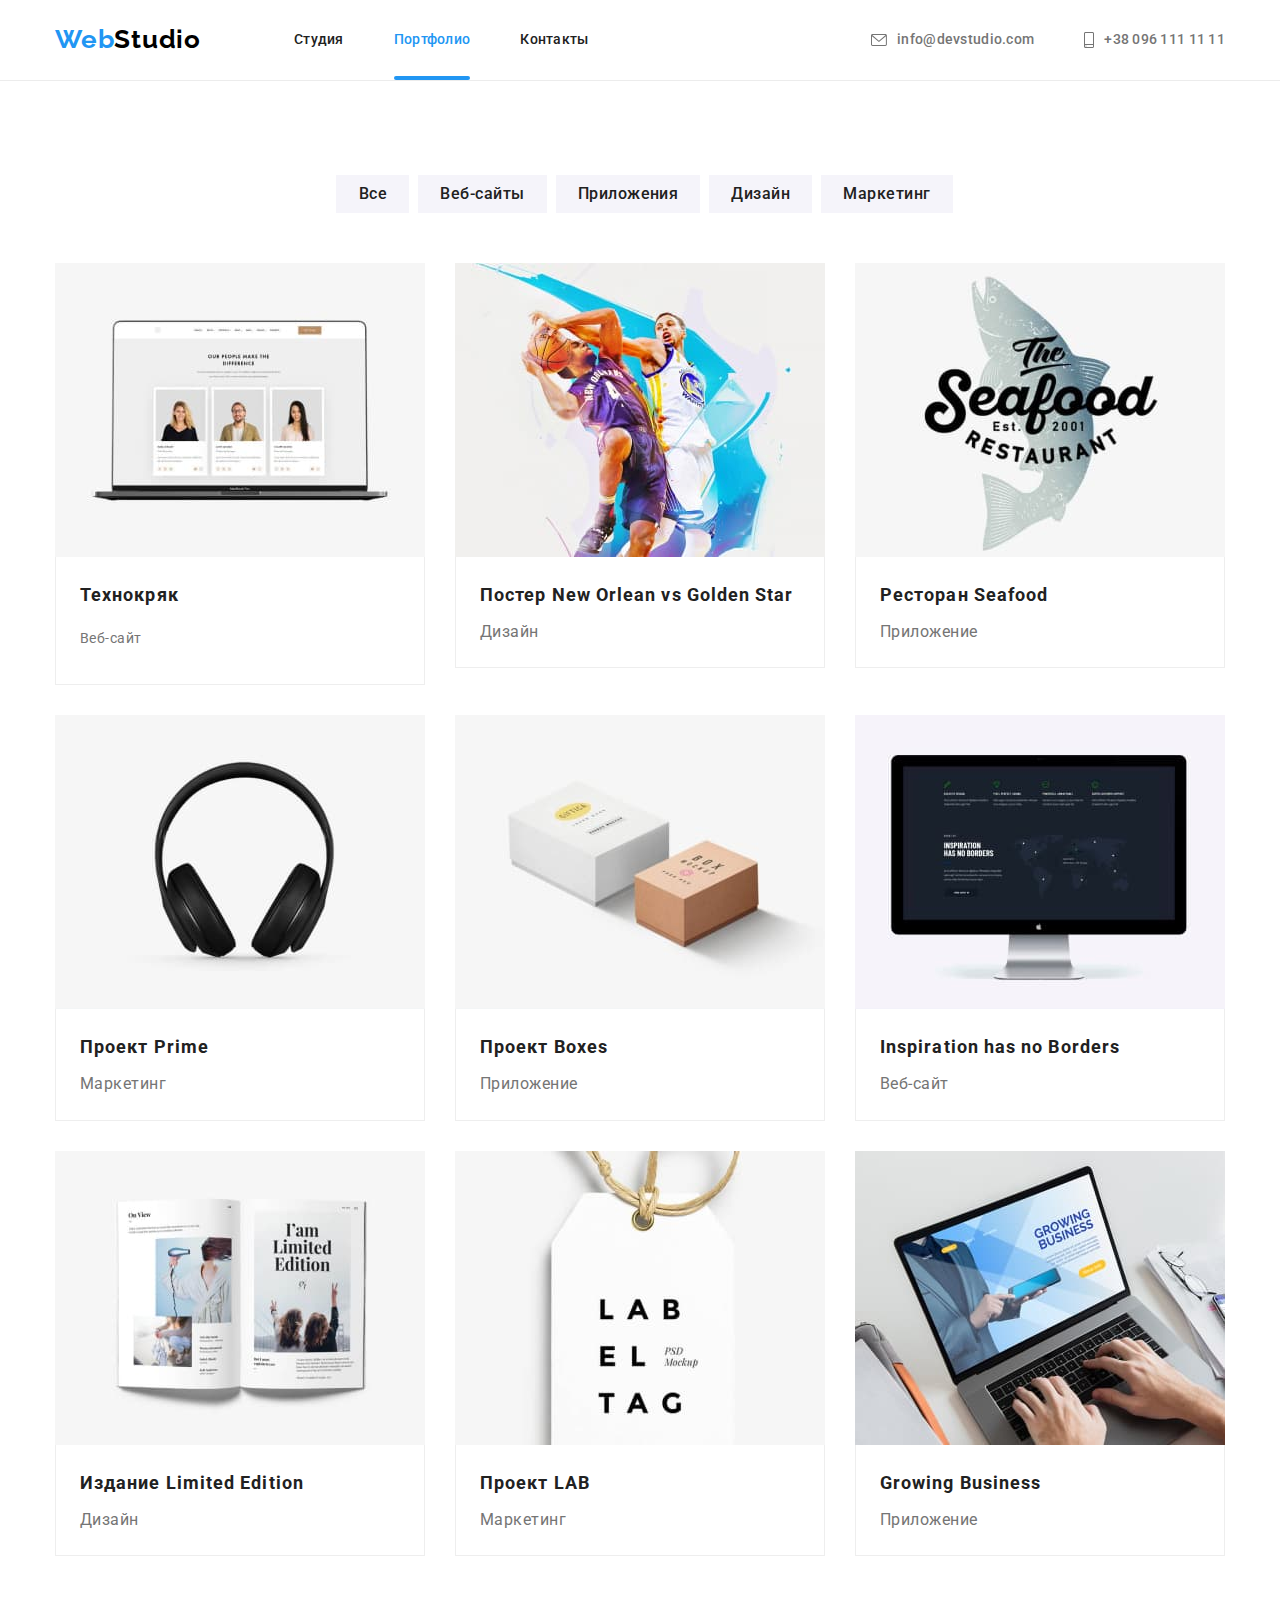
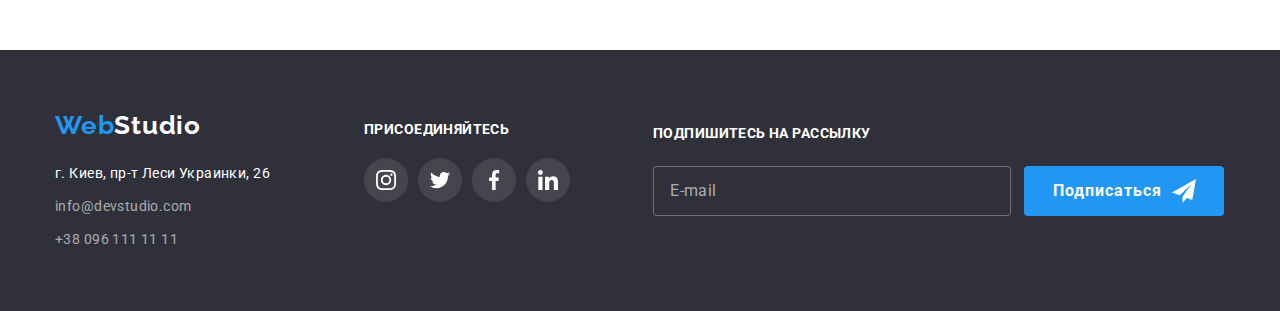
==== portfolio.html @ 08000068 "додає дз№8" ====
<!DOCTYPE html>
<html lang="ru">
  <head>
    <title>Портфолио</title>
      <meta http-equiv="X-UA-Compatible" content="IE=Edge">
      <meta charset="utf-8">
      <link rel="preconnect" href="https://fonts.gstatic.com">
    <link href="https://fonts.googleapis.com/css2?family=Raleway:wght@700&family=Roboto:wght@400;500;700;900&display=swap" rel="stylesheet">
    <link rel="stylesheet" href="https://cdnjs.cloudflare.com/ajax/libs/modern-normalize/1.0.0/modern-normalize.min.css">  
    <link rel= "stylesheet" href="./css/styles.css" />
    <link rel= "stylesheet" href="./css/main.min.css"/>
</head>
  <body>
 <!--Хедер-->  
    <!--<h1>Страница портфолио</h1>-->  
    <header class="header__border--bottom">
        <div class="header-container container"> 
            <nav class="nav">
            <a href="index.html" class=logo>Web<span class="logo__header">Studio</span></a>
                <ul class="nav list">
                    <li class="nav__item"><a href="index.html" class=nav__link>Студия</a></li> 
                    <li class="nav__item nav__item--active"><a href="./portfolio.html" class=nav__link>Портфолио</a></li>
                    <li class="nav__item"><a href="#contacts" class=nav__link>Контакты</a></li> 
                </ul>
            </nav>
            <ul class="auth-nav">
                  <li class="auth-nav__item"><a href="mailto:info@devstudio.com" class=auth-nav__link>
                  <svg class="auth-nav__icon" width="16px" height="12px"> 
                  <use href="./images/sprite.svg#envelope-hover"></use>  
                  </svg> info@devstudio.com</a></li> 

                  <li class="auth-nav__item"><a href="tel:+380961111111" class=auth-nav__link> 
                  <svg class="auth-nav__icon" width="10px" height="16px"> 
                  <use href="./images/sprite.svg#smartphone"></use>  
                  </svg>+38 096 111 11 11</a></li>
              </ul> 
            </div> 
        </header>
        <main>
 <!--Портфолио-->  
        <section class="section">
        <div class="portfolio-container container">
            <!--<h2>Портфолио</h2>--> 
            <ul class="portfolio-button">
                <li class="portfolio-button__item"><button type=button class="button">Все</button></li>
                <li class="portfolio-button__item"><button type=button class="button">Веб-сайты</button></li>
                <li class="portfolio-button__item"><button type=button class="button">Приложения</button></li>
                <li class="portfolio-button__item"><button type=button class="button">Дизайн</button></li>
                <li class="portfolio-button__item"><button type=button class="button">Маркетинг</button></li>
            </ul>
            <ul class="portfolio-list">
                <li class="portfolio-list__item">
                    <div class="portfolio-list__thumb"><img src="./images/img4.jpg" alt="технокряк" width="370"/>
                    <div class="portfolio-list__description">
                        <p class="portfolio-list__description--text">Технокряк это современная площадка распространения коронавируса. 
                           Компании используют эту платформу для цифрового шпионажа и атак 
                           на защищённые сервера конкурентов.</p>
                    </div></div>
                <div class="portfolio-card">
                    <h3 class="portfolio-card__title">Технокряк</h3>
                    <p class="portfolio-list__description-text">Веб-сайт</p>
                </div>
                </li>
                <li class="portfolio-list__item">
                    <div class="portfolio-list__thumb"><img src="./images/img5.jpg" alt="Постер New Orlean vs Golden Star" width="370"/>
                        <div class="portfolio-list__description">
                            <p class="portfolio-list__description--text">Технокряк это современная площадка распространения коронавируса. 
                               Компании используют эту платформу для цифрового шпионажа и атак 
                               на защищённые сервера конкурентов.</p>
                        </div></div>
                <div class="portfolio-card">    
                    <h3 class="portfolio-card__title">Постер New Orlean vs Golden Star</h3>
                    <p class="portfolio-card__text">Дизайн</p> 
                </div> 
                </li>
                <li class="portfolio-list__item">
                    <div class="portfolio-list__thumb"><img src="./images/img6.jpg" alt="Ресторан Seafood" width="370"/>
                        <div class="portfolio-list__description">
                            <p class="portfolio-list__description--text">Технокряк это современная площадка распространения коронавируса. 
                               Компании используют эту платформу для цифрового шпионажа и атак 
                               на защищённые сервера конкурентов.</p>
                        </div></div>
                <div class="portfolio-card"> 
                    <h3 class="portfolio-card__title">Ресторан Seafood</h3>
                    <p class="portfolio-card__text">Приложение</p> 
                </div>  
                </li> 
                <li class="portfolio-list__item">
                    <div class="portfolio-list__thumb"><img src="./images/img7.jpg" alt="Проект Prime" width="370"/>
                        <div class="portfolio-list__description">
                            <p class="portfolio-list__description--text">Технокряк это современная площадка распространения коронавируса. 
                               Компании используют эту платформу для цифрового шпионажа и атак 
                               на защищённые сервера конкурентов.</p>
                        </div></div>
                <div class="portfolio-card"> 
                    <h3 class="portfolio-card__title">Проект Prime</h3>
                    <p class="portfolio-card__text">Маркетинг</p>
                </div> 
                </li>
                <li class="portfolio-list__item">
                    <div class="portfolio-list__thumb"><img src="./images/img8.jpg" alt="Проект Boxes" width="370"/>
                        <div class="portfolio-list__description">
                            <p class="portfolio-list__description--text">Технокряк это современная площадка распространения коронавируса. 
                               Компании используют эту платформу для цифрового шпионажа и атак 
                               на защищённые сервера конкурентов.</p>
                        </div></div>
                <div class="portfolio-card"> 
                    <h3 class="portfolio-card__title">Проект Boxes</h3>
                    <p class="portfolio-card__text">Приложение</p>
                </div>    
                </li>
                <li class="portfolio-list__item">
                    <div class="portfolio-list__thumb"><img src="./images/img9.jpg" alt="Inspiration has no Borders" width="370"/>
                        <div class="portfolio-list__description">
                            <p class="portfolio-list__description--text">Технокряк это современная площадка распространения коронавируса. 
                               Компании используют эту платформу для цифрового шпионажа и атак 
                               на защищённые сервера конкурентов.</p>
                        </div></div>
                <div class="portfolio-card">
                    <h3 class="portfolio-card__title">Inspiration has no Borders</h3>
                    <p class="portfolio-card__text">Веб-сайт</p> 
                </div> 
                </li>
                <li class="portfolio-list__item">
                    <div class="portfolio-list__thumb"><img src="./images/img10.jpg" alt="Издание Limited Edition" width="370"/>
                        <div class="portfolio-list__description">
                            <p class="portfolio-list__description--text">Технокряк это современная площадка распространения коронавируса. 
                               Компании используют эту платформу для цифрового шпионажа и атак 
                               на защищённые сервера конкурентов.</p>
                        </div></div>
                <div class="portfolio-card">
                    <h3 class="portfolio-card__title">Издание Limited Edition</h3>
                    <p class="portfolio-card__text">Дизайн</p>
                </div>  
                </li> 
                <li class="portfolio-list__item">
                    <div class="portfolio-list__thumb"><img src="./images/img11.jpg" alt="Проект LAB" width="370"/>
                        <div class="portfolio-list__description">
                            <p class="portfolio-list__description--text">Технокряк это современная площадка распространения коронавируса. 
                               Компании используют эту платформу для цифрового шпионажа и атак 
                               на защищённые сервера конкурентов.</p>
                        </div></div>
                <div class="portfolio-card">
                    <h3 class="portfolio-card__title">Проект LAB</h3>
                    <p class="portfolio-card__text">Маркетинг</p>
                </div>  
                </li> 
                <li class="portfolio-list__item">
                    <div class="portfolio-list__thumb"><img src="./images/img12.jpg" alt="Growing Business" width="370"/>
                        <div class="portfolio-list__description">
                            <p class="portfolio-list__description--text">Технокряк это современная площадка распространения коронавируса. 
                               Компании используют эту платформу для цифрового шпионажа и атак 
                               на защищённые сервера конкурентов.</p>
                        </div></div>
                <div class="portfolio-card">
                    <h3 class="portfolio-card__title">Growing Business</h3>
                    <p class="portfolio-card__text">Приложение</p>  
                </div> 
                </li>    
            </ul> 
        </div>
        </section>
    </main>
 <!--Футер-->   
<footer class="footer-section">
<div class="footer container"> 
        <div class="footer-address-card" id="contacts">
        <a href="index.html" class=logo>Web<span class="logo-footer__span-white">Studio</span></a>
        <address>
            <ul class="address">
                <li><a href="" class=address-list__map>г. Киев, пр-т Леси Украинки, 26</a></li>  
                <li class="address-list"><a href="mailto:info@devstudio.com" class=address-list__link>info@devstudio.com</a></li>   
                <li class="address-list"><a href="tel:+380961111111" class=address-list__link>+38 096 111 11 11</a></li>        
            </ul>
        </address>
    </div>
    <div class="footer-social">
        <h3 class="footer__title">ПРИСОЕДИНЯЙТЕСЬ</h3>
        <ul class="footer-social__card">
                <li class="footer-social__card-icon"><a href="" class="footer-social__card-link"><svg width="20px" height="20px"> 
                <use href="./images/sprite.svg#instagram2"></use></svg></a></li>
                    
                <li class="footer-social__card-icon"><a href="" class="footer-social__card-link"><svg width="20px" height="20px"> 
                <use href="./images/sprite.svg#twitter1"></use></svg></a></li>
                   
                <li class="footer-social__card-icon"><a href="" class="footer-social__card-link"><svg width="20px" height="20px"> 
                <use href="./images/sprite.svg#facebook1"></use></svg></a></li>
               
                <li class="footer-social__card-icon"><a href="" class="footer-social__card-link"><svg width="20px" height="20px"> 
                <use href="./images/sprite.svg#linkedin1"></use></svg></a></li>  
        </ul>
    </div>
    <!--Подписка на рассылку-->
    <div class="footer-subscribe">
        <form>
        <label class="footer__title" for="subscribe">ПОДПИШИТЕСЬ НА РАССЫЛКУ
        <input class="footer-subscribe__input" type="subscribe" name="subscribe" id="subscribe" placeholder="E-mail"></label> 
               
        <button class="footer-subscribe__button" type="submit">Подписаться
            <svg class="footer-subscribe__icon--send" width="24px" height="24px">
            <use href="./images/sprite1.svg#icon-icon-send"></use></svg>
        </button>  
    </form>
    </div>
</div>
</footer> 
</body>
</html>
---- css/main.min.css ----
:root{--primery-text-color: #757575;--title-text-color: #212121;--hero-title-text-color: #FFFFFF;--accent-color: #2196F3;--primery-background-color: #FFFFFF;--secondary-background-color: #2F303A;--icon-color: #AFB1B8}.portfolio-list__description{position:absolute;top:0;width:100%;height:100%;background-color:rgba(33,150,243,0.9);transform:translateY(100%);transition:transform 250ms cubic-bezier(0.4, 0, 0.2, 1)}.portfolio-list__description--text{color:var(--primery-background-color);font-weight:400;font-size:18px;line-height:28px;letter-spacing:0.03em;padding:63px 24px;margin:0}.modal__button-form,.form-card__policy,.form-card__icon--check,.footer-social__card-link,.auth-nav__link,.feature-card__icon,.team-card__social,.team-card__social-link,.client-card__link,.portfolio-button{display:flex;justify-content:center;align-items:center}.container{margin-left:auto;margin-right:auto;width:1200px;padding-left:15px;padding-right:15px}@media screen and (max-width: 480px){.container{width:480px}}a{text-decoration:none}ul{list-style:none;margin:0;padding:0}img{display:block;max-width:100%}body{background-color:var(--primery-background-color);color:var(--primery-text-color);font-family:'Roboto', sans-serif;font-weight:400;font-size:14px;line-height:1.7;letter-spacing:0.03em;font-display:swap}.section{padding-top:94px;padding-bottom:94px}.modal-button{font-size:16px;font-weight:700;line-height:1.9;letter-spacing:.06em;font-family:'Roboto', sans-serif;color:#FFFFFF;background-color:var(--accent-color);cursor:pointer;border-radius:4px;padding:10px 32px;min-width:200px;margin-top:30px;border-color:var(--accent-color)}.backdrop{position:fixed;z-index:2;top:0;left:0;width:100%;height:100%;background-color:rgba(0,0,0,0.2);opacity:1;transition:opacity 250ms cubic-bezier(0.4, 0, 0.2, 1);visibility:visible;overflow-y:scroll}.backdrop.is-hidden{opacity:0;pointer-events:none}.backdrop.is-hidden .modal{transform:translate(-50%, -50%) scale(0.9)}.modal{position:absolute;top:50%;left:50%;transform:translate(-50%, -50%) scale(1);width:528px;height:581px;background-color:var(--primery-background-color)}@media screen and (min-width: 480px){.modal{width:450px}}@media screen and (min-width: 1200px){.modal{width:528px}}.modal__button-form{position:fixed;width:30px;height:30px;border-radius:50%;border:1px solid rgba(0,0,0,0.1);top:8px;right:8px;background-color:var(--primery-background-color);cursor:pointer;transition:fill 250ms cubic-bezier(0.4, 0, 0.2, 1)}.modal__button-form--close:hover{fill:var(--accent-color)}.form-card{width:100%;padding:40px;margin-left:auto;margin-right:auto}.form-card__title{font-size:20px;font-weight:700;line-height:1.15;letter-spacing:.03em;color:var(--title-text-color);margin-bottom:12px;margin-top:0}.form-card__label{position:relative;display:flex;flex-direction:column;text-align:left;margin-bottom:10px;padding:0;color:#757575;font-size:12px;font-weight:400;line-height:1.17;letter-spacing:.01em;margin-bottom:10px;margin-top:0;margin-left:0}.form-card__policy{margin-top:20px;font-size:14px;font-weight:400;line-height:1.7;letter-spacing:.03em;color:var(--primery-text-color);cursor:pointer}.form-card__link{color:var(--accent-color);text-decoration:underline}.form-card__button-submit{width:200px;height:50px;border-radius:4px;border:none;color:var(--primery-background-color);background-color:var(--accent-color);padding-top:10px;padding-bottom:10px;margin-top:30px;cursor:pointer;box-shadow:0px 2px 1px rgba(0,0,0,0.2),0px 1px 1px rgba(0,0,0,0.14),0px 1px 3px rgba(0,0,0,0.12)}.form-card .form-card__input{width:100%;height:40px;border-radius:4px;padding-left:42px;padding-top:0;padding-bottom:0;margin-top:4px;border:1px solid rgba(33,33,33,0.2);transition:border 250ms cubic-bezier(0.4, 0, 0.2, 1);outline:none;cursor:pointer}.form-card .form-card__input:hover,.form-card .form-card__input:focus{border-color:var(--accent-color)}.form-card .form-card__input:hover+.form-card__icon,.form-card .form-card__input:focus+.form-card__icon{fill:var(--accent-color)}.form-card__icon{position:absolute;top:28px;left:0;padding-left:12px;transition:fill 250ms cubic-bezier(0.4, 0, 0.2, 1)}.form-card__icon:hover,.form-card__icon:focus{fill:var(--accent-color)}textarea{resize:none;width:100%;height:120px;border-radius:4px;padding-bottom:12px;padding-top:12px;padding-right:16px;padding-left:16px;margin-top:4px;border:1px solid rgba(33,33,33,0.2);transition:border 250ms cubic-bezier(0.4, 0, 0.2, 1);outline:none}textarea:hover,textarea:focus{border-color:var(--accent-color)}textarea::placeholder{color:rgba(117,117,117,0.5);font-size:14px;font-weight:400;line-height:1.17;letter-spacing:.03em}.form-card__icon--check{width:16px;height:15px;border-radius:4px;border:2px solid #212121;margin-right:7px;transition:background-color 250ms cubic-bezier(0.4, 0, 0.2, 1)}.form-card__checkbox{appearance:none;position:absolute}.form-card__checkbox:checked+.form-card__icon--check{background-color:var(--accent-color);background-origin:border-box;border-color:var(--accent-color);background-image:url("../images/check.svg")}.header__border--bottom{border-bottom:1px solid #ececec}.logo{font-size:26px;font-weight:700;line-height:1.19;letter-spacing:.03em;font-family:'Raleway', sans-serif;color:var(--accent-color);font-style:normal;margin-top:24px;margin-bottom:24px;margin-right:93px}.logo__header{color:#000000}.logo-footer__span-white{color:#FFFFFF}h2{font-size:36px;font-weight:700;line-height:1.17;letter-spacing:.03em;color:var(--title-text-color);margin-top:0;margin-bottom:0}.footer-subscribe{display:flex;margin-left:93px;padding-top:12px}.footer-subscribe__button{display:inline-flex;justify-content:center;align-items:center;width:200px;height:50px;border-radius:4px;font-size:16px;font-weight:700;line-height:1.87;letter-spacing:.06em;color:var(--primery-background-color);padding:0;border:none;background-color:var(--accent-color);cursor:pointer}.footer-subscribe__icon--send{fill:var(--primery-background-color);margin-left:10px}.footer-subscribe__input{border:1px solid rgba(255,255,255,0.3);background-color:var(--secondary-background-color);width:358px;height:50px;border-radius:4px;padding-left:16px;margin-top:20px;margin-right:10px}.footer-subscribe__input::placeholder{font-size:16px;font-weight:400;line-height:1.25;letter-spacing:.03em;color:rgba(255,255,255,0.6)}.footer-social{padding-top:12px;margin-left:70px}.footer-social__card{display:flex;margin-right:-10px;padding:0}.footer-social__card-icon{width:44px;height:44px}.footer-social__card-icon:not(:last-child){margin-right:10px}.footer-social__card-link{width:100%;height:100%;fill:var(--primery-background-color);background-color:rgba(255,255,255,0.1);border:none;border-radius:50%;transition:background-color 250ms cubic-bezier(0.4, 0, 0.2, 1)}.footer-social__card-link:hover,.footer-social__card-link:focus{background-color:var(--accent-color)}.nav{display:flex}.nav__item:not(:last-child){margin-right:50px}.nav__link{font-size:14px;font-weight:500;line-height:1.14;letter-spacing:.02em;color:var(--title-text-color);display:block;padding-top:32px;padding-bottom:32px;padding-left:0;transition:color 250ms cubic-bezier(0.4, 0, 0.2, 1)}.nav__link:hover,.nav__link:focus{color:var(--accent-color)}.nav__item{position:relative}.nav__item--active::after{position:absolute;content:"";display:block;height:4px;width:100%;border-radius:2px;background-color:var(--accent-color);bottom:0}.nav__item--active .nav__link{color:var(--accent-color)}.auth-nav{display:flex;margin-left:auto}.auth-nav__item+.auth-nav__item{margin-left:50px}.auth-nav__link{font-size:14px;font-weight:500;line-height:1.14;letter-spacing:.02em;color:var(--primery-text-color);padding-top:32px;padding-bottom:32px;fill:var(--primery-text-color);transition:color 250ms cubic-bezier(0.4, 0, 0.2, 1)}.auth-nav__link:hover,.auth-nav__link:focus{fill:var(--accent-color);color:var(--accent-color)}.auth-nav__icon{margin-right:10px}.header-container{display:flex;align-items:center;margin-top:0;margin-bottom:0;border:none}.hero-section{background-image:linear-gradient(rgba(47,48,58,0.4), rgba(47,48,58,0.4)),url("../images/img.bg.jpg");background-color:var(--secondary-background-color);background-repeat:no-repeat;background-position:center;padding-top:200px;padding-bottom:200px;max-width:1600px;margin-right:auto;margin-left:auto}.hero-container{text-align:center;margin-top:0;margin-bottom:0}.hero-container__title{font-size:44px;font-weight:900;line-height:1.36;letter-spacing:.06em;color:var(--hero-title-text-color);margin-top:0;margin-bottom:0;padding-bottom:0;padding-left:237px;padding-right:237px}@media screen and (max-width: 480px){.hero-container{text-align:center;margin-top:0;margin-bottom:0}.hero-container__title{font-size:26px;font-weight:900;line-height:1.61;letter-spacing:.06em;padding-left:60px;padding-right:60px}}.feature-list{display:flex;flex-wrap:wrap;flex-basis:calc(100% / 4 - 30px)}.feature-card{width:270px}.feature-card:not(:last-child){margin-right:30px}.feature-card__icon{height:120px;margin-bottom:30px;background-color:#F5F4FA}.feature-card__title{font-size:14px;font-weight:700;line-height:1.14;letter-spacing:.03em;color:var(--title-text-color);margin-top:0;margin-bottom:0}.feature-card__text{margin-top:10px;margin-bottom:0}.work-section{padding-top:0}.work-container{text-align:center;padding-top:0}.work-list{display:flex;flex-wrap:wrap;margin-right:-30px;margin-top:50px;padding:0}.work-card{flex-basis:calc(100% / 3 - 30px);margin-right:30px}.work-card__thumb{position:relative}.work-card__description{position:absolute;height:70px;width:100%;background-color:rgba(47,48,58,0.8);bottom:0;padding-top:27px;padding-bottom:27px}.work-card__description-title{font-size:14px;font-weight:700;line-height:1.17;letter-spacing:.03em;color:var(--primery-background-color);margin:0;padding:0}.team-section{background-color:#F5F4FA}.team-container{text-align:center}.team-list{display:flex;flex-wrap:wrap;margin-top:50px;margin-right:-30px}.team-thumb{flex-basis:calc(100% / 4 - 30px);margin-right:30px;border-radius:0px 0px 4px 4px;box-shadow:0px 1px 3px rgba(0,0,0,0.12);box-shadow:0px 1px 1px rgba(0,0,0,0.14);box-shadow:0px 2px 1px rgba(0,0,0,0.2);background-color:var(--primery-background-color)}.team-card{padding-top:30px;padding-bottom:30px}.team-card__title{font-size:16px;font-weight:500;line-height:1.19;letter-spacing:.03em;color:var(--title-text-color);margin-top:0;margin-bottom:10px}.team-card__text{font-size:16px;line-height:1.19;letter-spacing:0.03em;margin:0}.team-card__social{margin-top:16px}.team-card__social-icon{width:44px;height:44px}.team-card__social-icon:not(:last-child){margin-right:10px}.team-card__social-link{width:100%;height:100%;border-radius:50%;fill:var(--icon-color);transition:background-color 250ms cubic-bezier(0.4, 0, 0.2, 1),fill 250ms cubic-bezier(0.4, 0, 0.2, 1)}.team-card__social-link:hover,.team-card__social-link:focus{fill:var(--primery-background-color);background-color:var(--accent-color)}.client{text-align:center}.client-list{display:flex;margin-top:50px}.client-card{width:170px;height:92px}.client-card:not(:last-child){margin-right:30px}.client-card__link{width:100%;height:100%;border-radius:4px;fill:var(--icon-color);border:1px solid #afb1b8;transition:border 250ms cubic-bezier(0.4, 0, 0.2, 1),fill 250ms cubic-bezier(0.4, 0, 0.2, 1)}.client-card__link:hover,.client-card__link:focus{fill:var(--accent-color);border:1px solid var(--accent-color)}.portfolio-card{padding-left:24px;padding-top:20px;padding-bottom:20px;border:1px solid #EEEEEE;border-top:none}.portfolio-card__title{font-size:18px;font-weight:700;line-height:2;letter-spacing:.06em;color:var(--title-text-color);margin-top:0;margin-bottom:4px}.portfolio-card__text{font-size:16px;line-height:1.9;letter-spacing:0.03em;margin:0}.portfolio-button{margin-right:-9px;margin-bottom:50px}.portfolio-button__item{border-radius:4px}.portfolio-button__item:not(:last-child){margin-right:9px}.portfolio-button__item:hover,.portfolio-button__item:focus{box-shadow:0px 1px 1px rgba(0,0,0,0.12),0px 4px 4px rgba(0,0,0,0.06),1px 4px 6px rgba(0,0,0,0.16);cursor:pointer}.button{font-size:16px;font-weight:500;line-height:1.6;letter-spacing:.03em;color:var(--title-text-color);cursor:pointer;font-family:'Roboto', sans-serif;background-color:#f5f4fa;border-style:none;padding:6px 22px;min-width:73px;transition:background-color 250ms cubic-bezier(0.4, 0, 0.2, 1),color 250ms cubic-bezier(0.4, 0, 0.2, 1),box-shadow 250ms cubic-bezier(0.4, 0, 0.2, 1)}.button:hover,.button:focus{color:var(--primery-background-color);background-color:var(--accent-color);box-shadow:0px 3px 1px rgba(0,0,0,0.1),0px 1px 2px rgba(0,0,0,0.08),0px 2px 2px rgba(0,0,0,0.12)}.portfolio-list{display:flex;flex-wrap:wrap;margin-right:-30px;margin-bottom:-30px}.portfolio-list__item{flex-basis:calc(100% / 3 - 30px);margin-right:30px;margin-bottom:30px;transition:transform 250ms cubic-bezier(0.4, 0, 0.2, 1),box-shadow 250ms cubic-bezier(0.4, 0, 0.2, 1)}.portfolio-list__item:hover,.portfolio-list__item:focus{box-shadow:0px 1px 1px rgba(0,0,0,0.12),0px 4px 4px rgba(0,0,0,0.06),1px 4px 6px rgba(0,0,0,0.16);cursor:pointer}.portfolio-list__item:hover .portfolio-list__description{transform:translateY(0)}.portfolio-list__thumb{position:relative;overflow:hidden}.footer-section{padding-top:60px;padding-bottom:60px;background-color:var(--secondary-background-color)}.footer{display:flex}address{font-style:normal;margin-top:20px}.address-list{margin-top:9px}.address-list__map{font-size:14px;font-weight:400;line-height:1.7;letter-spacing:.03em;color:#FFFFFF;font-family:'Roboto', sans-serif}.address-list__link{color:rgba(255,255,255,0.6)}.footer__title{font-size:14px;font-weight:700;line-height:1.14;letter-spacing:.03em;color:var(--primery-background-color);margin-bottom:20px;padding-left:0;margin-top:0}
/*# sourceMappingURL=main.min.css.map */
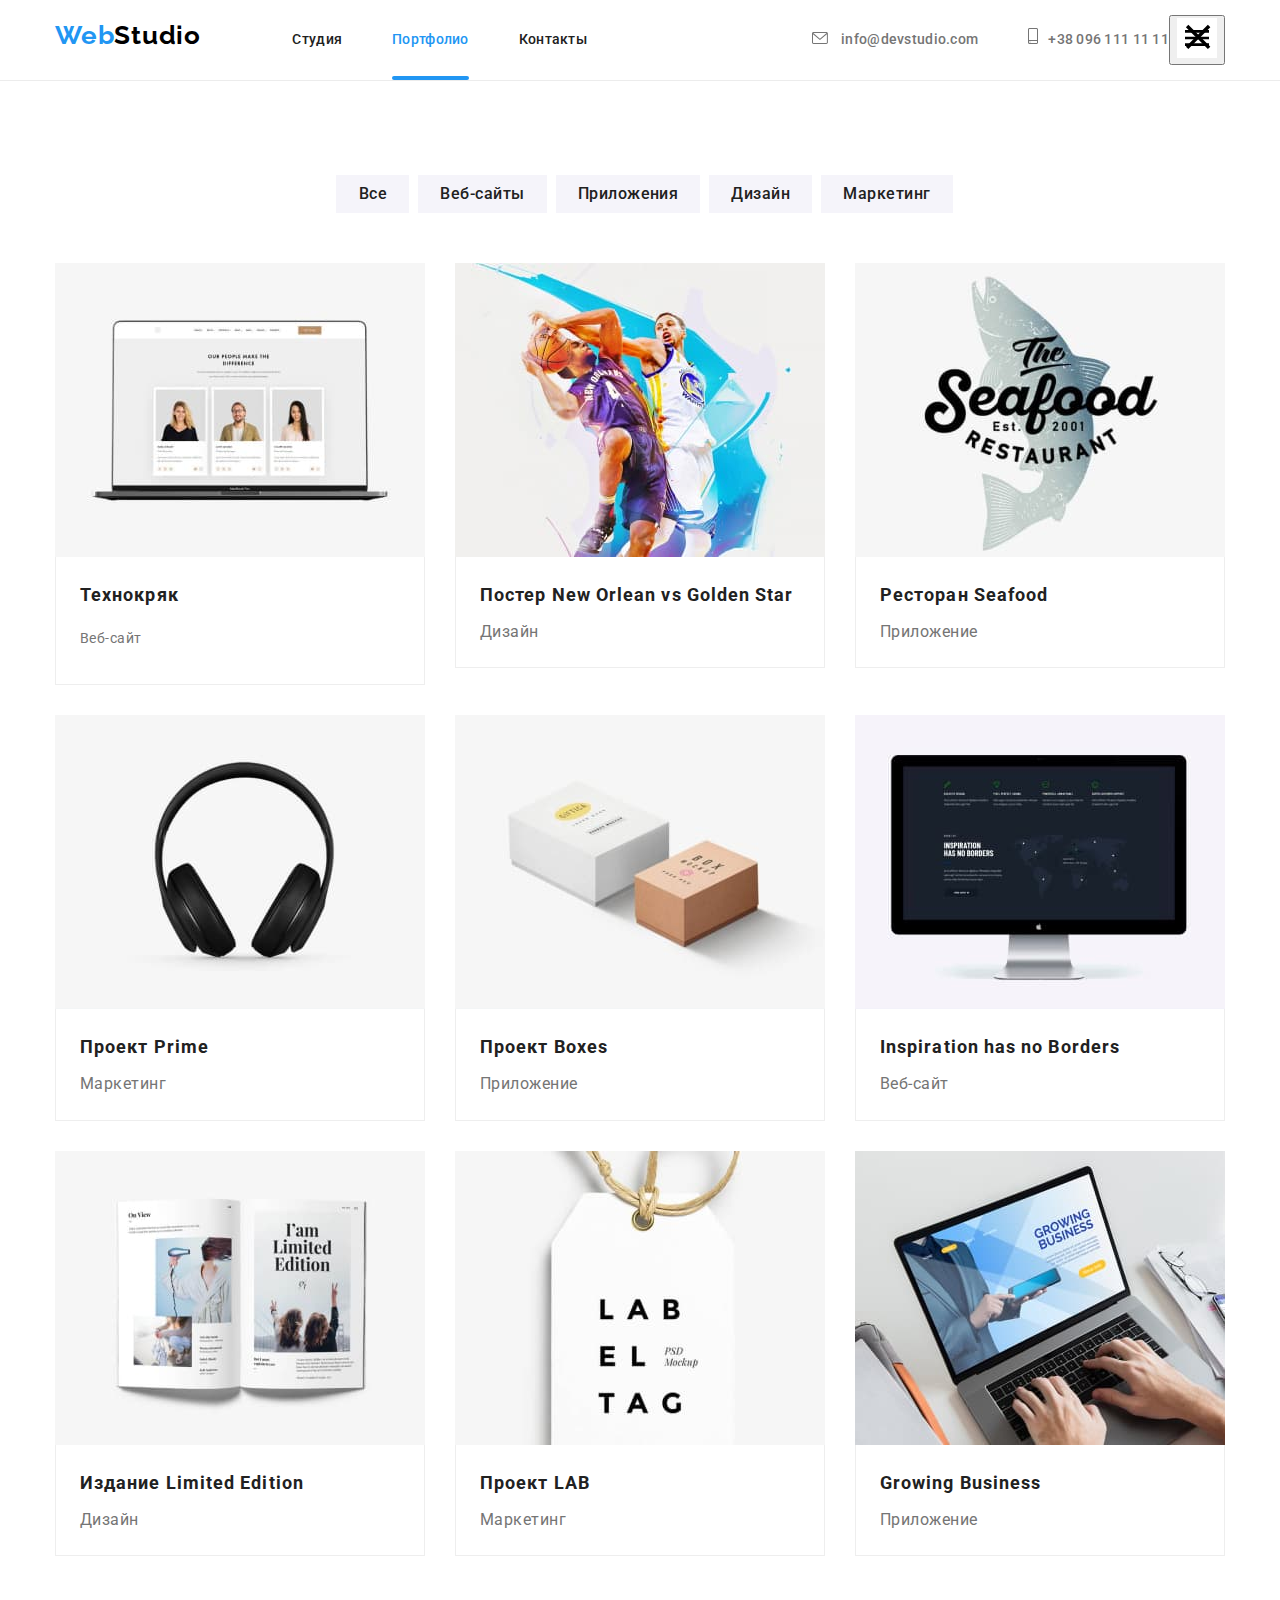
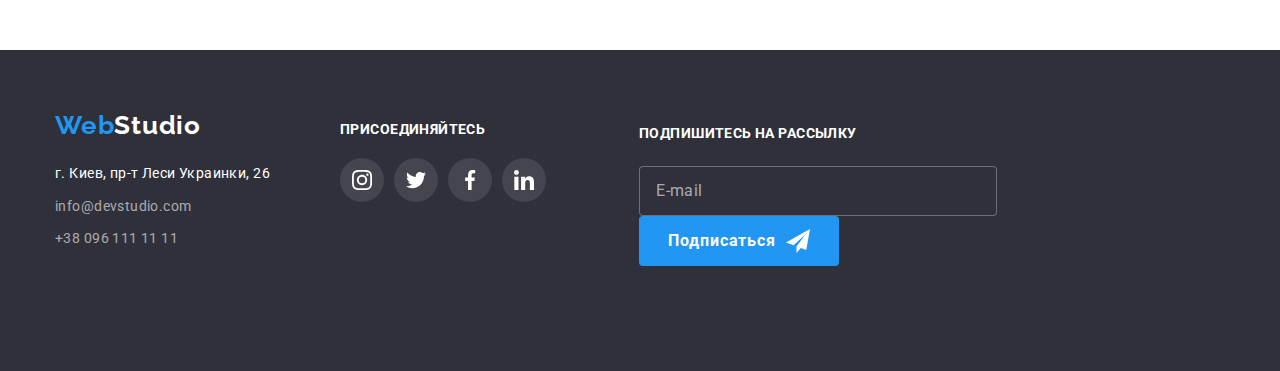
==== commit cc97822a: "додає ДЗ№8" ====
--- a/portfolio.html
+++ b/portfolio.html
@@ -1,12 +1,13 @@
 <!DOCTYPE html>
 <html lang="ru">
   <head>
-    <title>Портфолио</title>
-      <meta http-equiv="X-UA-Compatible" content="IE=Edge">
-      <meta charset="utf-8">
-      <link rel="preconnect" href="https://fonts.gstatic.com">
+    <meta charset="UTF-8">
+    <meta http-equiv="X-UA-Compatible" content="IE=edge">
+    <meta name="viewport" content="width=device-width, initial-scale=1.0"/>
+    <title>WebStudio</title>
+    <link rel="preconnect" href="https://fonts.gstatic.com">
     <link href="https://fonts.googleapis.com/css2?family=Raleway:wght@700&family=Roboto:wght@400;500;700;900&display=swap" rel="stylesheet">
-    <link rel="stylesheet" href="https://cdnjs.cloudflare.com/ajax/libs/modern-normalize/1.0.0/modern-normalize.min.css">  
+    <link rel="stylesheet" href="https://cdnjs.cloudflare.com/ajax/libs/modern-normalize/1.0.0/modern-normalize.min.css">
     <link rel= "stylesheet" href="./css/styles.css" />
     <link rel= "stylesheet" href="./css/main.min.css"/>
 </head>
@@ -34,7 +35,34 @@
                   <use href="./images/sprite.svg#smartphone"></use>  
                   </svg>+38 096 111 11 11</a></li>
               </ul> 
+              <button type=button class="mobile-menu-btn is-open" data-menu-button>
+                <svg class="mobile-menu-btn__icon" width="40px" height="40px"
+                aria-label="Переключатель мобильного меню">
+                    <use class="mobile-menu-btn__icon-burger" href="./images/sprite1.svg#icon-menu_40px"></use> 
+                    <use class="mobile-menu__icon-close" href="./images/sprite1.svg#icon-close-black"></use>   
+                </svg>
             </div> 
+            <!--Мобильное меню--> 
+   <div class="mobile-menu" data-menu>
+    <div class="container mobile-menu__container">
+    <ul class="mobile-menu__nav-list">
+        <li class="mobile-menu__nav-item"><a href="" class=mobile-menu__link>Студия</a></li>
+        <li class="mobile-menu__nav-item"><a href="./portfolio.html" class=mobile-menu__link>Портфолио</a></li>
+        <li class="mobile-menu__nav-item"><a href="#contacts" class=mobile-menu__link>Контакты</a></li>
+    </ul>
+    <ul class="mobile-menu__contact-list">
+        <li class="mobile-menu__contact-item"><a href="tel:+380961111111" class=mobile-menu__link-contact>+38 096 111 11 11</a></li>
+        <li class="mobile-menu__contact-item"><a href="mailto:info@devstudio.com" class=mobile-menu__link-mail>info@devstudio.com</a></li>
+    </ul>
+    <div class="mobile-menu__social">
+        <ul class="mobile-menu__social-list">
+        <li class="mobile-menu__social-item"><a href="" class=mobile-menu__social-link>Instagram</a></li>
+        <li class="mobile-menu__social-item"><a href="" class=mobile-menu__social-link>Twitter</a></li>
+        <li class="mobile-menu__social-item"><a href="" class=mobile-menu__social-link>Facebook</a></li> 
+        <li class="mobile-menu__social-item"><a href="" class=mobile-menu__social-link>LinkedIn</a></li>
+        </ul>
+    </div>
+</div>
         </header>
         <main>
  <!--Портфолио-->  
@@ -50,7 +78,21 @@
             </ul>
             <ul class="portfolio-list">
                 <li class="portfolio-list__item">
-                    <div class="portfolio-list__thumb"><img src="./images/img4.jpg" alt="технокряк" width="370"/>
+                    <div class="portfolio-list__thumb">
+                        <picture> 
+                            <source media="(min-width: 1200px)" 
+                            srcset="./images/portfolio-desktop.jpg 1x, ./images/portfolio-desktop-webp.jpg 1x
+                            ./images/portfolio-desktop@2x.jpg 2x, ./images/portfolio-desktop@2x-webp.jpg 2x">
+        
+                            <source media="(min-width: 768px)"
+                            srcset="./images/portfolio-tablet.jpg 1x, ./images/portfolio-tablet-webp.jpg 1x
+                            ./images/portfolio-tablet@2x.jpg 2x, ./images/portfolio-tablet@2x-webp 1x"> 
+                                   
+                            <source media="(min-width: 480px)"
+                            srcset="./images/portfolio-mobile.jpg 1x, ./images/portfolio-mobile-webp.jpg 1x
+                            ./images/portfolio-mobile@2x.jpg 2x, ./images/portfolio-mobile@2x-webp 1x">
+                            
+                        <img src="./images/img4.jpg" alt="технокряк"/>
                     <div class="portfolio-list__description">
                         <p class="portfolio-list__description--text">Технокряк это современная площадка распространения коронавируса. 
                            Компании используют эту платформу для цифрового шпионажа и атак 
@@ -62,7 +104,21 @@
                 </div>
                 </li>
                 <li class="portfolio-list__item">
-                    <div class="portfolio-list__thumb"><img src="./images/img5.jpg" alt="Постер New Orlean vs Golden Star" width="370"/>
+                    <div class="portfolio-list__thumb">
+                        <picture> 
+                            <source media="(min-width: 1200px)" 
+                            srcset="./images/portfolio-desktop-1.jpg 1x, ./images/portfolio-deskto-1-webp.jpg 1x
+                            ./images/portfolio-desktop-1@2x.jpg 2x, ./images/portfolio-desktop-1@2x-webp.jpg 2x">
+        
+                            <source media="(min-width: 768px)"
+                            srcset="./images/portfolio-tablet-1.jpg 1x, ./images/portfolio-tablet-1-webp.jpg 1x
+                            ./images/portfolio-tablet-1@2x.jpg 2x, ./images/portfolio-tablet-1@2x-webp 1x"> 
+                                   
+                            <source media="(min-width: 480px)"
+                            srcset="./images/portfolio-mobile-1.jpg 1x, ./images/portfolio-mobile-1-webp.jpg 1x
+                            ./images/portfolio-mobile-1@2x.jpg 2x, ./images/portfolio-mobile-1@2x-webp 1x">
+
+                        <img src="./images/img5.jpg" alt="Постер New Orlean vs Golden Star"/>
                         <div class="portfolio-list__description">
                             <p class="portfolio-list__description--text">Технокряк это современная площадка распространения коронавируса. 
                                Компании используют эту платформу для цифрового шпионажа и атак 
@@ -74,7 +130,21 @@
                 </div> 
                 </li>
                 <li class="portfolio-list__item">
-                    <div class="portfolio-list__thumb"><img src="./images/img6.jpg" alt="Ресторан Seafood" width="370"/>
+                    <div class="portfolio-list__thumb">
+                        <picture> 
+                            <source media="(min-width: 1200px)" 
+                            srcset="./images/portfolio-desktop-2.jpg 1x, ./images/portfolio-desktop-2-webp.jpg 1x
+                            ./images/portfolio-desktop-2@2x.jpg 2x, ./images/portfolio-desktop-2@2x-webp.jpg 2x">
+        
+                            <source media="(min-width: 768px)"
+                            srcset="./images/portfolio-tablet-2.jpg 1x, ./images/portfolio-tablet-2-webp.jpg 1x
+                            ./images/portfolio-tablet-2@2x.jpg 2x, ./images/portfolio-tablet-2@2x-webp 1x"> 
+                                   
+                            <source media="(min-width: 480px)"
+                            srcset="./images/portfolio-mobile-2.jpg 1x, ./images/portfolio-mobile-2-webp.jpg 1x
+                            ./images/portfolio-mobile-2@2x.jpg 2x, ./images/portfolio-mobile-2@2x-webp 1x">
+                        <img src="./images/img6.jpg" alt="Ресторан Seafood"/>
+
                         <div class="portfolio-list__description">
                             <p class="portfolio-list__description--text">Технокряк это современная площадка распространения коронавируса. 
                                Компании используют эту платформу для цифрового шпионажа и атак 
@@ -86,7 +156,21 @@
                 </div>  
                 </li> 
                 <li class="portfolio-list__item">
-                    <div class="portfolio-list__thumb"><img src="./images/img7.jpg" alt="Проект Prime" width="370"/>
+                    <div class="portfolio-list__thumb">
+                        <picture> 
+                            <source media="(min-width: 1200px)" 
+                            srcset="./images/portfolio-desktop-3.jpg 1x, ./images/portfolio-desktop-3-webp.jpg 1x
+                            ./images/portfolio-desktop-3@2x.jpg 2x, ./images/portfolio-desktop-3@2x-webp.jpg 2x">
+        
+                            <source media="(min-width: 768px)"
+                            srcset="./images/portfolio-tablet-3.jpg 1x, ./images/portfolio-tablet-3-webp.jpg 1x
+                            ./images/portfolio-tablet-3@2x.jpg 2x, ./images/portfolio-tablet-3@2x-webp 1x"> 
+                                   
+                            <source media="(min-width: 480px)"
+                            srcset="./images/portfolio-mobile-3.jpg 1x, ./images/portfolio-mobile-3-webp.jpg 1x
+                            ./images/portfolio-mobile-3@2x.jpg 2x, ./images/portfolio-mobile-3@2x-webp 1x">
+                        <img src="./images/img7.jpg" alt="Проект Prime"/>
+
                         <div class="portfolio-list__description">
                             <p class="portfolio-list__description--text">Технокряк это современная площадка распространения коронавируса. 
                                Компании используют эту платформу для цифрового шпионажа и атак 
@@ -98,7 +182,21 @@
                 </div> 
                 </li>
                 <li class="portfolio-list__item">
-                    <div class="portfolio-list__thumb"><img src="./images/img8.jpg" alt="Проект Boxes" width="370"/>
+                    <div class="portfolio-list__thumb">
+                        <picture> 
+                            <source media="(min-width: 1200px)" 
+                            srcset="./images/portfolio-desktop-4.jpg 1x, ./images/portfolio-desktop-4-webp.jpg 1x
+                            ./images/portfolio-desktop-4@2x.jpg 2x, ./images/portfolio-desktop-4@2x-webp.jpg 2x">
+        
+                            <source media="(min-width: 768px)"
+                            srcset="./images/portfolio-tablet-4.jpg 1x, ./images/portfolio-tablet-4-webp.jpg 1x
+                            ./images/portfolio-tablet-4@2x.jpg 2x, ./images/portfolio-tablet-4@2x-webp 1x"> 
+                                   
+                            <source media="(min-width: 480px)"
+                            srcset="./images/portfolio-mobile-4.jpg 1x, ./images/portfolio-mobile-4-webp.jpg 1x
+                            ./images/portfolio-mobile-4@2x.jpg 2x, ./images/portfolio-mobile-4@2x-webp 1x">
+                        <img src="./images/img8.jpg" alt="Проект Boxes"/>
+
                         <div class="portfolio-list__description">
                             <p class="portfolio-list__description--text">Технокряк это современная площадка распространения коронавируса. 
                                Компании используют эту платформу для цифрового шпионажа и атак 
@@ -110,7 +208,21 @@
                 </div>    
                 </li>
                 <li class="portfolio-list__item">
-                    <div class="portfolio-list__thumb"><img src="./images/img9.jpg" alt="Inspiration has no Borders" width="370"/>
+                    <div class="portfolio-list__thumb">
+                        <picture> 
+                            <source media="(min-width: 1200px)" 
+                            srcset="./images/portfolio-desktop-5.jpg 1x, ./images/portfolio-desktop-5-webp.jpg 1x
+                            ./images/portfolio-desktop-5@2x.jpg 2x, ./images/portfolio-desktop-5@2x-webp.jpg 2x">
+        
+                            <source media="(min-width: 768px)"
+                            srcset="./images/portfolio-tablet-5.jpg 1x, ./images/portfolio-tablet-5-webp.jpg 1x
+                            ./images/portfolio-tablet-5@2x.jpg 2x, ./images/portfolio-tablet-5@2x-webp 1x"> 
+                                   
+                            <source media="(min-width: 480px)"
+                            srcset="./images/portfolio-mobile-5.jpg 1x, ./images/portfolio-mobile-5-webp.jpg 1x
+                            ./images/portfolio-mobile-5@2x.jpg 2x, ./images/portfolio-mobile-5@2x-webp 1x">
+                        <img src="./images/img9.jpg" alt="Inspiration has no Borders"/>
+
                         <div class="portfolio-list__description">
                             <p class="portfolio-list__description--text">Технокряк это современная площадка распространения коронавируса. 
                                Компании используют эту платформу для цифрового шпионажа и атак 
@@ -122,7 +234,21 @@
                 </div> 
                 </li>
                 <li class="portfolio-list__item">
-                    <div class="portfolio-list__thumb"><img src="./images/img10.jpg" alt="Издание Limited Edition" width="370"/>
+                    <div class="portfolio-list__thumb">
+                        <picture> 
+                            <source media="(min-width: 1200px)" 
+                            srcset="./images/portfolio-desktop-6.jpg 1x, ./images/portfolio-desktop-6-webp.jpg 1x
+                            ./images/portfolio-desktop-6@2x.jpg 2x, ./images/portfolio-desktop-6@2x-webp.jpg 2x">
+        
+                            <source media="(min-width: 768px)"
+                            srcset="./images/portfolio-tablet-6.jpg 1x, ./images/portfolio-tablet-6-webp.jpg 1x
+                            ./images/portfolio-tablet-6@2x.jpg 2x, ./images/portfolio-tablet-6@2x-webp 1x"> 
+                                   
+                            <source media="(min-width: 480px)"
+                            srcset="./images/portfolio-mobile-6.jpg 1x, ./images/portfolio-mobile-6-webp.jpg 1x
+                            ./images/portfolio-mobile-6@2x.jpg 2x, ./images/portfolio-mobile-6@2x-webp 1x">
+                        <img src="./images/img10.jpg" alt="Издание Limited Edition"/>
+
                         <div class="portfolio-list__description">
                             <p class="portfolio-list__description--text">Технокряк это современная площадка распространения коронавируса. 
                                Компании используют эту платформу для цифрового шпионажа и атак 
@@ -134,7 +260,21 @@
                 </div>  
                 </li> 
                 <li class="portfolio-list__item">
-                    <div class="portfolio-list__thumb"><img src="./images/img11.jpg" alt="Проект LAB" width="370"/>
+                    <div class="portfolio-list__thumb">
+                        <picture> 
+                            <source media="(min-width: 1200px)" 
+                            srcset="./images/portfolio-desktop-7.jpg 1x, ./images/portfolio-desktop-7-webp.jpg 1x
+                            ./images/portfolio-desktop-7@2x.jpg 2x, ./images/portfolio-desktop-7@2x-webp.jpg 2x">
+        
+                            <source media="(min-width: 768px)"
+                            srcset="./images/portfolio-tablet-7.jpg 1x, ./images/portfolio-tablet-7-webp.jpg 1x
+                            ./images/portfolio-tablet-7@2x.jpg 2x, ./images/portfolio-tablet-7@2x-webp 1x"> 
+                                   
+                            <source media="(min-width: 480px)"
+                            srcset="./images/portfolio-mobile-7.jpg 1x, ./images/portfolio-mobile-7-webp.jpg 1x
+                            ./images/portfolio-mobile-7@2x.jpg 2x, ./images/portfolio-mobile-7@2x-webp 1x">
+                        <img src="./images/img11.jpg" alt="Проект LAB"/>
+
                         <div class="portfolio-list__description">
                             <p class="portfolio-list__description--text">Технокряк это современная площадка распространения коронавируса. 
                                Компании используют эту платформу для цифрового шпионажа и атак 
@@ -146,7 +286,21 @@
                 </div>  
                 </li> 
                 <li class="portfolio-list__item">
-                    <div class="portfolio-list__thumb"><img src="./images/img12.jpg" alt="Growing Business" width="370"/>
+                    <div class="portfolio-list__thumb">
+                        <picture> 
+                            <source media="(min-width: 1200px)" 
+                            srcset="./images/portfolio-desktop-8.jpg 1x, ./images/portfolio-desktop-8-webp.jpg 1x
+                            ./images/portfolio-desktop-8@2x.jpg 2x, ./images/portfolio-desktop-8@2x-webp.jpg 2x">
+        
+                            <source media="(min-width: 768px)"
+                            srcset="./images/portfolio-tablet-8.jpg 1x, ./images/portfolio-tablet-8-webp.jpg 1x
+                            ./images/portfolio-tablet-8@2x.jpg 2x, ./images/portfolio-tablet-8@2x-webp 1x"> 
+                                   
+                            <source media="(min-width: 480px)"
+                            srcset="./images/portfolio-mobile-8.jpg 1x, ./images/portfolio-mobile-8-webp.jpg 1x
+                            ./images/portfolio-mobile-8@2x.jpg 2x, ./images/portfolio-mobile-8@2x-webp 1x">
+                        <img src="./images/img12.jpg" alt="Growing Business"/>
+                        
                         <div class="portfolio-list__description">
                             <p class="portfolio-list__description--text">Технокряк это современная площадка распространения коронавируса. 
                                Компании используют эту платформу для цифрового шпионажа и атак 
--- a/css/main.min.css
+++ b/css/main.min.css
@@ -1,2 +1,2 @@
-:root{--primery-text-color: #757575;--title-text-color: #212121;--hero-title-text-color: #FFFFFF;--accent-color: #2196F3;--primery-background-color: #FFFFFF;--secondary-background-color: #2F303A;--icon-color: #AFB1B8}.portfolio-list__description{position:absolute;top:0;width:100%;height:100%;background-color:rgba(33,150,243,0.9);transform:translateY(100%);transition:transform 250ms cubic-bezier(0.4, 0, 0.2, 1)}.portfolio-list__description--text{color:var(--primery-background-color);font-weight:400;font-size:18px;line-height:28px;letter-spacing:0.03em;padding:63px 24px;margin:0}.modal__button-form,.form-card__policy,.form-card__icon--check,.footer-social__card-link,.auth-nav__link,.feature-card__icon,.team-card__social,.team-card__social-link,.client-card__link,.portfolio-button{display:flex;justify-content:center;align-items:center}.container{margin-left:auto;margin-right:auto;width:1200px;padding-left:15px;padding-right:15px}@media screen and (max-width: 480px){.container{width:480px}}a{text-decoration:none}ul{list-style:none;margin:0;padding:0}img{display:block;max-width:100%}body{background-color:var(--primery-background-color);color:var(--primery-text-color);font-family:'Roboto', sans-serif;font-weight:400;font-size:14px;line-height:1.7;letter-spacing:0.03em;font-display:swap}.section{padding-top:94px;padding-bottom:94px}.modal-button{font-size:16px;font-weight:700;line-height:1.9;letter-spacing:.06em;font-family:'Roboto', sans-serif;color:#FFFFFF;background-color:var(--accent-color);cursor:pointer;border-radius:4px;padding:10px 32px;min-width:200px;margin-top:30px;border-color:var(--accent-color)}.backdrop{position:fixed;z-index:2;top:0;left:0;width:100%;height:100%;background-color:rgba(0,0,0,0.2);opacity:1;transition:opacity 250ms cubic-bezier(0.4, 0, 0.2, 1);visibility:visible;overflow-y:scroll}.backdrop.is-hidden{opacity:0;pointer-events:none}.backdrop.is-hidden .modal{transform:translate(-50%, -50%) scale(0.9)}.modal{position:absolute;top:50%;left:50%;transform:translate(-50%, -50%) scale(1);width:528px;height:581px;background-color:var(--primery-background-color)}@media screen and (min-width: 480px){.modal{width:450px}}@media screen and (min-width: 1200px){.modal{width:528px}}.modal__button-form{position:fixed;width:30px;height:30px;border-radius:50%;border:1px solid rgba(0,0,0,0.1);top:8px;right:8px;background-color:var(--primery-background-color);cursor:pointer;transition:fill 250ms cubic-bezier(0.4, 0, 0.2, 1)}.modal__button-form--close:hover{fill:var(--accent-color)}.form-card{width:100%;padding:40px;margin-left:auto;margin-right:auto}.form-card__title{font-size:20px;font-weight:700;line-height:1.15;letter-spacing:.03em;color:var(--title-text-color);margin-bottom:12px;margin-top:0}.form-card__label{position:relative;display:flex;flex-direction:column;text-align:left;margin-bottom:10px;padding:0;color:#757575;font-size:12px;font-weight:400;line-height:1.17;letter-spacing:.01em;margin-bottom:10px;margin-top:0;margin-left:0}.form-card__policy{margin-top:20px;font-size:14px;font-weight:400;line-height:1.7;letter-spacing:.03em;color:var(--primery-text-color);cursor:pointer}.form-card__link{color:var(--accent-color);text-decoration:underline}.form-card__button-submit{width:200px;height:50px;border-radius:4px;border:none;color:var(--primery-background-color);background-color:var(--accent-color);padding-top:10px;padding-bottom:10px;margin-top:30px;cursor:pointer;box-shadow:0px 2px 1px rgba(0,0,0,0.2),0px 1px 1px rgba(0,0,0,0.14),0px 1px 3px rgba(0,0,0,0.12)}.form-card .form-card__input{width:100%;height:40px;border-radius:4px;padding-left:42px;padding-top:0;padding-bottom:0;margin-top:4px;border:1px solid rgba(33,33,33,0.2);transition:border 250ms cubic-bezier(0.4, 0, 0.2, 1);outline:none;cursor:pointer}.form-card .form-card__input:hover,.form-card .form-card__input:focus{border-color:var(--accent-color)}.form-card .form-card__input:hover+.form-card__icon,.form-card .form-card__input:focus+.form-card__icon{fill:var(--accent-color)}.form-card__icon{position:absolute;top:28px;left:0;padding-left:12px;transition:fill 250ms cubic-bezier(0.4, 0, 0.2, 1)}.form-card__icon:hover,.form-card__icon:focus{fill:var(--accent-color)}textarea{resize:none;width:100%;height:120px;border-radius:4px;padding-bottom:12px;padding-top:12px;padding-right:16px;padding-left:16px;margin-top:4px;border:1px solid rgba(33,33,33,0.2);transition:border 250ms cubic-bezier(0.4, 0, 0.2, 1);outline:none}textarea:hover,textarea:focus{border-color:var(--accent-color)}textarea::placeholder{color:rgba(117,117,117,0.5);font-size:14px;font-weight:400;line-height:1.17;letter-spacing:.03em}.form-card__icon--check{width:16px;height:15px;border-radius:4px;border:2px solid #212121;margin-right:7px;transition:background-color 250ms cubic-bezier(0.4, 0, 0.2, 1)}.form-card__checkbox{appearance:none;position:absolute}.form-card__checkbox:checked+.form-card__icon--check{background-color:var(--accent-color);background-origin:border-box;border-color:var(--accent-color);background-image:url("../images/check.svg")}.header__border--bottom{border-bottom:1px solid #ececec}.logo{font-size:26px;font-weight:700;line-height:1.19;letter-spacing:.03em;font-family:'Raleway', sans-serif;color:var(--accent-color);font-style:normal;margin-top:24px;margin-bottom:24px;margin-right:93px}.logo__header{color:#000000}.logo-footer__span-white{color:#FFFFFF}h2{font-size:36px;font-weight:700;line-height:1.17;letter-spacing:.03em;color:var(--title-text-color);margin-top:0;margin-bottom:0}.footer-subscribe{display:flex;margin-left:93px;padding-top:12px}.footer-subscribe__button{display:inline-flex;justify-content:center;align-items:center;width:200px;height:50px;border-radius:4px;font-size:16px;font-weight:700;line-height:1.87;letter-spacing:.06em;color:var(--primery-background-color);padding:0;border:none;background-color:var(--accent-color);cursor:pointer}.footer-subscribe__icon--send{fill:var(--primery-background-color);margin-left:10px}.footer-subscribe__input{border:1px solid rgba(255,255,255,0.3);background-color:var(--secondary-background-color);width:358px;height:50px;border-radius:4px;padding-left:16px;margin-top:20px;margin-right:10px}.footer-subscribe__input::placeholder{font-size:16px;font-weight:400;line-height:1.25;letter-spacing:.03em;color:rgba(255,255,255,0.6)}.footer-social{padding-top:12px;margin-left:70px}.footer-social__card{display:flex;margin-right:-10px;padding:0}.footer-social__card-icon{width:44px;height:44px}.footer-social__card-icon:not(:last-child){margin-right:10px}.footer-social__card-link{width:100%;height:100%;fill:var(--primery-background-color);background-color:rgba(255,255,255,0.1);border:none;border-radius:50%;transition:background-color 250ms cubic-bezier(0.4, 0, 0.2, 1)}.footer-social__card-link:hover,.footer-social__card-link:focus{background-color:var(--accent-color)}.nav{display:flex}.nav__item:not(:last-child){margin-right:50px}.nav__link{font-size:14px;font-weight:500;line-height:1.14;letter-spacing:.02em;color:var(--title-text-color);display:block;padding-top:32px;padding-bottom:32px;padding-left:0;transition:color 250ms cubic-bezier(0.4, 0, 0.2, 1)}.nav__link:hover,.nav__link:focus{color:var(--accent-color)}.nav__item{position:relative}.nav__item--active::after{position:absolute;content:"";display:block;height:4px;width:100%;border-radius:2px;background-color:var(--accent-color);bottom:0}.nav__item--active .nav__link{color:var(--accent-color)}.auth-nav{display:flex;margin-left:auto}.auth-nav__item+.auth-nav__item{margin-left:50px}.auth-nav__link{font-size:14px;font-weight:500;line-height:1.14;letter-spacing:.02em;color:var(--primery-text-color);padding-top:32px;padding-bottom:32px;fill:var(--primery-text-color);transition:color 250ms cubic-bezier(0.4, 0, 0.2, 1)}.auth-nav__link:hover,.auth-nav__link:focus{fill:var(--accent-color);color:var(--accent-color)}.auth-nav__icon{margin-right:10px}.header-container{display:flex;align-items:center;margin-top:0;margin-bottom:0;border:none}.hero-section{background-image:linear-gradient(rgba(47,48,58,0.4), rgba(47,48,58,0.4)),url("../images/img.bg.jpg");background-color:var(--secondary-background-color);background-repeat:no-repeat;background-position:center;padding-top:200px;padding-bottom:200px;max-width:1600px;margin-right:auto;margin-left:auto}.hero-container{text-align:center;margin-top:0;margin-bottom:0}.hero-container__title{font-size:44px;font-weight:900;line-height:1.36;letter-spacing:.06em;color:var(--hero-title-text-color);margin-top:0;margin-bottom:0;padding-bottom:0;padding-left:237px;padding-right:237px}@media screen and (max-width: 480px){.hero-container{text-align:center;margin-top:0;margin-bottom:0}.hero-container__title{font-size:26px;font-weight:900;line-height:1.61;letter-spacing:.06em;padding-left:60px;padding-right:60px}}.feature-list{display:flex;flex-wrap:wrap;flex-basis:calc(100% / 4 - 30px)}.feature-card{width:270px}.feature-card:not(:last-child){margin-right:30px}.feature-card__icon{height:120px;margin-bottom:30px;background-color:#F5F4FA}.feature-card__title{font-size:14px;font-weight:700;line-height:1.14;letter-spacing:.03em;color:var(--title-text-color);margin-top:0;margin-bottom:0}.feature-card__text{margin-top:10px;margin-bottom:0}.work-section{padding-top:0}.work-container{text-align:center;padding-top:0}.work-list{display:flex;flex-wrap:wrap;margin-right:-30px;margin-top:50px;padding:0}.work-card{flex-basis:calc(100% / 3 - 30px);margin-right:30px}.work-card__thumb{position:relative}.work-card__description{position:absolute;height:70px;width:100%;background-color:rgba(47,48,58,0.8);bottom:0;padding-top:27px;padding-bottom:27px}.work-card__description-title{font-size:14px;font-weight:700;line-height:1.17;letter-spacing:.03em;color:var(--primery-background-color);margin:0;padding:0}.team-section{background-color:#F5F4FA}.team-container{text-align:center}.team-list{display:flex;flex-wrap:wrap;margin-top:50px;margin-right:-30px}.team-thumb{flex-basis:calc(100% / 4 - 30px);margin-right:30px;border-radius:0px 0px 4px 4px;box-shadow:0px 1px 3px rgba(0,0,0,0.12);box-shadow:0px 1px 1px rgba(0,0,0,0.14);box-shadow:0px 2px 1px rgba(0,0,0,0.2);background-color:var(--primery-background-color)}.team-card{padding-top:30px;padding-bottom:30px}.team-card__title{font-size:16px;font-weight:500;line-height:1.19;letter-spacing:.03em;color:var(--title-text-color);margin-top:0;margin-bottom:10px}.team-card__text{font-size:16px;line-height:1.19;letter-spacing:0.03em;margin:0}.team-card__social{margin-top:16px}.team-card__social-icon{width:44px;height:44px}.team-card__social-icon:not(:last-child){margin-right:10px}.team-card__social-link{width:100%;height:100%;border-radius:50%;fill:var(--icon-color);transition:background-color 250ms cubic-bezier(0.4, 0, 0.2, 1),fill 250ms cubic-bezier(0.4, 0, 0.2, 1)}.team-card__social-link:hover,.team-card__social-link:focus{fill:var(--primery-background-color);background-color:var(--accent-color)}.client{text-align:center}.client-list{display:flex;margin-top:50px}.client-card{width:170px;height:92px}.client-card:not(:last-child){margin-right:30px}.client-card__link{width:100%;height:100%;border-radius:4px;fill:var(--icon-color);border:1px solid #afb1b8;transition:border 250ms cubic-bezier(0.4, 0, 0.2, 1),fill 250ms cubic-bezier(0.4, 0, 0.2, 1)}.client-card__link:hover,.client-card__link:focus{fill:var(--accent-color);border:1px solid var(--accent-color)}.portfolio-card{padding-left:24px;padding-top:20px;padding-bottom:20px;border:1px solid #EEEEEE;border-top:none}.portfolio-card__title{font-size:18px;font-weight:700;line-height:2;letter-spacing:.06em;color:var(--title-text-color);margin-top:0;margin-bottom:4px}.portfolio-card__text{font-size:16px;line-height:1.9;letter-spacing:0.03em;margin:0}.portfolio-button{margin-right:-9px;margin-bottom:50px}.portfolio-button__item{border-radius:4px}.portfolio-button__item:not(:last-child){margin-right:9px}.portfolio-button__item:hover,.portfolio-button__item:focus{box-shadow:0px 1px 1px rgba(0,0,0,0.12),0px 4px 4px rgba(0,0,0,0.06),1px 4px 6px rgba(0,0,0,0.16);cursor:pointer}.button{font-size:16px;font-weight:500;line-height:1.6;letter-spacing:.03em;color:var(--title-text-color);cursor:pointer;font-family:'Roboto', sans-serif;background-color:#f5f4fa;border-style:none;padding:6px 22px;min-width:73px;transition:background-color 250ms cubic-bezier(0.4, 0, 0.2, 1),color 250ms cubic-bezier(0.4, 0, 0.2, 1),box-shadow 250ms cubic-bezier(0.4, 0, 0.2, 1)}.button:hover,.button:focus{color:var(--primery-background-color);background-color:var(--accent-color);box-shadow:0px 3px 1px rgba(0,0,0,0.1),0px 1px 2px rgba(0,0,0,0.08),0px 2px 2px rgba(0,0,0,0.12)}.portfolio-list{display:flex;flex-wrap:wrap;margin-right:-30px;margin-bottom:-30px}.portfolio-list__item{flex-basis:calc(100% / 3 - 30px);margin-right:30px;margin-bottom:30px;transition:transform 250ms cubic-bezier(0.4, 0, 0.2, 1),box-shadow 250ms cubic-bezier(0.4, 0, 0.2, 1)}.portfolio-list__item:hover,.portfolio-list__item:focus{box-shadow:0px 1px 1px rgba(0,0,0,0.12),0px 4px 4px rgba(0,0,0,0.06),1px 4px 6px rgba(0,0,0,0.16);cursor:pointer}.portfolio-list__item:hover .portfolio-list__description{transform:translateY(0)}.portfolio-list__thumb{position:relative;overflow:hidden}.footer-section{padding-top:60px;padding-bottom:60px;background-color:var(--secondary-background-color)}.footer{display:flex}address{font-style:normal;margin-top:20px}.address-list{margin-top:9px}.address-list__map{font-size:14px;font-weight:400;line-height:1.7;letter-spacing:.03em;color:#FFFFFF;font-family:'Roboto', sans-serif}.address-list__link{color:rgba(255,255,255,0.6)}.footer__title{font-size:14px;font-weight:700;line-height:1.14;letter-spacing:.03em;color:var(--primery-background-color);margin-bottom:20px;padding-left:0;margin-top:0}
+:root{--primery-text-color: #757575;--title-text-color: #212121;--hero-title-text-color: #FFFFFF;--accent-color: #2196F3;--primery-background-color: #FFFFFF;--secondary-background-color: #2F303A;--icon-color: #AFB1B8}.portfolio-list__description{position:absolute;top:0;width:100%;height:100%;background-color:rgba(33,150,243,0.9);transform:translateY(100%);transition:transform 250ms cubic-bezier(0.4, 0, 0.2, 1)}.portfolio-list__description--text{color:var(--primery-background-color);font-weight:400;font-size:18px;line-height:28px;letter-spacing:0.03em;padding:63px 24px;margin:0}.modal__button-form,.form-card__policy,.form-card__icon--check,.footer-social__card-link,.feature-card__icon,.team-card__social,.team-card__social-link,.client-card__link,.portfolio-button{display:flex;justify-content:center;align-items:center}.container{padding-left:15px;padding-right:15px;margin-left:auto;margin-right:auto}@media screen and (min-width: 480px){.container{width:480px}}@media screen and (min-width: 768px){.container{width:768px}}@media screen and (min-width: 1200px){.container{width:1200px}}a{text-decoration:none}ul{list-style:none;margin:0;padding:0}img{display:block;max-width:100%}body{background-color:var(--primery-background-color);color:var(--primery-text-color);font-family:'Roboto', sans-serif;font-weight:400;font-size:14px;line-height:1.7;letter-spacing:0.03em;font-display:swap}.section{padding-top:94px;padding-bottom:94px}@media screen and (max-width: 1199px){.section{padding-top:60px;padding-bottom:60px}}.modal-button{font-size:16px;font-weight:700;line-height:1.9;letter-spacing:.06em;font-family:'Roboto', sans-serif;color:#FFFFFF;background-color:var(--accent-color);cursor:pointer;border-radius:4px;padding:10px 32px;min-width:200px;margin-top:30px;border-color:var(--accent-color)}.backdrop{position:fixed;z-index:2;top:0;left:0;width:100%;height:100%;background-color:rgba(0,0,0,0.2);opacity:1;transition:opacity 250ms cubic-bezier(0.4, 0, 0.2, 1);visibility:visible;overflow-y:scroll}.backdrop.is-hidden{opacity:0;pointer-events:none}.backdrop.is-hidden .modal{transform:translate(-50%, -50%) scale(0.9)}.modal{position:absolute;top:50%;left:50%;transform:translate(-50%, -50%) scale(1);width:528px;height:581px;background-color:var(--primery-background-color)}@media screen and (max-width: 1199px){.modal{width:450px;height:609px}}.modal__button-form{position:fixed;width:30px;height:30px;border-radius:50%;border:1px solid rgba(0,0,0,0.1);top:8px;right:8px;background-color:var(--primery-background-color);cursor:pointer;transition:fill 250ms cubic-bezier(0.4, 0, 0.2, 1)}.modal__button-form--close:hover{fill:var(--accent-color)}.form-card{width:100%;padding:40px;margin-left:auto;margin-right:auto}.form-card__title{font-size:20px;font-weight:700;line-height:1.15;letter-spacing:.03em;color:var(--title-text-color);margin-bottom:12px;margin-top:0}.form-card__label{position:relative;display:flex;flex-direction:column;text-align:left;margin-bottom:10px;padding:0;color:#757575;font-size:12px;font-weight:400;line-height:1.17;letter-spacing:.01em;margin-bottom:10px;margin-top:0;margin-left:0}.form-card__policy{margin-top:20px;font-size:14px;font-weight:400;line-height:1.7;letter-spacing:.03em;color:var(--primery-text-color);cursor:pointer}.form-card__link{color:var(--accent-color);text-decoration:underline}.form-card__button-submit{width:200px;height:50px;border-radius:4px;border:none;color:var(--primery-background-color);background-color:var(--accent-color);padding-top:10px;padding-bottom:10px;margin-top:30px;cursor:pointer;box-shadow:0px 2px 1px rgba(0,0,0,0.2),0px 1px 1px rgba(0,0,0,0.14),0px 1px 3px rgba(0,0,0,0.12)}.form-card .form-card__input{width:100%;height:40px;border-radius:4px;padding-left:42px;padding-top:0;padding-bottom:0;margin-top:4px;border:1px solid rgba(33,33,33,0.2);transition:border 250ms cubic-bezier(0.4, 0, 0.2, 1);outline:none;cursor:pointer}.form-card .form-card__input:hover,.form-card .form-card__input:focus{border-color:var(--accent-color)}.form-card .form-card__input:hover+.form-card__icon,.form-card .form-card__input:focus+.form-card__icon{fill:var(--accent-color)}.form-card__icon{position:absolute;top:28px;left:0;padding-left:12px;transition:fill 250ms cubic-bezier(0.4, 0, 0.2, 1)}.form-card__icon:hover,.form-card__icon:focus{fill:var(--accent-color)}textarea{resize:none;width:100%;height:120px;border-radius:4px;padding-bottom:12px;padding-top:12px;padding-right:16px;padding-left:16px;margin-top:4px;border:1px solid rgba(33,33,33,0.2);transition:border 250ms cubic-bezier(0.4, 0, 0.2, 1);outline:none}textarea:hover,textarea:focus{border-color:var(--accent-color)}textarea::placeholder{color:rgba(117,117,117,0.5);font-size:14px;font-weight:400;line-height:1.17;letter-spacing:.03em}.form-card__icon--check{width:16px;height:15px;border-radius:4px;border:2px solid #212121;margin-right:7px;transition:background-color 250ms cubic-bezier(0.4, 0, 0.2, 1)}.form-card__checkbox{appearance:none;position:absolute}.form-card__checkbox:checked+.form-card__icon--check{background-color:var(--accent-color);background-origin:border-box;border-color:var(--accent-color);background-image:url("../images/check.svg")}@media screen and (max-width: 1199px){.form-card__policy{font-size:12px;font-weight:400;line-height:1.16;letter-spacing:.03em}.form-card__link{font-size:12px;font-weight:400;line-height:1.16;letter-spacing:.03em}}.header__border--bottom{border-bottom:1px solid #ececec}.logo{font-size:26px;font-weight:700;line-height:1.19;letter-spacing:.03em;font-family:'Raleway', sans-serif;color:var(--accent-color);font-style:normal;margin-top:24px;margin-bottom:24px;margin-right:93px}.logo__header{color:#000000}.logo-footer__span-white{color:#FFFFFF}@media screen and (min-width: 480px){.logo{margin:0}}h2{font-size:36px;font-weight:700;line-height:1.17;letter-spacing:.03em;color:var(--title-text-color);margin-top:0;margin-bottom:0}@media screen and (min-width: 480px){.footer-subscribe{text-align:center}.footer-subscribe__input{width:450px;height:50px;border-radius:4px;margin-bottom:20px}}@media screen and (min-width: 768px){.footer-subscribe{display:block}.footer-subscribe__input{display:flex}}@media screen and (min-width: 1200px){.footer-subscribe{display:flex;padding-top:12px;text-align:start}.footer-subscribe__input{width:358px;height:50px;border-radius:4px;display:flex;margin-right:10px;margin-bottom:0}}.footer-subscribe__button{display:inline-flex;justify-content:center;align-items:center;width:200px;height:50px;border-radius:4px;font-size:16px;font-weight:700;line-height:1.87;letter-spacing:.06em;color:var(--primery-background-color);padding:0;border:none;background-color:var(--accent-color);cursor:pointer}.footer-subscribe__icon--send{fill:var(--primery-background-color);margin-left:10px}.footer-subscribe__input{border:1px solid rgba(255,255,255,0.3);background-color:var(--secondary-background-color);padding-left:16px;margin-top:20px;margin-right:10px}.footer-subscribe__input::placeholder{font-size:16px;font-weight:400;line-height:1.25;letter-spacing:.03em;color:rgba(255,255,255,0.6)}@media screen and (min-width: 480px){.footer-social{text-align:center;margin-left:0;margin-bottom:60px}.footer-social__card{justify-content:center}}@media screen and (min-width: 1200px){.footer-social{text-align:start;margin-right:93px;padding-top:12px}}.footer-social__card{display:flex;padding:0}.footer-social__card-icon{width:44px;height:44px}.footer-social__card-icon:not(:last-child){margin-right:10px}.footer-social__card-link{width:100%;height:100%;fill:var(--primery-background-color);background-color:rgba(255,255,255,0.1);border:none;border-radius:50%;transition:background-color 250ms cubic-bezier(0.4, 0, 0.2, 1)}.footer-social__card-link:hover,.footer-social__card-link:focus{background-color:var(--accent-color)}.mobile-menu{position:fixed;top:0;left:0;width:100vw;height:100vh;z-index:999;transform:translateX(100%);transition:transform 250ms}.mobile-menu .is-open{transform:translateX(0)}.mobile-toggle{display:none}@media screen and (max-width: 767px){.mobile-toggle{display:inline-flex;background-color:transparent;border:none;margin-right:0;padding:0;line-height:0}}.nav .list{display:none}@media screen and (min-width: 768px){.nav .list{display:inline-flex;margin-left:88px}.nav__item:not(:last-child){margin-right:50px}.nav__link{font-size:14px;font-weight:500;line-height:1.14;letter-spacing:.02em;color:var(--title-text-color);display:block;padding-top:32px;padding-bottom:32px;padding-left:0;transition:color 250ms cubic-bezier(0.4, 0, 0.2, 1)}.nav__link:hover,.nav__link:focus{color:var(--accent-color)}.nav__item{position:relative}.nav__item--active::after{position:absolute;content:"";display:block;height:4px;width:100%;border-radius:2px;background-color:var(--accent-color);bottom:0}.nav__item--active .nav__link{color:var(--accent-color)}}.auth-nav{display:none}@media screen and (min-width: 768px){.auth-nav{display:block}}@media screen and (min-width: 768px){.auth-nav__link{font-size:12px;font-weight:500;line-height:1.16;letter-spacing:.02em}}@media screen and (min-width: 768px){.auth-nav__item:not(:last-child){margin-bottom:10px}}@media screen and (min-width: 1200px){.auth-nav{display:flex;margin-left:auto}.auth-nav__item+.auth-nav__item{margin-left:50px}.auth-nav .auth-nav__link{font-size:14px;font-weight:500;line-height:1.14;letter-spacing:.02em}}@media screen and (min-width: 1200px){.auth-nav__item:not(:last-child){margin-bottom:0px}}.auth-nav__link{color:var(--primery-text-color);fill:var(--primery-text-color);transition:color 250ms cubic-bezier(0.4, 0, 0.2, 1)}.auth-nav__link:hover,.auth-nav__link:focus{fill:var(--accent-color);color:var(--accent-color)}.auth-nav__icon{margin-right:10px}.header-container{display:flex;justify-content:space-between;align-items:center}@media screen and (min-width: 480px){.header-container{padding-top:16px;padding-bottom:16px}}@media screen and (min-width: 768px){.header-container{padding-top:0;padding-bottom:0}}.hero-section{background-image:linear-gradient(rgba(47,48,58,0.4), rgba(47,48,58,0.4));background-color:var(--secondary-background-color);background-size:cover;background-repeat:no-repeat;background-position:center;margin-right:auto;margin-left:auto;margin:0}@media screen and (min-width: 480px){.hero-section{padding-top:118px;padding-bottom:118px;min-width:480px;background-image:linear-gradient(rgba(47,48,58,0.4), rgba(47,48,58,0.4)),url("../images/header-mob-img.jpg")}}@media screen and (min-device-pixel-ratio: 2) and (min-width: 480px), screen and (min-resolution: 192dpi) and (min-width: 480px), screen and (min-resolution: 2dppx) and (min-width: 480px){.hero-section{background-image:linear-gradient(rgba(47,48,58,0.4), rgba(47,48,58,0.4)),url("../images/header-mob-img@2x.jpg")}}@media screen and (min-width: 480px){.hero-container{width:400px}}@media screen and (min-width: 480px){.hero-container__title{font-size:26px;font-weight:900;line-height:1.61;letter-spacing:.06em;color:var(--hero-title-text-color);margin-right:0}}@media screen and (min-width: 768px){.hero-section{padding-top:117px;padding-bottom:119px;min-width:768px;background-image:linear-gradient(rgba(47,48,58,0.4), rgba(47,48,58,0.4)),url("../images/header-tablet-img.jpg")}}@media screen and (min-device-pixel-ratio: 2) and (min-width: 768px), screen and (min-resolution: 192dpi) and (min-width: 768px), screen and (min-resolution: 2dppx) and (min-width: 768px){.hero-section{background-image:linear-gradient(rgba(47,48,58,0.4), rgba(47,48,58,0.4)),url("../images/header-tablet-img@2x.jpg")}}@media screen and (min-width: 1200px){.hero-section{padding-top:200px;padding-bottom:200px;max-width:1600px;background-image:linear-gradient(rgba(47,48,58,0.4), rgba(47,48,58,0.4)),url("../images/header-desktop-img.jpg")}.hero-container{margin-top:0;margin-bottom:0;width:1200px}.hero-container__title{font-size:44px;font-weight:900;line-height:1.36;letter-spacing:.06em;color:var(--hero-title-text-color);text-align:center;margin-top:0;margin-bottom:0;padding-bottom:0;padding-left:237px;padding-right:237px}}@media screen and (min-device-pixel-ratio: 2) and (min-width: 1200px), screen and (min-resolution: 192dpi) and (min-width: 1200px), screen and (min-resolution: 2dppx) and (min-width: 1200px){.hero-section{background-image:linear-gradient(rgba(47,48,58,0.4), rgba(47,48,58,0.4)),url("../images/header-desktop-img@2x.jpg")}}.hero-container{text-align:center;margin-top:0;margin-bottom:0}.hero-container__title{color:var(--hero-title-text-color);margin-top:0;margin-bottom:0;padding-bottom:0}@media screen and (min-width: 480px){.feature-list{display:block;width:450px;padding-left:0;padding-right:0}}@media screen and (min-width: 480px){.feature-card:not(:last-child){margin-bottom:30px}}@media screen and (min-width: 768px){.feature-list{display:flex;flex-wrap:wrap;width:768px}.feature-card{flex-basis:calc(100% / 2 - 30px)}.feature-card{margin-bottom:30px}}@media screen and (min-width: 768px){.feature-card{margin-bottom:30px}.feature-card:not(:nth-child(2n)){margin-right:30px}}@media screen and (min-width: 1200px){.feature-list{display:flex;flex-wrap:wrap;width:1200px}.feature-card{flex-basis:calc(100% / 4 - 30px);width:270px}.feature-card:not(:last-child){margin-right:30px}}.feature-card__icon{height:120px;margin-bottom:30px;background-color:#F5F4FA}.feature-card__title{font-size:14px;font-weight:700;line-height:1.14;letter-spacing:.03em;color:var(--title-text-color);margin-top:0;margin-bottom:0}.feature-card__text{margin-top:10px;margin-bottom:0}@media screen and (max-width: 1199px){.work-section{display:none}}.work-section{padding-top:0}.work-container{text-align:center;padding-top:0}.work-list{display:flex;flex-wrap:wrap;margin-right:-30px;margin-top:50px;padding:0}.work-card{flex-basis:calc(100% / 3 - 30px);margin-right:30px}.work-card__thumb{position:relative}.work-card__description{position:absolute;height:70px;width:100%;background-color:rgba(47,48,58,0.8);bottom:0;padding-top:27px;padding-bottom:27px}.work-card__description-title{font-size:14px;font-weight:700;line-height:1.17;letter-spacing:.03em;color:var(--primery-background-color);margin:0;padding:0}@media screen and (min-width: 480px){.team-list{display:block;margin-top:30px}.team-thumb{margin-right:0;margin-bottom:30px}}@media screen and (min-width: 768px){.team-list{display:flex;width:768px}.team-thumb{flex-basis:calc(100% / 2 - 30px)}.team-thumb:not(:nth-child(2n)){margin-right:30px}.team-thumb:not(:nth-child(-n+2)){margin-bottom:0}}@media screen and (min-width: 1200px){.team-thumb{flex-basis:calc(100% / 4 - 30px);margin-right:30px;margin-bottom:0}.team-list{margin-top:50px;margin-right:-30px;width:1200px}}.team-section{background-color:#F5F4FA}.team-container{text-align:center}.team-list{flex-wrap:wrap}.team-thumb{border-radius:0px 0px 4px 4px;box-shadow:0px 1px 3px rgba(0,0,0,0.12);box-shadow:0px 1px 1px rgba(0,0,0,0.14);box-shadow:0px 2px 1px rgba(0,0,0,0.2);background-color:var(--primery-background-color)}.team-card{padding-top:30px;padding-bottom:30px}.team-card__title{font-size:16px;font-weight:500;line-height:1.19;letter-spacing:.03em;color:var(--title-text-color);margin-top:0;margin-bottom:10px}.team-card__text{font-size:16px;line-height:1.19;letter-spacing:0.03em;margin:0}.team-card__social{margin-top:16px}.team-card__social-icon{width:44px;height:44px}.team-card__social-icon:not(:last-child){margin-right:10px}.team-card__social-link{width:100%;height:100%;border-radius:50%;fill:var(--icon-color);transition:background-color 250ms cubic-bezier(0.4, 0, 0.2, 1),fill 250ms cubic-bezier(0.4, 0, 0.2, 1)}.team-card__social-link:hover,.team-card__social-link:focus{fill:var(--primery-background-color);background-color:var(--accent-color)}@media screen and (min-width: 480px){.client-list{flex-wrap:wrap;width:480px}.client-list{flex-basis:calc(100% / 2 - 30px)}.client-card{width:210px;height:92px;margin-bottom:30px}.client-card:not(:nth-child(2n)){margin-right:30px}.client-card:nth-last-child(-n+2){margin-bottom:0}}@media screen and (min-width: 768px){.client-list{display:flex;flex-wrap:wrap;width:768px}.client-list{flex-basis:calc(100% / 3 - 30px)}.client-card{width:226px;height:92px}.client-card:not(:nth-child(3n)){margin-right:30px}.client-card:nth-last-child(-n+3){margin-bottom:0}}@media screen and (min-width: 1200px){.client-list{display:flex;width:1200px}.client-card{width:170px;height:92px}.client-card:not(:last-child){margin-right:30px}}.client{text-align:center}.client-list{display:flex;margin-top:50px}.client-card__link{width:100%;height:100%;border-radius:4px;fill:var(--icon-color);border:1px solid #afb1b8;transition:border 250ms cubic-bezier(0.4, 0, 0.2, 1),fill 250ms cubic-bezier(0.4, 0, 0.2, 1)}.client-card__link:hover,.client-card__link:focus{fill:var(--accent-color);border:1px solid var(--accent-color)}@media screen and (min-width: 480px){.portfolio-button{flex-wrap:wrap;justify-content:start;margin-bottom:40px}.portfolio-button__item{margin-bottom:15px}.portfolio-button__item:nth-last-child(-n+2){margin-bottom:0}}@media screen and (min-width: 768px){.portfolio-list{display:flex;flex-wrap:wrap;width:768px;flex-basis:calc(100% / 2 - 30px)}.portfolio-button{justify-content:center}.portfolio-button__item{margin-bottom:0}}@media screen and (min-width: 1200px){.portfolio-list{width:1200px}.portfolio-list__item{flex-basis:calc(100% / 3 - 30px)}}.portfolio-card{padding-left:24px;padding-top:20px;padding-bottom:20px;border:1px solid #EEEEEE;border-top:none}.portfolio-card__title{font-size:18px;font-weight:700;line-height:2;letter-spacing:.06em;color:var(--title-text-color);margin-top:0;margin-bottom:4px}.portfolio-card__text{font-size:16px;line-height:1.9;letter-spacing:0.03em;margin:0}.portfolio-button{margin-right:-9px;margin-bottom:50px}.portfolio-button__item{border-radius:4px}.portfolio-button__item:not(:last-child){margin-right:9px}.portfolio-button__item:hover,.portfolio-button__item:focus{box-shadow:0px 1px 1px rgba(0,0,0,0.12),0px 4px 4px rgba(0,0,0,0.06),1px 4px 6px rgba(0,0,0,0.16);cursor:pointer}.button{font-size:16px;font-weight:500;line-height:1.6;letter-spacing:.03em;color:var(--title-text-color);cursor:pointer;font-family:'Roboto', sans-serif;background-color:#f5f4fa;border-style:none;padding:6px 22px;min-width:73px;transition:background-color 250ms cubic-bezier(0.4, 0, 0.2, 1),color 250ms cubic-bezier(0.4, 0, 0.2, 1),box-shadow 250ms cubic-bezier(0.4, 0, 0.2, 1)}.button:hover,.button:focus{color:var(--primery-background-color);background-color:var(--accent-color);box-shadow:0px 3px 1px rgba(0,0,0,0.1),0px 1px 2px rgba(0,0,0,0.08),0px 2px 2px rgba(0,0,0,0.12)}.portfolio-list{flex-wrap:wrap;margin-right:-30px;margin-bottom:-30px}.portfolio-list__item{margin-right:30px;margin-bottom:30px;transition:transform 250ms cubic-bezier(0.4, 0, 0.2, 1),box-shadow 250ms cubic-bezier(0.4, 0, 0.2, 1)}.portfolio-list__item:hover,.portfolio-list__item:focus{box-shadow:0px 1px 1px rgba(0,0,0,0.12),0px 4px 4px rgba(0,0,0,0.06),1px 4px 6px rgba(0,0,0,0.16);cursor:pointer}.portfolio-list__item:hover .portfolio-list__description{transform:translateY(0)}.portfolio-list__thumb{position:relative;overflow:hidden}@media screen and (min-width: 480px){.footer{display:block}}@media screen and (min-width: 768px){.footer{display:flex;flex-wrap:wrap;justify-content:center;width:768px}}@media screen and (min-width: 1200px){.footer{display:flex;justify-content:normal;width:1200px}}.footer-section{padding-top:60px;padding-bottom:60px;background-color:var(--secondary-background-color)}@media screen and (min-width: 480px){.footer-address-card{text-align:center;margin-bottom:60px}}@media screen and (min-width: 768px){.footer-address-card{margin-right:204px}}@media screen and (min-width: 1200px){.footer-address-card{text-align:start}}@media screen and (min-width: 1200px){.footer-address-card{margin-right:70px}}address{font-style:normal;margin-top:20px}.address-list{margin-top:9px}.address-list__map{font-size:14px;font-weight:400;line-height:1.7;letter-spacing:.03em;color:#FFFFFF;font-family:'Roboto', sans-serif}.address-list__link{color:rgba(255,255,255,0.6)}.footer__title{font-size:14px;font-weight:700;line-height:1.14;letter-spacing:.03em;color:var(--primery-background-color);margin-bottom:20px;padding-left:0;margin-top:0}
 /*# sourceMappingURL=main.min.css.map */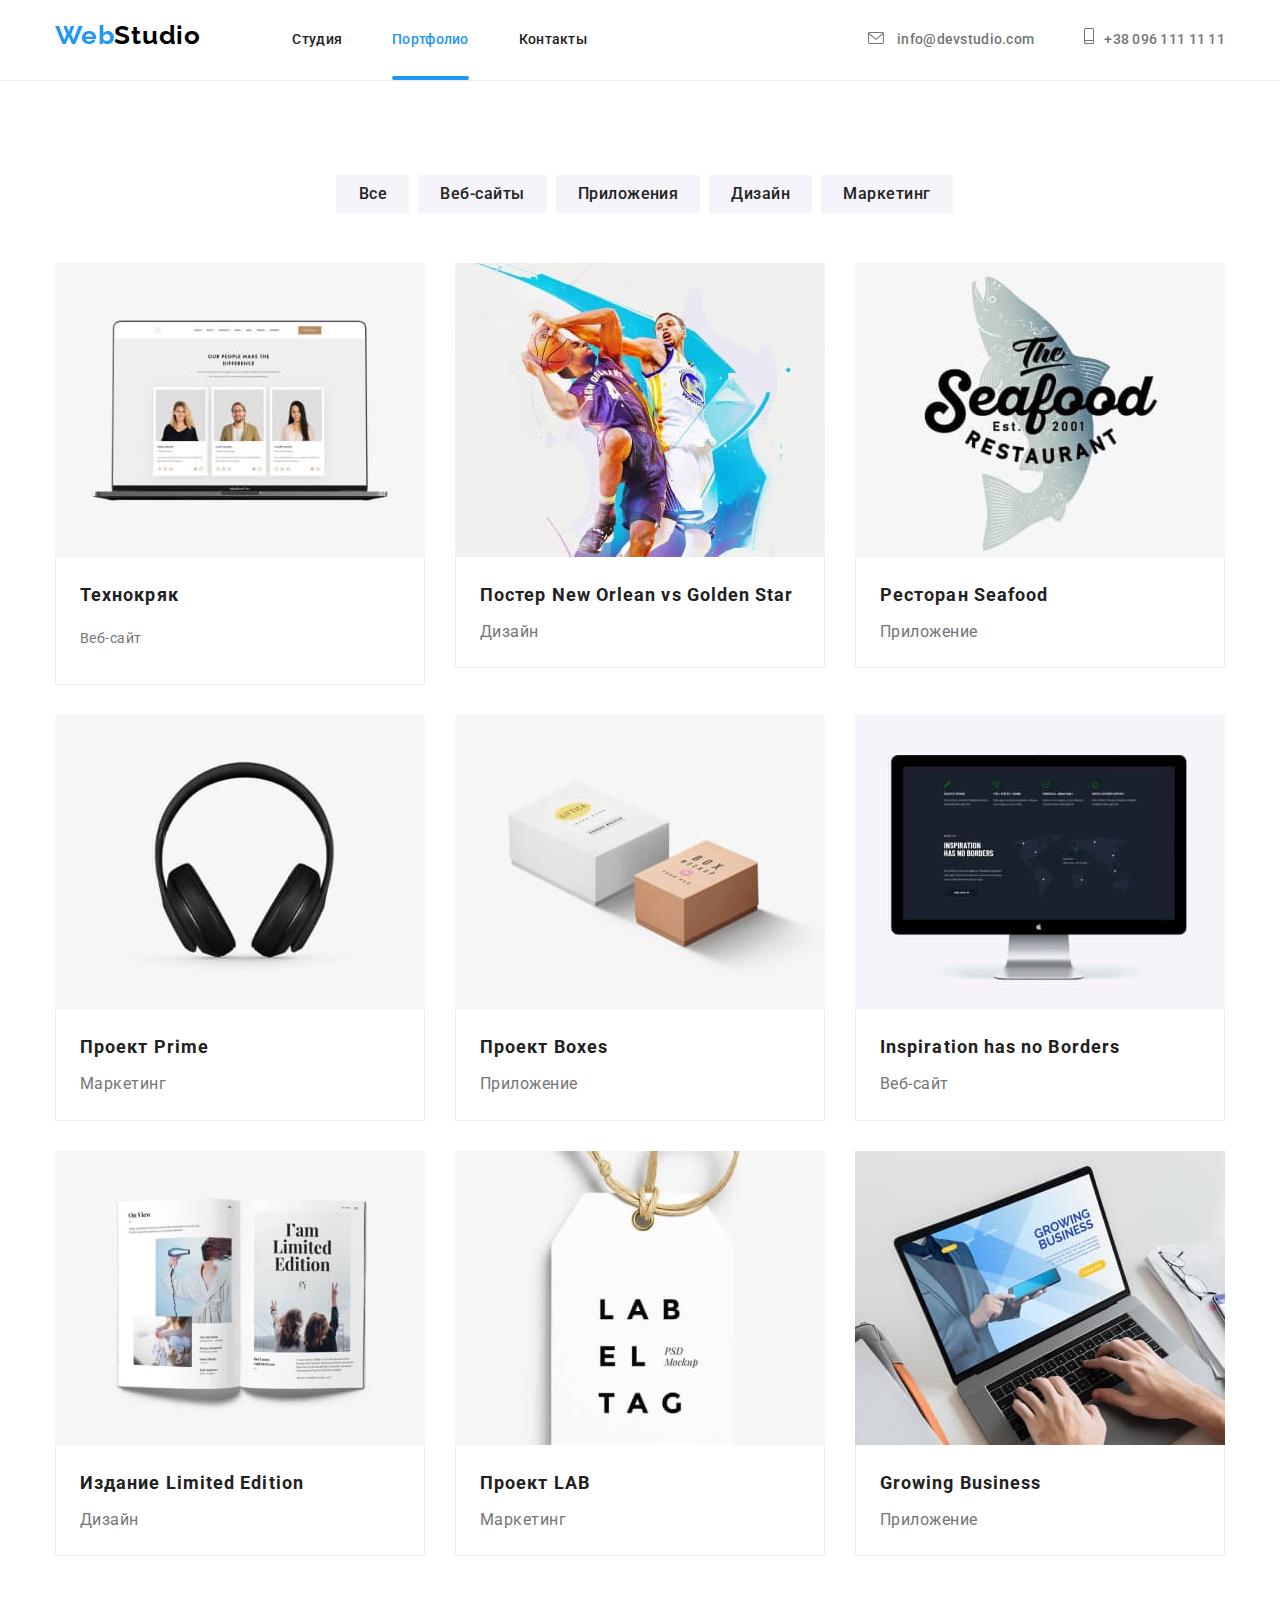
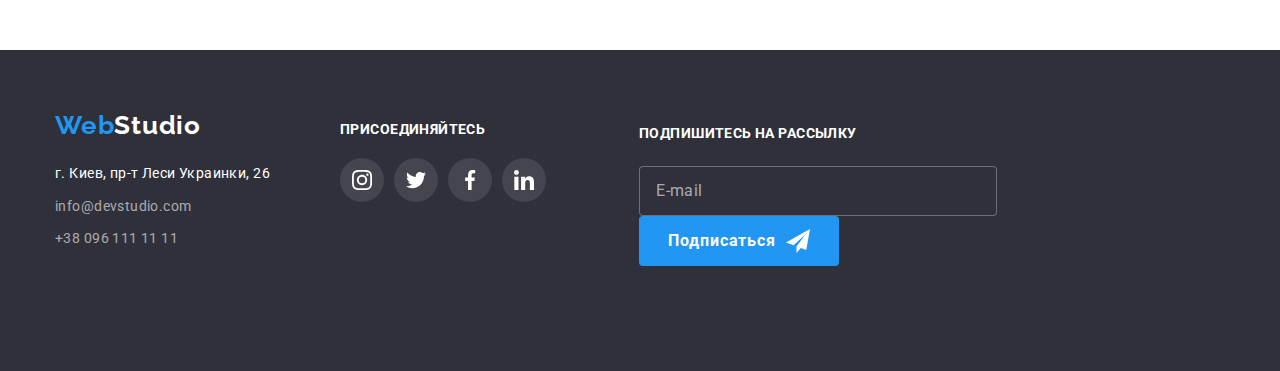
==== commit 5f381e4d: "вносить правки" ====
--- a/portfolio.html
+++ b/portfolio.html
@@ -35,34 +35,35 @@
                   <use href="./images/sprite.svg#smartphone"></use>  
                   </svg>+38 096 111 11 11</a></li>
               </ul> 
-              <button type=button class="mobile-menu-btn is-open" data-menu-button>
+              <button type=button class="mobile-menu-btn js-open-menu" aria-expanded="false" aria-controls="mobile-menu">
                 <svg class="mobile-menu-btn__icon" width="40px" height="40px"
                 aria-label="Переключатель мобильного меню">
                     <use class="mobile-menu-btn__icon-burger" href="./images/sprite1.svg#icon-menu_40px"></use> 
                     <use class="mobile-menu__icon-close" href="./images/sprite1.svg#icon-close-black"></use>   
                 </svg>
-            </div> 
-            <!--Мобильное меню--> 
-   <div class="mobile-menu" data-menu>
-    <div class="container mobile-menu__container">
-    <ul class="mobile-menu__nav-list">
-        <li class="mobile-menu__nav-item"><a href="" class=mobile-menu__link>Студия</a></li>
-        <li class="mobile-menu__nav-item"><a href="./portfolio.html" class=mobile-menu__link>Портфолио</a></li>
-        <li class="mobile-menu__nav-item"><a href="#contacts" class=mobile-menu__link>Контакты</a></li>
-    </ul>
-    <ul class="mobile-menu__contact-list">
-        <li class="mobile-menu__contact-item"><a href="tel:+380961111111" class=mobile-menu__link-contact>+38 096 111 11 11</a></li>
-        <li class="mobile-menu__contact-item"><a href="mailto:info@devstudio.com" class=mobile-menu__link-mail>info@devstudio.com</a></li>
-    </ul>
-    <div class="mobile-menu__social">
-        <ul class="mobile-menu__social-list">
-        <li class="mobile-menu__social-item"><a href="" class=mobile-menu__social-link>Instagram</a></li>
-        <li class="mobile-menu__social-item"><a href="" class=mobile-menu__social-link>Twitter</a></li>
-        <li class="mobile-menu__social-item"><a href="" class=mobile-menu__social-link>Facebook</a></li> 
-        <li class="mobile-menu__social-item"><a href="" class=mobile-menu__social-link>LinkedIn</a></li>
-        </ul>
     </div>
-</div>
+        </div> 
+    <!--Мобильное меню--> 
+       <div class="mobile-menu" data-menu>
+            <div class="container mobile-menu__container">
+            <ul class="mobile-menu__nav-list">
+                <li class="mobile-menu__nav-item"><a href="" class=mobile-menu__link>Студия</a></li>
+                <li class="mobile-menu__nav-item"><a href="./portfolio.html" class=mobile-menu__link>Портфолио</a></li>
+                <li class="mobile-menu__nav-item"><a href="#contacts" class=mobile-menu__link>Контакты</a></li>
+            </ul>
+            <ul class="mobile-menu__contact-list">
+                <li class="mobile-menu__contact-item"><a href="tel:+380961111111" class=mobile-menu__link-contact>+38 096 111 11 11</a></li>
+                <li class="mobile-menu__contact-item"><a href="mailto:info@devstudio.com" class=mobile-menu__link-mail>info@devstudio.com</a></li>
+            </ul>
+            <div class="mobile-menu__social">
+                <ul class="mobile-menu__social-list">
+                <li class="mobile-menu__social-item"><a href="" class=mobile-menu__social-link>Instagram</a></li>
+                <li class="mobile-menu__social-item"><a href="" class=mobile-menu__social-link>Twitter</a></li>
+                <li class="mobile-menu__social-item"><a href="" class=mobile-menu__social-link>Facebook</a></li> 
+                <li class="mobile-menu__social-item"><a href="" class=mobile-menu__social-link>LinkedIn</a></li>
+                </ul>
+            </div>
+        </div>
         </header>
         <main>
  <!--Портфолио-->  
@@ -355,8 +356,9 @@
             <use href="./images/sprite1.svg#icon-icon-send"></use></svg>
         </button>  
     </form>
-    </div>
-</div>
-</footer> 
-</body>
-</html>
+    </div> 
+  </div>
+    </footer> 
+       <script defer src="js/mobile-menu.js"></script>
+    </body>
+   </html>
--- a/css/main.min.css
+++ b/css/main.min.css
@@ -1,2 +1,2 @@
-:root{--primery-text-color: #757575;--title-text-color: #212121;--hero-title-text-color: #FFFFFF;--accent-color: #2196F3;--primery-background-color: #FFFFFF;--secondary-background-color: #2F303A;--icon-color: #AFB1B8}.portfolio-list__description{position:absolute;top:0;width:100%;height:100%;background-color:rgba(33,150,243,0.9);transform:translateY(100%);transition:transform 250ms cubic-bezier(0.4, 0, 0.2, 1)}.portfolio-list__description--text{color:var(--primery-background-color);font-weight:400;font-size:18px;line-height:28px;letter-spacing:0.03em;padding:63px 24px;margin:0}.modal__button-form,.form-card__policy,.form-card__icon--check,.footer-social__card-link,.feature-card__icon,.team-card__social,.team-card__social-link,.client-card__link,.portfolio-button{display:flex;justify-content:center;align-items:center}.container{padding-left:15px;padding-right:15px;margin-left:auto;margin-right:auto}@media screen and (min-width: 480px){.container{width:480px}}@media screen and (min-width: 768px){.container{width:768px}}@media screen and (min-width: 1200px){.container{width:1200px}}a{text-decoration:none}ul{list-style:none;margin:0;padding:0}img{display:block;max-width:100%}body{background-color:var(--primery-background-color);color:var(--primery-text-color);font-family:'Roboto', sans-serif;font-weight:400;font-size:14px;line-height:1.7;letter-spacing:0.03em;font-display:swap}.section{padding-top:94px;padding-bottom:94px}@media screen and (max-width: 1199px){.section{padding-top:60px;padding-bottom:60px}}.modal-button{font-size:16px;font-weight:700;line-height:1.9;letter-spacing:.06em;font-family:'Roboto', sans-serif;color:#FFFFFF;background-color:var(--accent-color);cursor:pointer;border-radius:4px;padding:10px 32px;min-width:200px;margin-top:30px;border-color:var(--accent-color)}.backdrop{position:fixed;z-index:2;top:0;left:0;width:100%;height:100%;background-color:rgba(0,0,0,0.2);opacity:1;transition:opacity 250ms cubic-bezier(0.4, 0, 0.2, 1);visibility:visible;overflow-y:scroll}.backdrop.is-hidden{opacity:0;pointer-events:none}.backdrop.is-hidden .modal{transform:translate(-50%, -50%) scale(0.9)}.modal{position:absolute;top:50%;left:50%;transform:translate(-50%, -50%) scale(1);width:528px;height:581px;background-color:var(--primery-background-color)}@media screen and (max-width: 1199px){.modal{width:450px;height:609px}}.modal__button-form{position:fixed;width:30px;height:30px;border-radius:50%;border:1px solid rgba(0,0,0,0.1);top:8px;right:8px;background-color:var(--primery-background-color);cursor:pointer;transition:fill 250ms cubic-bezier(0.4, 0, 0.2, 1)}.modal__button-form--close:hover{fill:var(--accent-color)}.form-card{width:100%;padding:40px;margin-left:auto;margin-right:auto}.form-card__title{font-size:20px;font-weight:700;line-height:1.15;letter-spacing:.03em;color:var(--title-text-color);margin-bottom:12px;margin-top:0}.form-card__label{position:relative;display:flex;flex-direction:column;text-align:left;margin-bottom:10px;padding:0;color:#757575;font-size:12px;font-weight:400;line-height:1.17;letter-spacing:.01em;margin-bottom:10px;margin-top:0;margin-left:0}.form-card__policy{margin-top:20px;font-size:14px;font-weight:400;line-height:1.7;letter-spacing:.03em;color:var(--primery-text-color);cursor:pointer}.form-card__link{color:var(--accent-color);text-decoration:underline}.form-card__button-submit{width:200px;height:50px;border-radius:4px;border:none;color:var(--primery-background-color);background-color:var(--accent-color);padding-top:10px;padding-bottom:10px;margin-top:30px;cursor:pointer;box-shadow:0px 2px 1px rgba(0,0,0,0.2),0px 1px 1px rgba(0,0,0,0.14),0px 1px 3px rgba(0,0,0,0.12)}.form-card .form-card__input{width:100%;height:40px;border-radius:4px;padding-left:42px;padding-top:0;padding-bottom:0;margin-top:4px;border:1px solid rgba(33,33,33,0.2);transition:border 250ms cubic-bezier(0.4, 0, 0.2, 1);outline:none;cursor:pointer}.form-card .form-card__input:hover,.form-card .form-card__input:focus{border-color:var(--accent-color)}.form-card .form-card__input:hover+.form-card__icon,.form-card .form-card__input:focus+.form-card__icon{fill:var(--accent-color)}.form-card__icon{position:absolute;top:28px;left:0;padding-left:12px;transition:fill 250ms cubic-bezier(0.4, 0, 0.2, 1)}.form-card__icon:hover,.form-card__icon:focus{fill:var(--accent-color)}textarea{resize:none;width:100%;height:120px;border-radius:4px;padding-bottom:12px;padding-top:12px;padding-right:16px;padding-left:16px;margin-top:4px;border:1px solid rgba(33,33,33,0.2);transition:border 250ms cubic-bezier(0.4, 0, 0.2, 1);outline:none}textarea:hover,textarea:focus{border-color:var(--accent-color)}textarea::placeholder{color:rgba(117,117,117,0.5);font-size:14px;font-weight:400;line-height:1.17;letter-spacing:.03em}.form-card__icon--check{width:16px;height:15px;border-radius:4px;border:2px solid #212121;margin-right:7px;transition:background-color 250ms cubic-bezier(0.4, 0, 0.2, 1)}.form-card__checkbox{appearance:none;position:absolute}.form-card__checkbox:checked+.form-card__icon--check{background-color:var(--accent-color);background-origin:border-box;border-color:var(--accent-color);background-image:url("../images/check.svg")}@media screen and (max-width: 1199px){.form-card__policy{font-size:12px;font-weight:400;line-height:1.16;letter-spacing:.03em}.form-card__link{font-size:12px;font-weight:400;line-height:1.16;letter-spacing:.03em}}.header__border--bottom{border-bottom:1px solid #ececec}.logo{font-size:26px;font-weight:700;line-height:1.19;letter-spacing:.03em;font-family:'Raleway', sans-serif;color:var(--accent-color);font-style:normal;margin-top:24px;margin-bottom:24px;margin-right:93px}.logo__header{color:#000000}.logo-footer__span-white{color:#FFFFFF}@media screen and (min-width: 480px){.logo{margin:0}}h2{font-size:36px;font-weight:700;line-height:1.17;letter-spacing:.03em;color:var(--title-text-color);margin-top:0;margin-bottom:0}@media screen and (min-width: 480px){.footer-subscribe{text-align:center}.footer-subscribe__input{width:450px;height:50px;border-radius:4px;margin-bottom:20px}}@media screen and (min-width: 768px){.footer-subscribe{display:block}.footer-subscribe__input{display:flex}}@media screen and (min-width: 1200px){.footer-subscribe{display:flex;padding-top:12px;text-align:start}.footer-subscribe__input{width:358px;height:50px;border-radius:4px;display:flex;margin-right:10px;margin-bottom:0}}.footer-subscribe__button{display:inline-flex;justify-content:center;align-items:center;width:200px;height:50px;border-radius:4px;font-size:16px;font-weight:700;line-height:1.87;letter-spacing:.06em;color:var(--primery-background-color);padding:0;border:none;background-color:var(--accent-color);cursor:pointer}.footer-subscribe__icon--send{fill:var(--primery-background-color);margin-left:10px}.footer-subscribe__input{border:1px solid rgba(255,255,255,0.3);background-color:var(--secondary-background-color);padding-left:16px;margin-top:20px;margin-right:10px}.footer-subscribe__input::placeholder{font-size:16px;font-weight:400;line-height:1.25;letter-spacing:.03em;color:rgba(255,255,255,0.6)}@media screen and (min-width: 480px){.footer-social{text-align:center;margin-left:0;margin-bottom:60px}.footer-social__card{justify-content:center}}@media screen and (min-width: 1200px){.footer-social{text-align:start;margin-right:93px;padding-top:12px}}.footer-social__card{display:flex;padding:0}.footer-social__card-icon{width:44px;height:44px}.footer-social__card-icon:not(:last-child){margin-right:10px}.footer-social__card-link{width:100%;height:100%;fill:var(--primery-background-color);background-color:rgba(255,255,255,0.1);border:none;border-radius:50%;transition:background-color 250ms cubic-bezier(0.4, 0, 0.2, 1)}.footer-social__card-link:hover,.footer-social__card-link:focus{background-color:var(--accent-color)}.mobile-menu{position:fixed;top:0;left:0;width:100vw;height:100vh;z-index:999;transform:translateX(100%);transition:transform 250ms}.mobile-menu .is-open{transform:translateX(0)}.mobile-toggle{display:none}@media screen and (max-width: 767px){.mobile-toggle{display:inline-flex;background-color:transparent;border:none;margin-right:0;padding:0;line-height:0}}.nav .list{display:none}@media screen and (min-width: 768px){.nav .list{display:inline-flex;margin-left:88px}.nav__item:not(:last-child){margin-right:50px}.nav__link{font-size:14px;font-weight:500;line-height:1.14;letter-spacing:.02em;color:var(--title-text-color);display:block;padding-top:32px;padding-bottom:32px;padding-left:0;transition:color 250ms cubic-bezier(0.4, 0, 0.2, 1)}.nav__link:hover,.nav__link:focus{color:var(--accent-color)}.nav__item{position:relative}.nav__item--active::after{position:absolute;content:"";display:block;height:4px;width:100%;border-radius:2px;background-color:var(--accent-color);bottom:0}.nav__item--active .nav__link{color:var(--accent-color)}}.auth-nav{display:none}@media screen and (min-width: 768px){.auth-nav{display:block}}@media screen and (min-width: 768px){.auth-nav__link{font-size:12px;font-weight:500;line-height:1.16;letter-spacing:.02em}}@media screen and (min-width: 768px){.auth-nav__item:not(:last-child){margin-bottom:10px}}@media screen and (min-width: 1200px){.auth-nav{display:flex;margin-left:auto}.auth-nav__item+.auth-nav__item{margin-left:50px}.auth-nav .auth-nav__link{font-size:14px;font-weight:500;line-height:1.14;letter-spacing:.02em}}@media screen and (min-width: 1200px){.auth-nav__item:not(:last-child){margin-bottom:0px}}.auth-nav__link{color:var(--primery-text-color);fill:var(--primery-text-color);transition:color 250ms cubic-bezier(0.4, 0, 0.2, 1)}.auth-nav__link:hover,.auth-nav__link:focus{fill:var(--accent-color);color:var(--accent-color)}.auth-nav__icon{margin-right:10px}.header-container{display:flex;justify-content:space-between;align-items:center}@media screen and (min-width: 480px){.header-container{padding-top:16px;padding-bottom:16px}}@media screen and (min-width: 768px){.header-container{padding-top:0;padding-bottom:0}}.hero-section{background-image:linear-gradient(rgba(47,48,58,0.4), rgba(47,48,58,0.4));background-color:var(--secondary-background-color);background-size:cover;background-repeat:no-repeat;background-position:center;margin-right:auto;margin-left:auto;margin:0}@media screen and (min-width: 480px){.hero-section{padding-top:118px;padding-bottom:118px;min-width:480px;background-image:linear-gradient(rgba(47,48,58,0.4), rgba(47,48,58,0.4)),url("../images/header-mob-img.jpg")}}@media screen and (min-device-pixel-ratio: 2) and (min-width: 480px), screen and (min-resolution: 192dpi) and (min-width: 480px), screen and (min-resolution: 2dppx) and (min-width: 480px){.hero-section{background-image:linear-gradient(rgba(47,48,58,0.4), rgba(47,48,58,0.4)),url("../images/header-mob-img@2x.jpg")}}@media screen and (min-width: 480px){.hero-container{width:400px}}@media screen and (min-width: 480px){.hero-container__title{font-size:26px;font-weight:900;line-height:1.61;letter-spacing:.06em;color:var(--hero-title-text-color);margin-right:0}}@media screen and (min-width: 768px){.hero-section{padding-top:117px;padding-bottom:119px;min-width:768px;background-image:linear-gradient(rgba(47,48,58,0.4), rgba(47,48,58,0.4)),url("../images/header-tablet-img.jpg")}}@media screen and (min-device-pixel-ratio: 2) and (min-width: 768px), screen and (min-resolution: 192dpi) and (min-width: 768px), screen and (min-resolution: 2dppx) and (min-width: 768px){.hero-section{background-image:linear-gradient(rgba(47,48,58,0.4), rgba(47,48,58,0.4)),url("../images/header-tablet-img@2x.jpg")}}@media screen and (min-width: 1200px){.hero-section{padding-top:200px;padding-bottom:200px;max-width:1600px;background-image:linear-gradient(rgba(47,48,58,0.4), rgba(47,48,58,0.4)),url("../images/header-desktop-img.jpg")}.hero-container{margin-top:0;margin-bottom:0;width:1200px}.hero-container__title{font-size:44px;font-weight:900;line-height:1.36;letter-spacing:.06em;color:var(--hero-title-text-color);text-align:center;margin-top:0;margin-bottom:0;padding-bottom:0;padding-left:237px;padding-right:237px}}@media screen and (min-device-pixel-ratio: 2) and (min-width: 1200px), screen and (min-resolution: 192dpi) and (min-width: 1200px), screen and (min-resolution: 2dppx) and (min-width: 1200px){.hero-section{background-image:linear-gradient(rgba(47,48,58,0.4), rgba(47,48,58,0.4)),url("../images/header-desktop-img@2x.jpg")}}.hero-container{text-align:center;margin-top:0;margin-bottom:0}.hero-container__title{color:var(--hero-title-text-color);margin-top:0;margin-bottom:0;padding-bottom:0}@media screen and (min-width: 480px){.feature-list{display:block;width:450px;padding-left:0;padding-right:0}}@media screen and (min-width: 480px){.feature-card:not(:last-child){margin-bottom:30px}}@media screen and (min-width: 768px){.feature-list{display:flex;flex-wrap:wrap;width:768px}.feature-card{flex-basis:calc(100% / 2 - 30px)}.feature-card{margin-bottom:30px}}@media screen and (min-width: 768px){.feature-card{margin-bottom:30px}.feature-card:not(:nth-child(2n)){margin-right:30px}}@media screen and (min-width: 1200px){.feature-list{display:flex;flex-wrap:wrap;width:1200px}.feature-card{flex-basis:calc(100% / 4 - 30px);width:270px}.feature-card:not(:last-child){margin-right:30px}}.feature-card__icon{height:120px;margin-bottom:30px;background-color:#F5F4FA}.feature-card__title{font-size:14px;font-weight:700;line-height:1.14;letter-spacing:.03em;color:var(--title-text-color);margin-top:0;margin-bottom:0}.feature-card__text{margin-top:10px;margin-bottom:0}@media screen and (max-width: 1199px){.work-section{display:none}}.work-section{padding-top:0}.work-container{text-align:center;padding-top:0}.work-list{display:flex;flex-wrap:wrap;margin-right:-30px;margin-top:50px;padding:0}.work-card{flex-basis:calc(100% / 3 - 30px);margin-right:30px}.work-card__thumb{position:relative}.work-card__description{position:absolute;height:70px;width:100%;background-color:rgba(47,48,58,0.8);bottom:0;padding-top:27px;padding-bottom:27px}.work-card__description-title{font-size:14px;font-weight:700;line-height:1.17;letter-spacing:.03em;color:var(--primery-background-color);margin:0;padding:0}@media screen and (min-width: 480px){.team-list{display:block;margin-top:30px}.team-thumb{margin-right:0;margin-bottom:30px}}@media screen and (min-width: 768px){.team-list{display:flex;width:768px}.team-thumb{flex-basis:calc(100% / 2 - 30px)}.team-thumb:not(:nth-child(2n)){margin-right:30px}.team-thumb:not(:nth-child(-n+2)){margin-bottom:0}}@media screen and (min-width: 1200px){.team-thumb{flex-basis:calc(100% / 4 - 30px);margin-right:30px;margin-bottom:0}.team-list{margin-top:50px;margin-right:-30px;width:1200px}}.team-section{background-color:#F5F4FA}.team-container{text-align:center}.team-list{flex-wrap:wrap}.team-thumb{border-radius:0px 0px 4px 4px;box-shadow:0px 1px 3px rgba(0,0,0,0.12);box-shadow:0px 1px 1px rgba(0,0,0,0.14);box-shadow:0px 2px 1px rgba(0,0,0,0.2);background-color:var(--primery-background-color)}.team-card{padding-top:30px;padding-bottom:30px}.team-card__title{font-size:16px;font-weight:500;line-height:1.19;letter-spacing:.03em;color:var(--title-text-color);margin-top:0;margin-bottom:10px}.team-card__text{font-size:16px;line-height:1.19;letter-spacing:0.03em;margin:0}.team-card__social{margin-top:16px}.team-card__social-icon{width:44px;height:44px}.team-card__social-icon:not(:last-child){margin-right:10px}.team-card__social-link{width:100%;height:100%;border-radius:50%;fill:var(--icon-color);transition:background-color 250ms cubic-bezier(0.4, 0, 0.2, 1),fill 250ms cubic-bezier(0.4, 0, 0.2, 1)}.team-card__social-link:hover,.team-card__social-link:focus{fill:var(--primery-background-color);background-color:var(--accent-color)}@media screen and (min-width: 480px){.client-list{flex-wrap:wrap;width:480px}.client-list{flex-basis:calc(100% / 2 - 30px)}.client-card{width:210px;height:92px;margin-bottom:30px}.client-card:not(:nth-child(2n)){margin-right:30px}.client-card:nth-last-child(-n+2){margin-bottom:0}}@media screen and (min-width: 768px){.client-list{display:flex;flex-wrap:wrap;width:768px}.client-list{flex-basis:calc(100% / 3 - 30px)}.client-card{width:226px;height:92px}.client-card:not(:nth-child(3n)){margin-right:30px}.client-card:nth-last-child(-n+3){margin-bottom:0}}@media screen and (min-width: 1200px){.client-list{display:flex;width:1200px}.client-card{width:170px;height:92px}.client-card:not(:last-child){margin-right:30px}}.client{text-align:center}.client-list{display:flex;margin-top:50px}.client-card__link{width:100%;height:100%;border-radius:4px;fill:var(--icon-color);border:1px solid #afb1b8;transition:border 250ms cubic-bezier(0.4, 0, 0.2, 1),fill 250ms cubic-bezier(0.4, 0, 0.2, 1)}.client-card__link:hover,.client-card__link:focus{fill:var(--accent-color);border:1px solid var(--accent-color)}@media screen and (min-width: 480px){.portfolio-button{flex-wrap:wrap;justify-content:start;margin-bottom:40px}.portfolio-button__item{margin-bottom:15px}.portfolio-button__item:nth-last-child(-n+2){margin-bottom:0}}@media screen and (min-width: 768px){.portfolio-list{display:flex;flex-wrap:wrap;width:768px;flex-basis:calc(100% / 2 - 30px)}.portfolio-button{justify-content:center}.portfolio-button__item{margin-bottom:0}}@media screen and (min-width: 1200px){.portfolio-list{width:1200px}.portfolio-list__item{flex-basis:calc(100% / 3 - 30px)}}.portfolio-card{padding-left:24px;padding-top:20px;padding-bottom:20px;border:1px solid #EEEEEE;border-top:none}.portfolio-card__title{font-size:18px;font-weight:700;line-height:2;letter-spacing:.06em;color:var(--title-text-color);margin-top:0;margin-bottom:4px}.portfolio-card__text{font-size:16px;line-height:1.9;letter-spacing:0.03em;margin:0}.portfolio-button{margin-right:-9px;margin-bottom:50px}.portfolio-button__item{border-radius:4px}.portfolio-button__item:not(:last-child){margin-right:9px}.portfolio-button__item:hover,.portfolio-button__item:focus{box-shadow:0px 1px 1px rgba(0,0,0,0.12),0px 4px 4px rgba(0,0,0,0.06),1px 4px 6px rgba(0,0,0,0.16);cursor:pointer}.button{font-size:16px;font-weight:500;line-height:1.6;letter-spacing:.03em;color:var(--title-text-color);cursor:pointer;font-family:'Roboto', sans-serif;background-color:#f5f4fa;border-style:none;padding:6px 22px;min-width:73px;transition:background-color 250ms cubic-bezier(0.4, 0, 0.2, 1),color 250ms cubic-bezier(0.4, 0, 0.2, 1),box-shadow 250ms cubic-bezier(0.4, 0, 0.2, 1)}.button:hover,.button:focus{color:var(--primery-background-color);background-color:var(--accent-color);box-shadow:0px 3px 1px rgba(0,0,0,0.1),0px 1px 2px rgba(0,0,0,0.08),0px 2px 2px rgba(0,0,0,0.12)}.portfolio-list{flex-wrap:wrap;margin-right:-30px;margin-bottom:-30px}.portfolio-list__item{margin-right:30px;margin-bottom:30px;transition:transform 250ms cubic-bezier(0.4, 0, 0.2, 1),box-shadow 250ms cubic-bezier(0.4, 0, 0.2, 1)}.portfolio-list__item:hover,.portfolio-list__item:focus{box-shadow:0px 1px 1px rgba(0,0,0,0.12),0px 4px 4px rgba(0,0,0,0.06),1px 4px 6px rgba(0,0,0,0.16);cursor:pointer}.portfolio-list__item:hover .portfolio-list__description{transform:translateY(0)}.portfolio-list__thumb{position:relative;overflow:hidden}@media screen and (min-width: 480px){.footer{display:block}}@media screen and (min-width: 768px){.footer{display:flex;flex-wrap:wrap;justify-content:center;width:768px}}@media screen and (min-width: 1200px){.footer{display:flex;justify-content:normal;width:1200px}}.footer-section{padding-top:60px;padding-bottom:60px;background-color:var(--secondary-background-color)}@media screen and (min-width: 480px){.footer-address-card{text-align:center;margin-bottom:60px}}@media screen and (min-width: 768px){.footer-address-card{margin-right:204px}}@media screen and (min-width: 1200px){.footer-address-card{text-align:start}}@media screen and (min-width: 1200px){.footer-address-card{margin-right:70px}}address{font-style:normal;margin-top:20px}.address-list{margin-top:9px}.address-list__map{font-size:14px;font-weight:400;line-height:1.7;letter-spacing:.03em;color:#FFFFFF;font-family:'Roboto', sans-serif}.address-list__link{color:rgba(255,255,255,0.6)}.footer__title{font-size:14px;font-weight:700;line-height:1.14;letter-spacing:.03em;color:var(--primery-background-color);margin-bottom:20px;padding-left:0;margin-top:0}
+:root{--primery-text-color: #757575;--title-text-color: #212121;--hero-title-text-color: #FFFFFF;--accent-color: #2196F3;--primery-background-color: #FFFFFF;--secondary-background-color: #2F303A;--icon-color: #AFB1B8}.portfolio-list__description{position:absolute;top:0;width:100%;height:100%;background-color:rgba(33,150,243,0.9);transform:translateY(100%);transition:transform 250ms cubic-bezier(0.4, 0, 0.2, 1)}.portfolio-list__description--text{color:var(--primery-background-color);font-weight:400;font-size:18px;line-height:28px;letter-spacing:0.03em;padding:63px 24px;margin:0}.modal__button-form,.form-card__policy,.form-card__icon--check,.footer-social__card-link,.feature-card__icon,.team-card__social,.team-card__social-link,.client-card__link,.portfolio-button{display:flex;justify-content:center;align-items:center}.container{padding-left:15px;padding-right:15px;margin-left:auto;margin-right:auto}@media screen and (min-width: 480px){.container{width:480px}}@media screen and (min-width: 768px){.container{width:768px}}@media screen and (min-width: 1200px){.container{width:1200px}}a{text-decoration:none}ul{list-style:none;margin:0;padding:0}img{display:block;max-width:100%}body{background-color:var(--primery-background-color);color:var(--primery-text-color);font-family:'Roboto', sans-serif;font-weight:400;font-size:14px;line-height:1.7;letter-spacing:0.03em;font-display:swap}.section{padding-top:94px;padding-bottom:94px}@media screen and (max-width: 1199px){.section{padding-top:60px;padding-bottom:60px}}.modal-button{font-size:16px;font-weight:700;line-height:1.9;letter-spacing:.06em;font-family:'Roboto', sans-serif;color:#FFFFFF;background-color:var(--accent-color);cursor:pointer;border-radius:4px;padding:10px 32px;min-width:200px;margin-top:30px;border-color:var(--accent-color)}.backdrop{position:fixed;z-index:2;top:0;left:0;width:100%;height:100%;background-color:rgba(0,0,0,0.2);opacity:1;transition:opacity 250ms cubic-bezier(0.4, 0, 0.2, 1);visibility:visible;overflow-y:scroll}.backdrop.is-hidden{opacity:0;pointer-events:none}.backdrop.is-hidden .modal{transform:translate(-50%, -50%) scale(0.9)}.modal{position:absolute;top:50%;left:50%;transform:translate(-50%, -50%) scale(1);width:528px;height:581px;background-color:var(--primery-background-color)}@media screen and (max-width: 1199px){.modal{width:450px;height:609px}}.modal__button-form{position:fixed;width:30px;height:30px;border-radius:50%;border:1px solid rgba(0,0,0,0.1);top:8px;right:8px;background-color:var(--primery-background-color);cursor:pointer;transition:fill 250ms cubic-bezier(0.4, 0, 0.2, 1)}.modal__button-form--close:hover{fill:var(--accent-color)}.form-card{width:100%;padding:40px;margin-left:auto;margin-right:auto}.form-card__title{font-size:20px;font-weight:700;line-height:1.15;letter-spacing:.03em;color:var(--title-text-color);margin-bottom:12px;margin-top:0}.form-card__label{position:relative;display:flex;flex-direction:column;text-align:left;margin-bottom:10px;padding:0;color:#757575;font-size:12px;font-weight:400;line-height:1.17;letter-spacing:.01em;margin-bottom:10px;margin-top:0;margin-left:0}.form-card__policy{margin-top:20px;font-size:14px;font-weight:400;line-height:1.7;letter-spacing:.03em;color:var(--primery-text-color);cursor:pointer}.form-card__link{color:var(--accent-color);text-decoration:underline}.form-card__button-submit{width:200px;height:50px;border-radius:4px;border:none;color:var(--primery-background-color);background-color:var(--accent-color);padding-top:10px;padding-bottom:10px;margin-top:30px;cursor:pointer;box-shadow:0px 2px 1px rgba(0,0,0,0.2),0px 1px 1px rgba(0,0,0,0.14),0px 1px 3px rgba(0,0,0,0.12)}.form-card .form-card__input{width:100%;height:40px;border-radius:4px;padding-left:42px;padding-top:0;padding-bottom:0;margin-top:4px;border:1px solid rgba(33,33,33,0.2);transition:border 250ms cubic-bezier(0.4, 0, 0.2, 1);outline:none;cursor:pointer}.form-card .form-card__input:hover,.form-card .form-card__input:focus{border-color:var(--accent-color)}.form-card .form-card__input:hover+.form-card__icon,.form-card .form-card__input:focus+.form-card__icon{fill:var(--accent-color)}.form-card__icon{position:absolute;top:28px;left:0;padding-left:12px;transition:fill 250ms cubic-bezier(0.4, 0, 0.2, 1)}.form-card__icon:hover,.form-card__icon:focus{fill:var(--accent-color)}textarea{resize:none;width:100%;height:120px;border-radius:4px;padding-bottom:12px;padding-top:12px;padding-right:16px;padding-left:16px;margin-top:4px;border:1px solid rgba(33,33,33,0.2);transition:border 250ms cubic-bezier(0.4, 0, 0.2, 1);outline:none}textarea:hover,textarea:focus{border-color:var(--accent-color)}textarea::placeholder{color:rgba(117,117,117,0.5);font-size:14px;font-weight:400;line-height:1.17;letter-spacing:.03em}.form-card__icon--check{width:16px;height:15px;border-radius:4px;border:2px solid #212121;margin-right:7px;transition:background-color 250ms cubic-bezier(0.4, 0, 0.2, 1)}.form-card__checkbox{appearance:none;position:absolute}.form-card__checkbox:checked+.form-card__icon--check{background-color:var(--accent-color);background-origin:border-box;border-color:var(--accent-color);background-image:url("../images/check.svg")}@media screen and (max-width: 1199px){.form-card__policy{font-size:12px;font-weight:400;line-height:1.16;letter-spacing:.03em}.form-card__link{font-size:12px;font-weight:400;line-height:1.16;letter-spacing:.03em}}.header__border--bottom{border-bottom:1px solid #ececec}.logo{font-size:26px;font-weight:700;line-height:1.19;letter-spacing:.03em;font-family:'Raleway', sans-serif;color:var(--accent-color);font-style:normal;margin-top:24px;margin-bottom:24px;margin-right:93px}.logo__header{color:#000000}.logo-footer__span-white{color:#FFFFFF}@media screen and (min-width: 480px){.logo{margin:0}}h2{font-size:36px;font-weight:700;line-height:1.17;letter-spacing:.03em;color:var(--title-text-color);margin-top:0;margin-bottom:0}@media screen and (min-width: 480px){.footer-subscribe{text-align:center}.footer-subscribe__input{width:450px;height:50px;border-radius:4px;margin-bottom:20px}}@media screen and (min-width: 768px){.footer-subscribe{display:block}.footer-subscribe__input{display:flex}}@media screen and (min-width: 1200px){.footer-subscribe{display:flex;padding-top:12px;text-align:start}.footer-subscribe__input{width:358px;height:50px;border-radius:4px;display:flex;margin-right:10px;margin-bottom:0}}.footer-subscribe__button{display:inline-flex;justify-content:center;align-items:center;width:200px;height:50px;border-radius:4px;font-size:16px;font-weight:700;line-height:1.87;letter-spacing:.06em;color:var(--primery-background-color);padding:0;border:none;background-color:var(--accent-color);cursor:pointer}.footer-subscribe__icon--send{fill:var(--primery-background-color);margin-left:10px}.footer-subscribe__input{border:1px solid rgba(255,255,255,0.3);background-color:var(--secondary-background-color);padding-left:16px;margin-top:20px;margin-right:10px}.footer-subscribe__input::placeholder{font-size:16px;font-weight:400;line-height:1.25;letter-spacing:.03em;color:rgba(255,255,255,0.6)}@media screen and (min-width: 480px){.footer-social{text-align:center;margin-left:0;margin-bottom:60px}.footer-social__card{justify-content:center}}@media screen and (min-width: 1200px){.footer-social{text-align:start;margin-right:93px;padding-top:12px}}.footer-social__card{display:flex;padding:0}.footer-social__card-icon{width:44px;height:44px}.footer-social__card-icon:not(:last-child){margin-right:10px}.footer-social__card-link{width:100%;height:100%;fill:var(--primery-background-color);background-color:rgba(255,255,255,0.1);border:none;border-radius:50%;transition:background-color 250ms cubic-bezier(0.4, 0, 0.2, 1)}.footer-social__card-link:hover,.footer-social__card-link:focus{background-color:var(--accent-color)}.mobile-menu{position:fixed;top:0;left:0;width:100vw;height:100vh;z-index:999;transform:translateX(100%);transition:transform 250ms}.mobile-menu .is-open{transform:translateX(0)}.mobile-menu-btn{display:none}@media screen and (max-width: 767px){.mobile-menu-btn{display:inline-flex;background-color:transparent;border:none;margin-right:0;padding:0;line-height:0}}.mobile-menu-btn__icon-burger:focus{fill:var(--accent-color)}.mobile-menu-btn .mobile-menu__icon-close{display:none}.mobile-menu-btn .is-open .mobile-menu__icon-close{display:block}.mobile-menu-btn .is-open .mobile-menu-btn__icon-burger{display:none}.mobile-menu{position:fixed;z-index:100;left:0;top:0;width:100vw;height:100vh;background-color:var(--primery-background-color);opacity:0;visibility:hidden;pointer-events:none;transition:transform 250ms cubic-bezier(0.4, 0, 0.2, 1)}.mobile-menu.is-open{opacity:1;visibility:visible;pointer-events:auto}.mobile-menu__container{position:relative;padding-top:48px;padding-left:40px}.mobile-menu__icon-close:focus,.mobile-menu__icon-close:hover{fill:var(--accent-color)}.close-btn{position:absolute;display:flex;top:0;right:0}.mobile-menu__nav-item:not(:last-child){padding-bottom:32px;flex-wrap:wrap}.mobile-menu__link{font-size:40px;font-weight:500;line-height:1.14;letter-spacing:.02em;color:var(--title-text-color)}.mobile-menu__link:focus{color:var(--accent-color)}.mobile-menu__contact-list{padding-top:302px;padding-bottom:64px;flex-wrap:wrap}.mobile-menu__contact-item{padding-bottom:32px}.mobile-menu__link-contact{font-size:34px;font-weight:500;line-height:1.17;letter-spacing:.02em;color:var(--accent-color)}.mobile-menu__link-mail{font-size:24px;font-weight:500;line-height:1.16;letter-spacing:.02em;color:var(--primery-text-color)}.mobile-menu__social-list{display:flex;padding-bottom:48px;justify-content:flex-start;align-items:center;flex-wrap:wrap}.mobile-menu__social-link{font-size:18px;font-weight:500;line-height:1.22;letter-spacing:.02em;color:var(--accent-color)}.mobile-menu__social-item:not(:last-child){margin-right:10px;padding-right:10px;border-right:2px solid rgba(33,33,33,0.2);height:22px}.nav .list{display:none}@media screen and (min-width: 768px){.nav .list{display:inline-flex;margin-left:88px}.nav__item:not(:last-child){margin-right:50px}.nav__link{font-size:14px;font-weight:500;line-height:1.14;letter-spacing:.02em;color:var(--title-text-color);display:block;padding-top:32px;padding-bottom:32px;padding-left:0;transition:color 250ms cubic-bezier(0.4, 0, 0.2, 1)}.nav__link:hover,.nav__link:focus{color:var(--accent-color)}.nav__item{position:relative}.nav__item--active::after{position:absolute;content:"";display:block;height:4px;width:100%;border-radius:2px;background-color:var(--accent-color);bottom:0}.nav__item--active .nav__link{color:var(--accent-color)}}.auth-nav{display:none}@media screen and (min-width: 768px){.auth-nav{display:block}}@media screen and (min-width: 768px){.auth-nav__link{font-size:12px;font-weight:500;line-height:1.16;letter-spacing:.02em}}@media screen and (min-width: 768px){.auth-nav__item:not(:last-child){margin-bottom:10px}}@media screen and (min-width: 1200px){.auth-nav{display:flex;margin-left:auto}.auth-nav__item+.auth-nav__item{margin-left:50px}.auth-nav .auth-nav__link{font-size:14px;font-weight:500;line-height:1.14;letter-spacing:.02em}}@media screen and (min-width: 1200px){.auth-nav__item:not(:last-child){margin-bottom:0px}}.auth-nav__link{color:var(--primery-text-color);fill:var(--primery-text-color);transition:color 250ms cubic-bezier(0.4, 0, 0.2, 1)}.auth-nav__link:hover,.auth-nav__link:focus{fill:var(--accent-color);color:var(--accent-color)}.auth-nav__icon{margin-right:10px}.header-container{display:flex;justify-content:space-between;align-items:center}@media screen and (min-width: 480px){.header-container{padding-top:16px;padding-bottom:16px}}@media screen and (min-width: 768px){.header-container{padding-top:0;padding-bottom:0}}.hero-section{background-image:linear-gradient(rgba(47,48,58,0.4), rgba(47,48,58,0.4));background-color:var(--secondary-background-color);background-size:cover;background-repeat:no-repeat;background-position:center;margin-right:auto;margin-left:auto;margin:0}@media screen and (min-width: 480px){.hero-section{padding-top:118px;padding-bottom:118px;min-width:480px;background-image:linear-gradient(rgba(47,48,58,0.4), rgba(47,48,58,0.4)),url("../images/header-mob-img.jpg")}}@media screen and (min-device-pixel-ratio: 2) and (min-width: 480px), screen and (min-resolution: 192dpi) and (min-width: 480px), screen and (min-resolution: 2dppx) and (min-width: 480px){.hero-section{background-image:linear-gradient(rgba(47,48,58,0.4), rgba(47,48,58,0.4)),url("../images/header-mob-img@2x.jpg")}}@media screen and (min-width: 480px){.hero-container{width:400px}}@media screen and (min-width: 480px){.hero-container__title{font-size:26px;font-weight:900;line-height:1.61;letter-spacing:.06em;color:var(--hero-title-text-color);margin-right:0}}@media screen and (min-width: 768px){.hero-section{padding-top:117px;padding-bottom:119px;min-width:768px;background-image:linear-gradient(rgba(47,48,58,0.4), rgba(47,48,58,0.4)),url("../images/header-tablet-img.jpg")}}@media screen and (min-device-pixel-ratio: 2) and (min-width: 768px), screen and (min-resolution: 192dpi) and (min-width: 768px), screen and (min-resolution: 2dppx) and (min-width: 768px){.hero-section{background-image:linear-gradient(rgba(47,48,58,0.4), rgba(47,48,58,0.4)),url("../images/header-tablet-img@2x.jpg")}}@media screen and (min-width: 1200px){.hero-section{padding-top:200px;padding-bottom:200px;max-width:1600px;background-image:linear-gradient(rgba(47,48,58,0.4), rgba(47,48,58,0.4)),url("../images/header-desktop-img.jpg")}.hero-container{margin-top:0;margin-bottom:0;width:1200px}.hero-container__title{font-size:44px;font-weight:900;line-height:1.36;letter-spacing:.06em;color:var(--hero-title-text-color);text-align:center;margin-top:0;margin-bottom:0;padding-bottom:0;padding-left:237px;padding-right:237px}}@media screen and (min-device-pixel-ratio: 2) and (min-width: 1200px), screen and (min-resolution: 192dpi) and (min-width: 1200px), screen and (min-resolution: 2dppx) and (min-width: 1200px){.hero-section{background-image:linear-gradient(rgba(47,48,58,0.4), rgba(47,48,58,0.4)),url("../images/header-desktop-img@2x.jpg")}}.hero-container{text-align:center;margin-top:0;margin-bottom:0}.hero-container__title{color:var(--hero-title-text-color);margin-top:0;margin-bottom:0;padding-bottom:0}@media screen and (min-width: 480px){.feature-list{display:block;width:450px;padding-left:0;padding-right:0}}@media screen and (min-width: 480px){.feature-card:not(:last-child){margin-bottom:30px}}@media screen and (min-width: 768px){.feature-list{display:flex;flex-wrap:wrap;width:768px}.feature-card{flex-basis:calc(100% / 2 - 30px)}.feature-card{margin-bottom:30px}}@media screen and (min-width: 768px){.feature-card{margin-bottom:30px}.feature-card:not(:nth-child(2n)){margin-right:30px}}@media screen and (min-width: 1200px){.feature-list{display:flex;flex-wrap:wrap;width:1200px}.feature-card{flex-basis:calc(100% / 4 - 30px);width:270px}.feature-card:not(:last-child){margin-right:30px}}.feature-card__icon{height:120px;margin-bottom:30px;background-color:#F5F4FA}.feature-card__title{font-size:14px;font-weight:700;line-height:1.14;letter-spacing:.03em;color:var(--title-text-color);margin-top:0;margin-bottom:0}.feature-card__text{margin-top:10px;margin-bottom:0}@media screen and (max-width: 1199px){.work-section{display:none}}.work-section{padding-top:0}.work-container{text-align:center;padding-top:0}.work-list{display:flex;flex-wrap:wrap;margin-right:-30px;margin-top:50px;padding:0}.work-card{flex-basis:calc(100% / 3 - 30px);margin-right:30px}.work-card__thumb{position:relative}.work-card__description{position:absolute;height:70px;width:100%;background-color:rgba(47,48,58,0.8);bottom:0;padding-top:27px;padding-bottom:27px}.work-card__description-title{font-size:14px;font-weight:700;line-height:1.17;letter-spacing:.03em;color:var(--primery-background-color);margin:0;padding:0}@media screen and (min-width: 480px){.team-list{display:block;margin-top:30px}.team-thumb{margin-right:0;margin-bottom:30px}}@media screen and (min-width: 768px){.team-list{display:flex;width:768px}.team-thumb{flex-basis:calc(100% / 2 - 30px)}.team-thumb:not(:nth-child(2n)){margin-right:30px}.team-thumb:not(:nth-child(-n+2)){margin-bottom:0}}@media screen and (min-width: 1200px){.team-thumb{flex-basis:calc(100% / 4 - 30px);margin-right:30px;margin-bottom:0}.team-list{margin-top:50px;margin-right:-30px;width:1200px}}.team-section{background-color:#F5F4FA}.team-container{text-align:center}.team-list{flex-wrap:wrap}.team-thumb{border-radius:0px 0px 4px 4px;box-shadow:0px 1px 3px rgba(0,0,0,0.12);box-shadow:0px 1px 1px rgba(0,0,0,0.14);box-shadow:0px 2px 1px rgba(0,0,0,0.2);background-color:var(--primery-background-color)}.team-card{padding-top:30px;padding-bottom:30px}.team-card__title{font-size:16px;font-weight:500;line-height:1.19;letter-spacing:.03em;color:var(--title-text-color);margin-top:0;margin-bottom:10px}.team-card__text{font-size:16px;line-height:1.19;letter-spacing:0.03em;margin:0}.team-card__social{margin-top:16px}.team-card__social-icon{width:44px;height:44px}.team-card__social-icon:not(:last-child){margin-right:10px}.team-card__social-link{width:100%;height:100%;border-radius:50%;fill:var(--icon-color);transition:background-color 250ms cubic-bezier(0.4, 0, 0.2, 1),fill 250ms cubic-bezier(0.4, 0, 0.2, 1)}.team-card__social-link:hover,.team-card__social-link:focus{fill:var(--primery-background-color);background-color:var(--accent-color)}@media screen and (min-width: 480px){.client-list{flex-wrap:wrap;width:480px}.client-list{flex-basis:calc(100% / 2 - 30px)}.client-card{width:210px;height:92px;margin-bottom:30px}.client-card:not(:nth-child(2n)){margin-right:30px}.client-card:nth-last-child(-n+2){margin-bottom:0}}@media screen and (min-width: 768px){.client-list{display:flex;flex-wrap:wrap;width:768px}.client-list{flex-basis:calc(100% / 3 - 30px)}.client-card{width:226px;height:92px}.client-card:not(:nth-child(3n)){margin-right:30px}.client-card:nth-last-child(-n+3){margin-bottom:0}}@media screen and (min-width: 1200px){.client-list{display:flex;width:1200px}.client-card{width:170px;height:92px}.client-card:not(:last-child){margin-right:30px}}.client{text-align:center}.client-list{display:flex;margin-top:50px}.client-card__link{width:100%;height:100%;border-radius:4px;fill:var(--icon-color);border:1px solid #afb1b8;transition:border 250ms cubic-bezier(0.4, 0, 0.2, 1),fill 250ms cubic-bezier(0.4, 0, 0.2, 1)}.client-card__link:hover,.client-card__link:focus{fill:var(--accent-color);border:1px solid var(--accent-color)}@media screen and (min-width: 480px){.portfolio-button{flex-wrap:wrap;justify-content:start;margin-bottom:40px}.portfolio-button__item{margin-bottom:15px}.portfolio-button__item:nth-last-child(-n+2){margin-bottom:0}}@media screen and (min-width: 768px){.portfolio-list{display:flex;flex-wrap:wrap;width:768px;flex-basis:calc(100% / 2 - 30px)}.portfolio-button{justify-content:center}.portfolio-button__item{margin-bottom:0}}@media screen and (min-width: 1200px){.portfolio-list{width:1200px}.portfolio-list__item{flex-basis:calc(100% / 3 - 30px)}}.portfolio-card{padding-left:24px;padding-top:20px;padding-bottom:20px;border:1px solid #EEEEEE;border-top:none}.portfolio-card__title{font-size:18px;font-weight:700;line-height:2;letter-spacing:.06em;color:var(--title-text-color);margin-top:0;margin-bottom:4px}.portfolio-card__text{font-size:16px;line-height:1.9;letter-spacing:0.03em;margin:0}.portfolio-button{margin-right:-9px;margin-bottom:50px}.portfolio-button__item{border-radius:4px}.portfolio-button__item:not(:last-child){margin-right:9px}.portfolio-button__item:hover,.portfolio-button__item:focus{box-shadow:0px 1px 1px rgba(0,0,0,0.12),0px 4px 4px rgba(0,0,0,0.06),1px 4px 6px rgba(0,0,0,0.16);cursor:pointer}.button{font-size:16px;font-weight:500;line-height:1.6;letter-spacing:.03em;color:var(--title-text-color);cursor:pointer;font-family:'Roboto', sans-serif;background-color:#f5f4fa;border-style:none;padding:6px 22px;min-width:73px;transition:background-color 250ms cubic-bezier(0.4, 0, 0.2, 1),color 250ms cubic-bezier(0.4, 0, 0.2, 1),box-shadow 250ms cubic-bezier(0.4, 0, 0.2, 1)}.button:hover,.button:focus{color:var(--primery-background-color);background-color:var(--accent-color);box-shadow:0px 3px 1px rgba(0,0,0,0.1),0px 1px 2px rgba(0,0,0,0.08),0px 2px 2px rgba(0,0,0,0.12)}.portfolio-list{flex-wrap:wrap;margin-right:-30px;margin-bottom:-30px}.portfolio-list__item{margin-right:30px;margin-bottom:30px;transition:transform 250ms cubic-bezier(0.4, 0, 0.2, 1),box-shadow 250ms cubic-bezier(0.4, 0, 0.2, 1)}.portfolio-list__item:hover,.portfolio-list__item:focus{box-shadow:0px 1px 1px rgba(0,0,0,0.12),0px 4px 4px rgba(0,0,0,0.06),1px 4px 6px rgba(0,0,0,0.16);cursor:pointer}.portfolio-list__item:hover .portfolio-list__description{transform:translateY(0)}.portfolio-list__thumb{position:relative;overflow:hidden}@media screen and (min-width: 480px){.footer{display:block}}@media screen and (min-width: 768px){.footer{display:flex;flex-wrap:wrap;justify-content:center;width:768px}}@media screen and (min-width: 1200px){.footer{display:flex;justify-content:normal;width:1200px}}.footer-section{padding-top:60px;padding-bottom:60px;background-color:var(--secondary-background-color)}@media screen and (min-width: 480px){.footer-address-card{text-align:center;margin-bottom:60px}}@media screen and (min-width: 768px){.footer-address-card{margin-right:204px}}@media screen and (min-width: 1200px){.footer-address-card{text-align:start}}@media screen and (min-width: 1200px){.footer-address-card{margin-right:70px}}address{font-style:normal;margin-top:20px}.address-list{margin-top:9px}.address-list__map{font-size:14px;font-weight:400;line-height:1.7;letter-spacing:.03em;color:#FFFFFF;font-family:'Roboto', sans-serif}.address-list__link{color:rgba(255,255,255,0.6)}.footer__title{font-size:14px;font-weight:700;line-height:1.14;letter-spacing:.03em;color:var(--primery-background-color);margin-bottom:20px;padding-left:0;margin-top:0}
 /*# sourceMappingURL=main.min.css.map */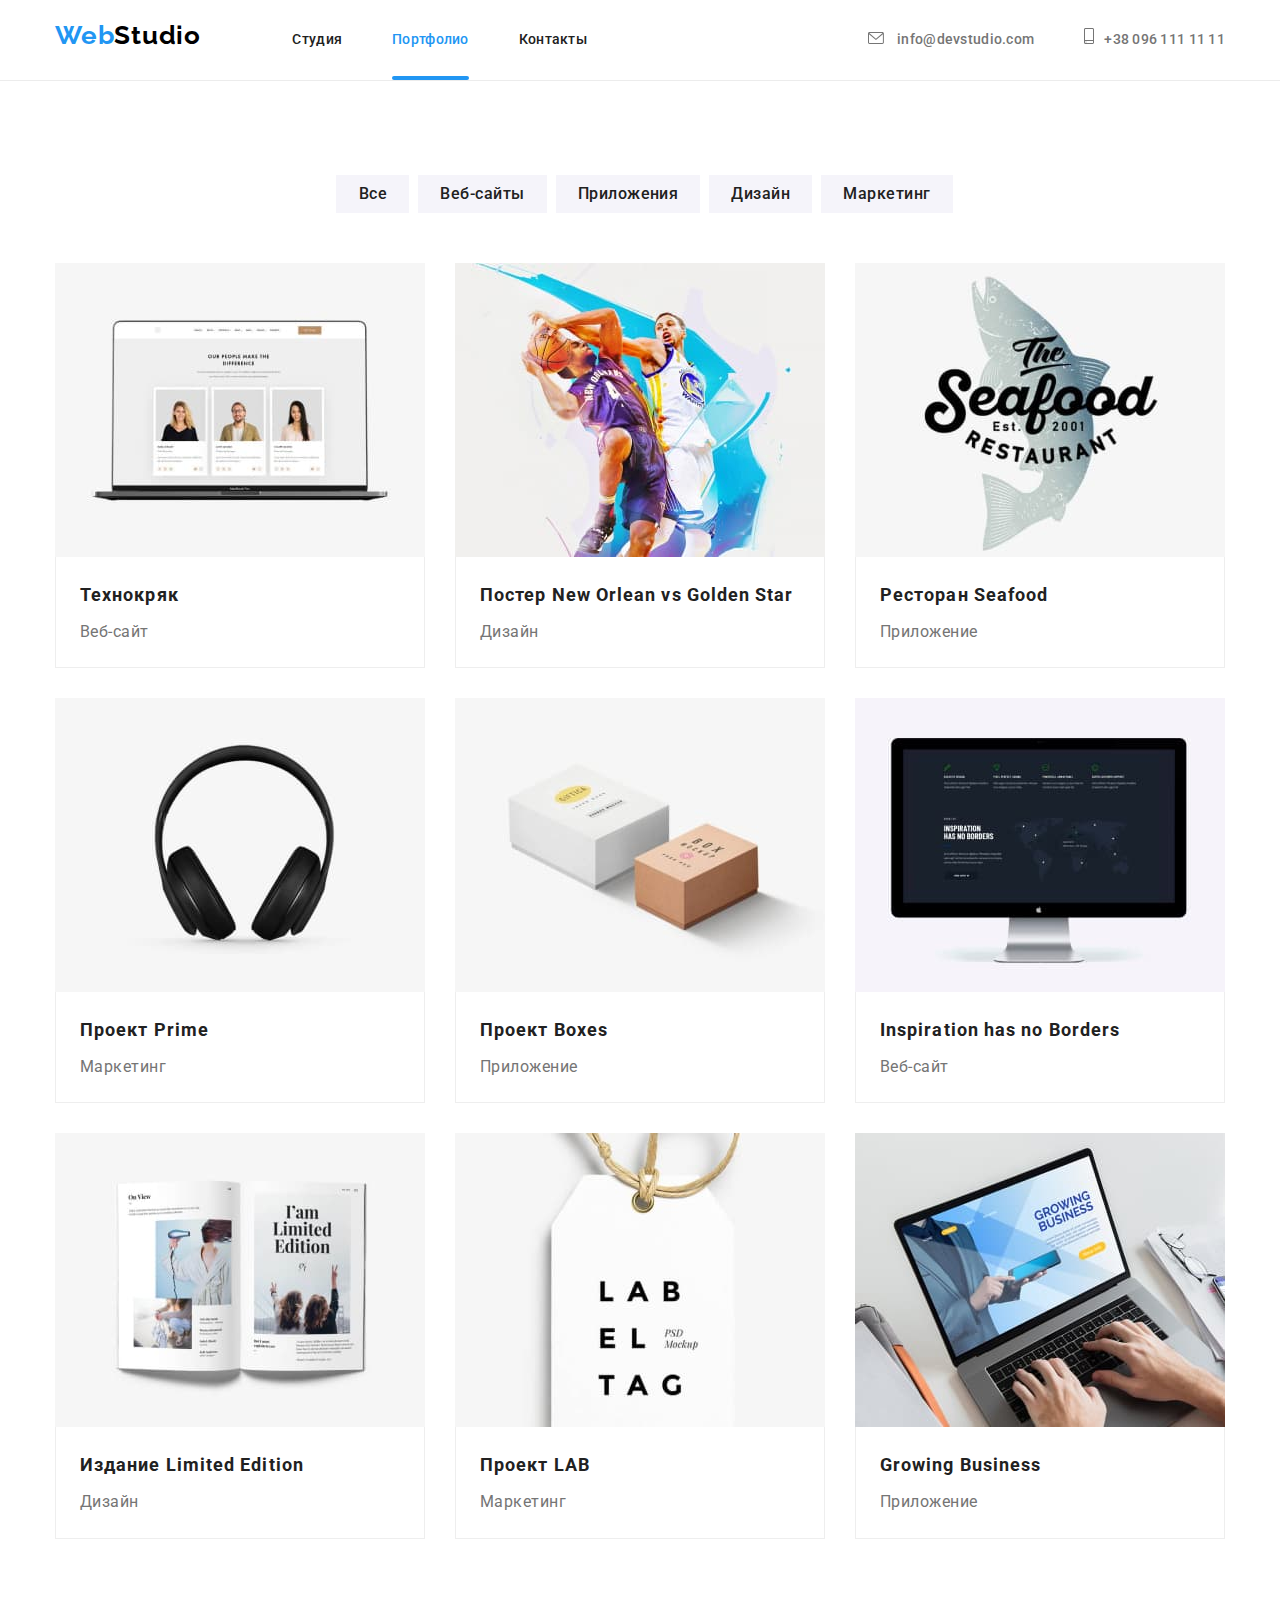
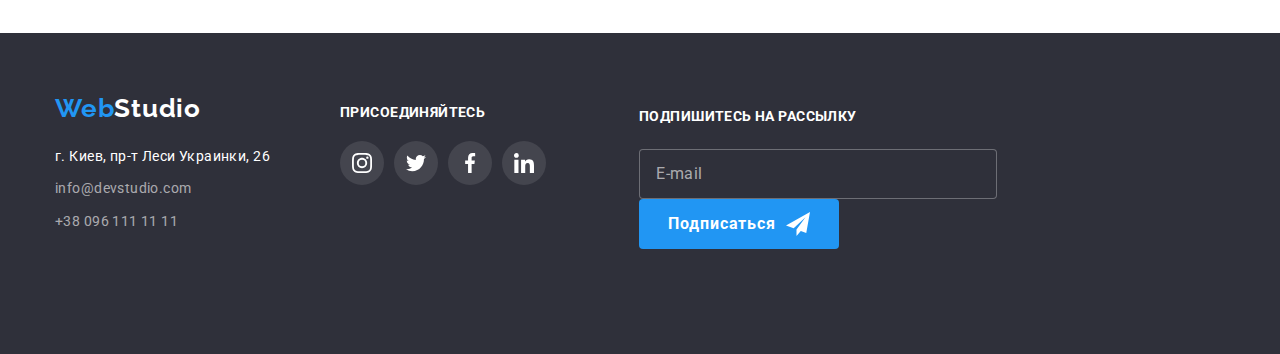
==== commit 51d908d1: "правки" ====
--- a/portfolio.html
+++ b/portfolio.html
@@ -35,17 +35,17 @@
                   <use href="./images/sprite.svg#smartphone"></use>  
                   </svg>+38 096 111 11 11</a></li>
               </ul> 
-              <button type=button class="mobile-menu-btn js-open-menu" aria-expanded="false" aria-controls="mobile-menu">
-                <svg class="mobile-menu-btn__icon" width="40px" height="40px"
-                aria-label="Переключатель мобильного меню">
-                    <use class="mobile-menu-btn__icon-burger" href="./images/sprite1.svg#icon-menu_40px"></use> 
-                    <use class="mobile-menu__icon-close" href="./images/sprite1.svg#icon-close-black"></use>   
-                </svg>
+              <button type=button class="mobile-menu-btn" data-menu-open>
+                <svg class="mobile-menu-btn__icon" width="40px" height="40px">
+                    <use class="mobile-menu-btn__icon-burger" href="./images/sprite1.svg#icon-menu_40px"></use>    
+                </svg></button>
     </div>
         </div> 
     <!--Мобильное меню--> 
-       <div class="mobile-menu" data-menu>
-            <div class="container mobile-menu__container">
+    <div class="mobile-menu" data-menu>
+        <button class="close-btn" data-menu-close><svg class="mobile-menu-btn__icon" width="40px" height="40px">
+            <use class="mobile-menu__icon-close" href="./images/sprite1.svg#icon-close-black"></use></svg></button>
+        <div class="container mobile-menu__container">
             <ul class="mobile-menu__nav-list">
                 <li class="mobile-menu__nav-item"><a href="" class=mobile-menu__link>Студия</a></li>
                 <li class="mobile-menu__nav-item"><a href="./portfolio.html" class=mobile-menu__link>Портфолио</a></li>
@@ -101,7 +101,7 @@
                     </div></div>
                 <div class="portfolio-card">
                     <h3 class="portfolio-card__title">Технокряк</h3>
-                    <p class="portfolio-list__description-text">Веб-сайт</p>
+                    <p class="portfolio-card__text">Веб-сайт</p>
                 </div>
                 </li>
                 <li class="portfolio-list__item">
--- a/css/main.min.css
+++ b/css/main.min.css
@@ -1,2 +1,2 @@
-:root{--primery-text-color: #757575;--title-text-color: #212121;--hero-title-text-color: #FFFFFF;--accent-color: #2196F3;--primery-background-color: #FFFFFF;--secondary-background-color: #2F303A;--icon-color: #AFB1B8}.portfolio-list__description{position:absolute;top:0;width:100%;height:100%;background-color:rgba(33,150,243,0.9);transform:translateY(100%);transition:transform 250ms cubic-bezier(0.4, 0, 0.2, 1)}.portfolio-list__description--text{color:var(--primery-background-color);font-weight:400;font-size:18px;line-height:28px;letter-spacing:0.03em;padding:63px 24px;margin:0}.modal__button-form,.form-card__policy,.form-card__icon--check,.footer-social__card-link,.feature-card__icon,.team-card__social,.team-card__social-link,.client-card__link,.portfolio-button{display:flex;justify-content:center;align-items:center}.container{padding-left:15px;padding-right:15px;margin-left:auto;margin-right:auto}@media screen and (min-width: 480px){.container{width:480px}}@media screen and (min-width: 768px){.container{width:768px}}@media screen and (min-width: 1200px){.container{width:1200px}}a{text-decoration:none}ul{list-style:none;margin:0;padding:0}img{display:block;max-width:100%}body{background-color:var(--primery-background-color);color:var(--primery-text-color);font-family:'Roboto', sans-serif;font-weight:400;font-size:14px;line-height:1.7;letter-spacing:0.03em;font-display:swap}.section{padding-top:94px;padding-bottom:94px}@media screen and (max-width: 1199px){.section{padding-top:60px;padding-bottom:60px}}.modal-button{font-size:16px;font-weight:700;line-height:1.9;letter-spacing:.06em;font-family:'Roboto', sans-serif;color:#FFFFFF;background-color:var(--accent-color);cursor:pointer;border-radius:4px;padding:10px 32px;min-width:200px;margin-top:30px;border-color:var(--accent-color)}.backdrop{position:fixed;z-index:2;top:0;left:0;width:100%;height:100%;background-color:rgba(0,0,0,0.2);opacity:1;transition:opacity 250ms cubic-bezier(0.4, 0, 0.2, 1);visibility:visible;overflow-y:scroll}.backdrop.is-hidden{opacity:0;pointer-events:none}.backdrop.is-hidden .modal{transform:translate(-50%, -50%) scale(0.9)}.modal{position:absolute;top:50%;left:50%;transform:translate(-50%, -50%) scale(1);width:528px;height:581px;background-color:var(--primery-background-color)}@media screen and (max-width: 1199px){.modal{width:450px;height:609px}}.modal__button-form{position:fixed;width:30px;height:30px;border-radius:50%;border:1px solid rgba(0,0,0,0.1);top:8px;right:8px;background-color:var(--primery-background-color);cursor:pointer;transition:fill 250ms cubic-bezier(0.4, 0, 0.2, 1)}.modal__button-form--close:hover{fill:var(--accent-color)}.form-card{width:100%;padding:40px;margin-left:auto;margin-right:auto}.form-card__title{font-size:20px;font-weight:700;line-height:1.15;letter-spacing:.03em;color:var(--title-text-color);margin-bottom:12px;margin-top:0}.form-card__label{position:relative;display:flex;flex-direction:column;text-align:left;margin-bottom:10px;padding:0;color:#757575;font-size:12px;font-weight:400;line-height:1.17;letter-spacing:.01em;margin-bottom:10px;margin-top:0;margin-left:0}.form-card__policy{margin-top:20px;font-size:14px;font-weight:400;line-height:1.7;letter-spacing:.03em;color:var(--primery-text-color);cursor:pointer}.form-card__link{color:var(--accent-color);text-decoration:underline}.form-card__button-submit{width:200px;height:50px;border-radius:4px;border:none;color:var(--primery-background-color);background-color:var(--accent-color);padding-top:10px;padding-bottom:10px;margin-top:30px;cursor:pointer;box-shadow:0px 2px 1px rgba(0,0,0,0.2),0px 1px 1px rgba(0,0,0,0.14),0px 1px 3px rgba(0,0,0,0.12)}.form-card .form-card__input{width:100%;height:40px;border-radius:4px;padding-left:42px;padding-top:0;padding-bottom:0;margin-top:4px;border:1px solid rgba(33,33,33,0.2);transition:border 250ms cubic-bezier(0.4, 0, 0.2, 1);outline:none;cursor:pointer}.form-card .form-card__input:hover,.form-card .form-card__input:focus{border-color:var(--accent-color)}.form-card .form-card__input:hover+.form-card__icon,.form-card .form-card__input:focus+.form-card__icon{fill:var(--accent-color)}.form-card__icon{position:absolute;top:28px;left:0;padding-left:12px;transition:fill 250ms cubic-bezier(0.4, 0, 0.2, 1)}.form-card__icon:hover,.form-card__icon:focus{fill:var(--accent-color)}textarea{resize:none;width:100%;height:120px;border-radius:4px;padding-bottom:12px;padding-top:12px;padding-right:16px;padding-left:16px;margin-top:4px;border:1px solid rgba(33,33,33,0.2);transition:border 250ms cubic-bezier(0.4, 0, 0.2, 1);outline:none}textarea:hover,textarea:focus{border-color:var(--accent-color)}textarea::placeholder{color:rgba(117,117,117,0.5);font-size:14px;font-weight:400;line-height:1.17;letter-spacing:.03em}.form-card__icon--check{width:16px;height:15px;border-radius:4px;border:2px solid #212121;margin-right:7px;transition:background-color 250ms cubic-bezier(0.4, 0, 0.2, 1)}.form-card__checkbox{appearance:none;position:absolute}.form-card__checkbox:checked+.form-card__icon--check{background-color:var(--accent-color);background-origin:border-box;border-color:var(--accent-color);background-image:url("../images/check.svg")}@media screen and (max-width: 1199px){.form-card__policy{font-size:12px;font-weight:400;line-height:1.16;letter-spacing:.03em}.form-card__link{font-size:12px;font-weight:400;line-height:1.16;letter-spacing:.03em}}.header__border--bottom{border-bottom:1px solid #ececec}.logo{font-size:26px;font-weight:700;line-height:1.19;letter-spacing:.03em;font-family:'Raleway', sans-serif;color:var(--accent-color);font-style:normal;margin-top:24px;margin-bottom:24px;margin-right:93px}.logo__header{color:#000000}.logo-footer__span-white{color:#FFFFFF}@media screen and (min-width: 480px){.logo{margin:0}}h2{font-size:36px;font-weight:700;line-height:1.17;letter-spacing:.03em;color:var(--title-text-color);margin-top:0;margin-bottom:0}@media screen and (min-width: 480px){.footer-subscribe{text-align:center}.footer-subscribe__input{width:450px;height:50px;border-radius:4px;margin-bottom:20px}}@media screen and (min-width: 768px){.footer-subscribe{display:block}.footer-subscribe__input{display:flex}}@media screen and (min-width: 1200px){.footer-subscribe{display:flex;padding-top:12px;text-align:start}.footer-subscribe__input{width:358px;height:50px;border-radius:4px;display:flex;margin-right:10px;margin-bottom:0}}.footer-subscribe__button{display:inline-flex;justify-content:center;align-items:center;width:200px;height:50px;border-radius:4px;font-size:16px;font-weight:700;line-height:1.87;letter-spacing:.06em;color:var(--primery-background-color);padding:0;border:none;background-color:var(--accent-color);cursor:pointer}.footer-subscribe__icon--send{fill:var(--primery-background-color);margin-left:10px}.footer-subscribe__input{border:1px solid rgba(255,255,255,0.3);background-color:var(--secondary-background-color);padding-left:16px;margin-top:20px;margin-right:10px}.footer-subscribe__input::placeholder{font-size:16px;font-weight:400;line-height:1.25;letter-spacing:.03em;color:rgba(255,255,255,0.6)}@media screen and (min-width: 480px){.footer-social{text-align:center;margin-left:0;margin-bottom:60px}.footer-social__card{justify-content:center}}@media screen and (min-width: 1200px){.footer-social{text-align:start;margin-right:93px;padding-top:12px}}.footer-social__card{display:flex;padding:0}.footer-social__card-icon{width:44px;height:44px}.footer-social__card-icon:not(:last-child){margin-right:10px}.footer-social__card-link{width:100%;height:100%;fill:var(--primery-background-color);background-color:rgba(255,255,255,0.1);border:none;border-radius:50%;transition:background-color 250ms cubic-bezier(0.4, 0, 0.2, 1)}.footer-social__card-link:hover,.footer-social__card-link:focus{background-color:var(--accent-color)}.mobile-menu{position:fixed;top:0;left:0;width:100vw;height:100vh;z-index:999;transform:translateX(100%);transition:transform 250ms}.mobile-menu .is-open{transform:translateX(0)}.mobile-menu-btn{display:none}@media screen and (max-width: 767px){.mobile-menu-btn{display:inline-flex;background-color:transparent;border:none;margin-right:0;padding:0;line-height:0}}.mobile-menu-btn__icon-burger:focus{fill:var(--accent-color)}.mobile-menu-btn .mobile-menu__icon-close{display:none}.mobile-menu-btn .is-open .mobile-menu__icon-close{display:block}.mobile-menu-btn .is-open .mobile-menu-btn__icon-burger{display:none}.mobile-menu{position:fixed;z-index:100;left:0;top:0;width:100vw;height:100vh;background-color:var(--primery-background-color);opacity:0;visibility:hidden;pointer-events:none;transition:transform 250ms cubic-bezier(0.4, 0, 0.2, 1)}.mobile-menu.is-open{opacity:1;visibility:visible;pointer-events:auto}.mobile-menu__container{position:relative;padding-top:48px;padding-left:40px}.mobile-menu__icon-close:focus,.mobile-menu__icon-close:hover{fill:var(--accent-color)}.close-btn{position:absolute;display:flex;top:0;right:0}.mobile-menu__nav-item:not(:last-child){padding-bottom:32px;flex-wrap:wrap}.mobile-menu__link{font-size:40px;font-weight:500;line-height:1.14;letter-spacing:.02em;color:var(--title-text-color)}.mobile-menu__link:focus{color:var(--accent-color)}.mobile-menu__contact-list{padding-top:302px;padding-bottom:64px;flex-wrap:wrap}.mobile-menu__contact-item{padding-bottom:32px}.mobile-menu__link-contact{font-size:34px;font-weight:500;line-height:1.17;letter-spacing:.02em;color:var(--accent-color)}.mobile-menu__link-mail{font-size:24px;font-weight:500;line-height:1.16;letter-spacing:.02em;color:var(--primery-text-color)}.mobile-menu__social-list{display:flex;padding-bottom:48px;justify-content:flex-start;align-items:center;flex-wrap:wrap}.mobile-menu__social-link{font-size:18px;font-weight:500;line-height:1.22;letter-spacing:.02em;color:var(--accent-color)}.mobile-menu__social-item:not(:last-child){margin-right:10px;padding-right:10px;border-right:2px solid rgba(33,33,33,0.2);height:22px}.nav .list{display:none}@media screen and (min-width: 768px){.nav .list{display:inline-flex;margin-left:88px}.nav__item:not(:last-child){margin-right:50px}.nav__link{font-size:14px;font-weight:500;line-height:1.14;letter-spacing:.02em;color:var(--title-text-color);display:block;padding-top:32px;padding-bottom:32px;padding-left:0;transition:color 250ms cubic-bezier(0.4, 0, 0.2, 1)}.nav__link:hover,.nav__link:focus{color:var(--accent-color)}.nav__item{position:relative}.nav__item--active::after{position:absolute;content:"";display:block;height:4px;width:100%;border-radius:2px;background-color:var(--accent-color);bottom:0}.nav__item--active .nav__link{color:var(--accent-color)}}.auth-nav{display:none}@media screen and (min-width: 768px){.auth-nav{display:block}}@media screen and (min-width: 768px){.auth-nav__link{font-size:12px;font-weight:500;line-height:1.16;letter-spacing:.02em}}@media screen and (min-width: 768px){.auth-nav__item:not(:last-child){margin-bottom:10px}}@media screen and (min-width: 1200px){.auth-nav{display:flex;margin-left:auto}.auth-nav__item+.auth-nav__item{margin-left:50px}.auth-nav .auth-nav__link{font-size:14px;font-weight:500;line-height:1.14;letter-spacing:.02em}}@media screen and (min-width: 1200px){.auth-nav__item:not(:last-child){margin-bottom:0px}}.auth-nav__link{color:var(--primery-text-color);fill:var(--primery-text-color);transition:color 250ms cubic-bezier(0.4, 0, 0.2, 1)}.auth-nav__link:hover,.auth-nav__link:focus{fill:var(--accent-color);color:var(--accent-color)}.auth-nav__icon{margin-right:10px}.header-container{display:flex;justify-content:space-between;align-items:center}@media screen and (min-width: 480px){.header-container{padding-top:16px;padding-bottom:16px}}@media screen and (min-width: 768px){.header-container{padding-top:0;padding-bottom:0}}.hero-section{background-image:linear-gradient(rgba(47,48,58,0.4), rgba(47,48,58,0.4));background-color:var(--secondary-background-color);background-size:cover;background-repeat:no-repeat;background-position:center;margin-right:auto;margin-left:auto;margin:0}@media screen and (min-width: 480px){.hero-section{padding-top:118px;padding-bottom:118px;min-width:480px;background-image:linear-gradient(rgba(47,48,58,0.4), rgba(47,48,58,0.4)),url("../images/header-mob-img.jpg")}}@media screen and (min-device-pixel-ratio: 2) and (min-width: 480px), screen and (min-resolution: 192dpi) and (min-width: 480px), screen and (min-resolution: 2dppx) and (min-width: 480px){.hero-section{background-image:linear-gradient(rgba(47,48,58,0.4), rgba(47,48,58,0.4)),url("../images/header-mob-img@2x.jpg")}}@media screen and (min-width: 480px){.hero-container{width:400px}}@media screen and (min-width: 480px){.hero-container__title{font-size:26px;font-weight:900;line-height:1.61;letter-spacing:.06em;color:var(--hero-title-text-color);margin-right:0}}@media screen and (min-width: 768px){.hero-section{padding-top:117px;padding-bottom:119px;min-width:768px;background-image:linear-gradient(rgba(47,48,58,0.4), rgba(47,48,58,0.4)),url("../images/header-tablet-img.jpg")}}@media screen and (min-device-pixel-ratio: 2) and (min-width: 768px), screen and (min-resolution: 192dpi) and (min-width: 768px), screen and (min-resolution: 2dppx) and (min-width: 768px){.hero-section{background-image:linear-gradient(rgba(47,48,58,0.4), rgba(47,48,58,0.4)),url("../images/header-tablet-img@2x.jpg")}}@media screen and (min-width: 1200px){.hero-section{padding-top:200px;padding-bottom:200px;max-width:1600px;background-image:linear-gradient(rgba(47,48,58,0.4), rgba(47,48,58,0.4)),url("../images/header-desktop-img.jpg")}.hero-container{margin-top:0;margin-bottom:0;width:1200px}.hero-container__title{font-size:44px;font-weight:900;line-height:1.36;letter-spacing:.06em;color:var(--hero-title-text-color);text-align:center;margin-top:0;margin-bottom:0;padding-bottom:0;padding-left:237px;padding-right:237px}}@media screen and (min-device-pixel-ratio: 2) and (min-width: 1200px), screen and (min-resolution: 192dpi) and (min-width: 1200px), screen and (min-resolution: 2dppx) and (min-width: 1200px){.hero-section{background-image:linear-gradient(rgba(47,48,58,0.4), rgba(47,48,58,0.4)),url("../images/header-desktop-img@2x.jpg")}}.hero-container{text-align:center;margin-top:0;margin-bottom:0}.hero-container__title{color:var(--hero-title-text-color);margin-top:0;margin-bottom:0;padding-bottom:0}@media screen and (min-width: 480px){.feature-list{display:block;width:450px;padding-left:0;padding-right:0}}@media screen and (min-width: 480px){.feature-card:not(:last-child){margin-bottom:30px}}@media screen and (min-width: 768px){.feature-list{display:flex;flex-wrap:wrap;width:768px}.feature-card{flex-basis:calc(100% / 2 - 30px)}.feature-card{margin-bottom:30px}}@media screen and (min-width: 768px){.feature-card{margin-bottom:30px}.feature-card:not(:nth-child(2n)){margin-right:30px}}@media screen and (min-width: 1200px){.feature-list{display:flex;flex-wrap:wrap;width:1200px}.feature-card{flex-basis:calc(100% / 4 - 30px);width:270px}.feature-card:not(:last-child){margin-right:30px}}.feature-card__icon{height:120px;margin-bottom:30px;background-color:#F5F4FA}.feature-card__title{font-size:14px;font-weight:700;line-height:1.14;letter-spacing:.03em;color:var(--title-text-color);margin-top:0;margin-bottom:0}.feature-card__text{margin-top:10px;margin-bottom:0}@media screen and (max-width: 1199px){.work-section{display:none}}.work-section{padding-top:0}.work-container{text-align:center;padding-top:0}.work-list{display:flex;flex-wrap:wrap;margin-right:-30px;margin-top:50px;padding:0}.work-card{flex-basis:calc(100% / 3 - 30px);margin-right:30px}.work-card__thumb{position:relative}.work-card__description{position:absolute;height:70px;width:100%;background-color:rgba(47,48,58,0.8);bottom:0;padding-top:27px;padding-bottom:27px}.work-card__description-title{font-size:14px;font-weight:700;line-height:1.17;letter-spacing:.03em;color:var(--primery-background-color);margin:0;padding:0}@media screen and (min-width: 480px){.team-list{display:block;margin-top:30px}.team-thumb{margin-right:0;margin-bottom:30px}}@media screen and (min-width: 768px){.team-list{display:flex;width:768px}.team-thumb{flex-basis:calc(100% / 2 - 30px)}.team-thumb:not(:nth-child(2n)){margin-right:30px}.team-thumb:not(:nth-child(-n+2)){margin-bottom:0}}@media screen and (min-width: 1200px){.team-thumb{flex-basis:calc(100% / 4 - 30px);margin-right:30px;margin-bottom:0}.team-list{margin-top:50px;margin-right:-30px;width:1200px}}.team-section{background-color:#F5F4FA}.team-container{text-align:center}.team-list{flex-wrap:wrap}.team-thumb{border-radius:0px 0px 4px 4px;box-shadow:0px 1px 3px rgba(0,0,0,0.12);box-shadow:0px 1px 1px rgba(0,0,0,0.14);box-shadow:0px 2px 1px rgba(0,0,0,0.2);background-color:var(--primery-background-color)}.team-card{padding-top:30px;padding-bottom:30px}.team-card__title{font-size:16px;font-weight:500;line-height:1.19;letter-spacing:.03em;color:var(--title-text-color);margin-top:0;margin-bottom:10px}.team-card__text{font-size:16px;line-height:1.19;letter-spacing:0.03em;margin:0}.team-card__social{margin-top:16px}.team-card__social-icon{width:44px;height:44px}.team-card__social-icon:not(:last-child){margin-right:10px}.team-card__social-link{width:100%;height:100%;border-radius:50%;fill:var(--icon-color);transition:background-color 250ms cubic-bezier(0.4, 0, 0.2, 1),fill 250ms cubic-bezier(0.4, 0, 0.2, 1)}.team-card__social-link:hover,.team-card__social-link:focus{fill:var(--primery-background-color);background-color:var(--accent-color)}@media screen and (min-width: 480px){.client-list{flex-wrap:wrap;width:480px}.client-list{flex-basis:calc(100% / 2 - 30px)}.client-card{width:210px;height:92px;margin-bottom:30px}.client-card:not(:nth-child(2n)){margin-right:30px}.client-card:nth-last-child(-n+2){margin-bottom:0}}@media screen and (min-width: 768px){.client-list{display:flex;flex-wrap:wrap;width:768px}.client-list{flex-basis:calc(100% / 3 - 30px)}.client-card{width:226px;height:92px}.client-card:not(:nth-child(3n)){margin-right:30px}.client-card:nth-last-child(-n+3){margin-bottom:0}}@media screen and (min-width: 1200px){.client-list{display:flex;width:1200px}.client-card{width:170px;height:92px}.client-card:not(:last-child){margin-right:30px}}.client{text-align:center}.client-list{display:flex;margin-top:50px}.client-card__link{width:100%;height:100%;border-radius:4px;fill:var(--icon-color);border:1px solid #afb1b8;transition:border 250ms cubic-bezier(0.4, 0, 0.2, 1),fill 250ms cubic-bezier(0.4, 0, 0.2, 1)}.client-card__link:hover,.client-card__link:focus{fill:var(--accent-color);border:1px solid var(--accent-color)}@media screen and (min-width: 480px){.portfolio-button{flex-wrap:wrap;justify-content:start;margin-bottom:40px}.portfolio-button__item{margin-bottom:15px}.portfolio-button__item:nth-last-child(-n+2){margin-bottom:0}}@media screen and (min-width: 768px){.portfolio-list{display:flex;flex-wrap:wrap;width:768px;flex-basis:calc(100% / 2 - 30px)}.portfolio-button{justify-content:center}.portfolio-button__item{margin-bottom:0}}@media screen and (min-width: 1200px){.portfolio-list{width:1200px}.portfolio-list__item{flex-basis:calc(100% / 3 - 30px)}}.portfolio-card{padding-left:24px;padding-top:20px;padding-bottom:20px;border:1px solid #EEEEEE;border-top:none}.portfolio-card__title{font-size:18px;font-weight:700;line-height:2;letter-spacing:.06em;color:var(--title-text-color);margin-top:0;margin-bottom:4px}.portfolio-card__text{font-size:16px;line-height:1.9;letter-spacing:0.03em;margin:0}.portfolio-button{margin-right:-9px;margin-bottom:50px}.portfolio-button__item{border-radius:4px}.portfolio-button__item:not(:last-child){margin-right:9px}.portfolio-button__item:hover,.portfolio-button__item:focus{box-shadow:0px 1px 1px rgba(0,0,0,0.12),0px 4px 4px rgba(0,0,0,0.06),1px 4px 6px rgba(0,0,0,0.16);cursor:pointer}.button{font-size:16px;font-weight:500;line-height:1.6;letter-spacing:.03em;color:var(--title-text-color);cursor:pointer;font-family:'Roboto', sans-serif;background-color:#f5f4fa;border-style:none;padding:6px 22px;min-width:73px;transition:background-color 250ms cubic-bezier(0.4, 0, 0.2, 1),color 250ms cubic-bezier(0.4, 0, 0.2, 1),box-shadow 250ms cubic-bezier(0.4, 0, 0.2, 1)}.button:hover,.button:focus{color:var(--primery-background-color);background-color:var(--accent-color);box-shadow:0px 3px 1px rgba(0,0,0,0.1),0px 1px 2px rgba(0,0,0,0.08),0px 2px 2px rgba(0,0,0,0.12)}.portfolio-list{flex-wrap:wrap;margin-right:-30px;margin-bottom:-30px}.portfolio-list__item{margin-right:30px;margin-bottom:30px;transition:transform 250ms cubic-bezier(0.4, 0, 0.2, 1),box-shadow 250ms cubic-bezier(0.4, 0, 0.2, 1)}.portfolio-list__item:hover,.portfolio-list__item:focus{box-shadow:0px 1px 1px rgba(0,0,0,0.12),0px 4px 4px rgba(0,0,0,0.06),1px 4px 6px rgba(0,0,0,0.16);cursor:pointer}.portfolio-list__item:hover .portfolio-list__description{transform:translateY(0)}.portfolio-list__thumb{position:relative;overflow:hidden}@media screen and (min-width: 480px){.footer{display:block}}@media screen and (min-width: 768px){.footer{display:flex;flex-wrap:wrap;justify-content:center;width:768px}}@media screen and (min-width: 1200px){.footer{display:flex;justify-content:normal;width:1200px}}.footer-section{padding-top:60px;padding-bottom:60px;background-color:var(--secondary-background-color)}@media screen and (min-width: 480px){.footer-address-card{text-align:center;margin-bottom:60px}}@media screen and (min-width: 768px){.footer-address-card{margin-right:204px}}@media screen and (min-width: 1200px){.footer-address-card{text-align:start}}@media screen and (min-width: 1200px){.footer-address-card{margin-right:70px}}address{font-style:normal;margin-top:20px}.address-list{margin-top:9px}.address-list__map{font-size:14px;font-weight:400;line-height:1.7;letter-spacing:.03em;color:#FFFFFF;font-family:'Roboto', sans-serif}.address-list__link{color:rgba(255,255,255,0.6)}.footer__title{font-size:14px;font-weight:700;line-height:1.14;letter-spacing:.03em;color:var(--primery-background-color);margin-bottom:20px;padding-left:0;margin-top:0}
+:root{--primery-text-color: #757575;--title-text-color: #212121;--hero-title-text-color: #FFFFFF;--accent-color: #2196F3;--primery-background-color: #FFFFFF;--secondary-background-color: #2F303A;--icon-color: #AFB1B8}.portfolio-list__description{position:absolute;top:0;width:100%;height:100%;background-color:rgba(33,150,243,0.9);transform:translateY(100%);transition:transform 250ms cubic-bezier(0.4, 0, 0.2, 1)}.portfolio-list__description--text{color:var(--primery-background-color);font-weight:400;font-size:18px;line-height:28px;letter-spacing:0.03em;padding:63px 24px;margin:0}.modal__button-form,.form-card__policy,.form-card__icon--check,.footer-social__card-link,.feature-card__icon,.team-card__social,.team-card__social-link,.client-card__link,.portfolio-button{display:flex;justify-content:center;align-items:center}.container{padding-left:15px;padding-right:15px;margin-left:auto;margin-right:auto}@media screen and (min-width: 480px){.container{width:480px}}@media screen and (min-width: 768px){.container{width:768px}}@media screen and (min-width: 1200px){.container{width:1200px}}a{text-decoration:none}ul{list-style:none;margin:0;padding:0}img{display:block;max-width:100%}body{background-color:var(--primery-background-color);color:var(--primery-text-color);font-family:'Roboto', sans-serif;font-weight:400;font-size:14px;line-height:1.7;letter-spacing:0.03em;font-display:swap}.section{padding-top:94px;padding-bottom:94px}@media screen and (max-width: 1199px){.section{padding-top:60px;padding-bottom:60px}}.modal-button{font-size:16px;font-weight:700;line-height:1.9;letter-spacing:.06em;font-family:'Roboto', sans-serif;color:#FFFFFF;background-color:var(--accent-color);cursor:pointer;border-radius:4px;padding:10px 32px;min-width:200px;margin-top:30px;border-color:var(--accent-color)}.backdrop{position:fixed;z-index:2;top:0;left:0;width:100%;height:100%;background-color:rgba(0,0,0,0.2);opacity:1;transition:opacity 250ms cubic-bezier(0.4, 0, 0.2, 1);visibility:visible;overflow-y:scroll}.backdrop.is-hidden{opacity:0;pointer-events:none}.backdrop.is-hidden .modal{transform:translate(-50%, -50%) scale(0.9)}.modal{position:absolute;top:50%;left:50%;transform:translate(-50%, -50%) scale(1);width:528px;height:581px;background-color:var(--primery-background-color)}@media screen and (max-width: 1199px){.modal{width:450px;height:609px}}.modal__button-form{position:fixed;width:30px;height:30px;border-radius:50%;border:1px solid rgba(0,0,0,0.1);top:8px;right:8px;background-color:var(--primery-background-color);cursor:pointer;transition:fill 250ms cubic-bezier(0.4, 0, 0.2, 1)}.modal__button-form--close:hover{fill:var(--accent-color)}.form-card{width:100%;padding:40px;margin-left:auto;margin-right:auto}.form-card__title{font-size:20px;font-weight:700;line-height:1.15;letter-spacing:.03em;color:var(--title-text-color);margin-bottom:12px;margin-top:0}.form-card__label{position:relative;display:flex;flex-direction:column;text-align:left;margin-bottom:10px;padding:0;color:#757575;font-size:12px;font-weight:400;line-height:1.17;letter-spacing:.01em;margin-bottom:10px;margin-top:0;margin-left:0}.form-card__policy{margin-top:20px;font-size:14px;font-weight:400;line-height:1.7;letter-spacing:.03em;color:var(--primery-text-color);cursor:pointer}.form-card__link{color:var(--accent-color);text-decoration:underline}.form-card__button-submit{width:200px;height:50px;border-radius:4px;border:none;color:var(--primery-background-color);background-color:var(--accent-color);padding-top:10px;padding-bottom:10px;margin-top:30px;cursor:pointer;box-shadow:0px 2px 1px rgba(0,0,0,0.2),0px 1px 1px rgba(0,0,0,0.14),0px 1px 3px rgba(0,0,0,0.12)}.form-card .form-card__input{width:100%;height:40px;border-radius:4px;padding-left:42px;padding-top:0;padding-bottom:0;margin-top:4px;border:1px solid rgba(33,33,33,0.2);transition:border 250ms cubic-bezier(0.4, 0, 0.2, 1);outline:none;cursor:pointer}.form-card .form-card__input:hover,.form-card .form-card__input:focus{border-color:var(--accent-color)}.form-card .form-card__input:hover+.form-card__icon,.form-card .form-card__input:focus+.form-card__icon{fill:var(--accent-color)}.form-card__icon{position:absolute;top:28px;left:0;padding-left:12px;transition:fill 250ms cubic-bezier(0.4, 0, 0.2, 1)}.form-card__icon:hover,.form-card__icon:focus{fill:var(--accent-color)}textarea{resize:none;width:100%;height:120px;border-radius:4px;padding-bottom:12px;padding-top:12px;padding-right:16px;padding-left:16px;margin-top:4px;border:1px solid rgba(33,33,33,0.2);transition:border 250ms cubic-bezier(0.4, 0, 0.2, 1);outline:none}textarea:hover,textarea:focus{border-color:var(--accent-color)}textarea::placeholder{color:rgba(117,117,117,0.5);font-size:14px;font-weight:400;line-height:1.17;letter-spacing:.03em}.form-card__icon--check{width:16px;height:15px;border-radius:4px;border:2px solid #212121;margin-right:7px;transition:background-color 250ms cubic-bezier(0.4, 0, 0.2, 1)}.form-card__checkbox{appearance:none;position:absolute}.form-card__checkbox:checked+.form-card__icon--check{background-color:var(--accent-color);background-origin:border-box;border-color:var(--accent-color);background-image:url("../images/check.svg")}@media screen and (max-width: 1199px){.form-card__policy{font-size:12px;font-weight:400;line-height:1.16;letter-spacing:.03em}.form-card__link{font-size:12px;font-weight:400;line-height:1.16;letter-spacing:.03em}}.header__border--bottom{border-bottom:1px solid #ececec}.logo{font-size:26px;font-weight:700;line-height:1.19;letter-spacing:.03em;font-family:'Raleway', sans-serif;color:var(--accent-color);font-style:normal;margin-top:24px;margin-bottom:24px;margin-right:93px}.logo__header{color:#000000}.logo-footer__span-white{color:#FFFFFF}@media screen and (min-width: 480px){.logo{margin:0}}h2{font-size:36px;font-weight:700;line-height:1.17;letter-spacing:.03em;color:var(--title-text-color);margin-top:0;margin-bottom:0}@media screen and (min-width: 480px){.footer-subscribe{text-align:center}.footer-subscribe__input{width:450px;height:50px;border-radius:4px;margin-bottom:20px}}@media screen and (min-width: 768px){.footer-subscribe{display:block}.footer-subscribe__input{display:flex}}@media screen and (min-width: 1200px){.footer-subscribe{display:flex;padding-top:12px;text-align:start}.footer-subscribe__input{width:358px;height:50px;border-radius:4px;margin-right:10px;margin-bottom:0}}.footer-subscribe__button{display:inline-flex;justify-content:center;align-items:center;width:200px;height:50px;border-radius:4px;font-size:16px;font-weight:700;line-height:1.87;letter-spacing:.06em;color:var(--primery-background-color);padding:0;border:none;background-color:var(--accent-color);cursor:pointer}.footer-subscribe__icon--send{fill:var(--primery-background-color);margin-left:10px}.footer-subscribe__input{border:1px solid rgba(255,255,255,0.3);background-color:var(--secondary-background-color);padding-left:16px;margin-top:20px;margin-right:10px}.footer-subscribe__input::placeholder{font-size:16px;font-weight:400;line-height:1.25;letter-spacing:.03em;color:rgba(255,255,255,0.6)}@media screen and (min-width: 480px){.footer-social{text-align:center;margin-left:0;margin-bottom:60px}.footer-social__card{justify-content:center}}@media screen and (min-width: 1200px){.footer-social{text-align:start;margin-right:93px;padding-top:12px}}.footer-social__card{display:flex;padding:0}.footer-social__card-icon{width:44px;height:44px}.footer-social__card-icon:not(:last-child){margin-right:10px}.footer-social__card-link{width:100%;height:100%;fill:var(--primery-background-color);background-color:rgba(255,255,255,0.1);border:none;border-radius:50%;transition:background-color 250ms cubic-bezier(0.4, 0, 0.2, 1)}.footer-social__card-link:hover,.footer-social__card-link:focus{background-color:var(--accent-color)}.mobile-menu-btn{display:none}@media screen and (max-width: 767px){.mobile-menu-btn{display:inline-flex;background-color:transparent;border:none;margin-right:0;padding:0;line-height:0}}.close-btn{background-color:transparent;border:none;margin-top:10px;margin-left:15px}.mobile-menu-btn__icon-burger:focus{fill:var(--accent-color)}.mobile-menu-btn .mobile-menu__icon-close{display:none}.mobile-menu-btn .is-open .mobile-menu__icon-close{display:block}.mobile-menu-btn .is-open .mobile-menu-btn__icon-burger{display:none}.mobile-menu{position:fixed;z-index:100;left:0;top:0;width:100vw;height:100vh;background-color:var(--primery-background-color);opacity:0;visibility:hidden;pointer-events:none;transition:transform 250ms cubic-bezier(0.4, 0, 0.2, 1)}.mobile-menu .is-open{opacity:1;visibility:visible;pointer-events:auto}.mobile-menu__container{position:relative;padding-top:48px;padding-left:40px;margin:0}.mobile-menu__icon-close:focus,.mobile-menu__icon-close:hover{fill:var(--accent-color)}.close-btn{position:absolute;display:flex;top:0;right:0}.mobile-menu__nav-item:not(:last-child){padding-bottom:32px;flex-wrap:wrap}.mobile-menu__link{font-size:40px;font-weight:500;line-height:1.14;letter-spacing:.02em;color:var(--title-text-color)}.mobile-menu__link:focus{color:var(--accent-color)}.mobile-menu__contact-list{padding-top:302px;padding-bottom:64px;flex-wrap:wrap}.mobile-menu__contact-item{padding-bottom:32px}.mobile-menu__link-contact{font-size:34px;font-weight:500;line-height:1.17;letter-spacing:.02em;color:var(--accent-color)}.mobile-menu__link-mail{font-size:24px;font-weight:500;line-height:1.16;letter-spacing:.02em;color:var(--primery-text-color)}.mobile-menu__social-list{display:flex;padding-bottom:48px;justify-content:flex-start;align-items:center;flex-wrap:wrap}.mobile-menu__social-link{font-size:18px;font-weight:500;line-height:1.22;letter-spacing:.02em;color:var(--accent-color)}.mobile-menu__social-item:not(:last-child){margin-right:10px;padding-right:10px;border-right:2px solid rgba(33,33,33,0.2);height:22px}.nav .list{display:none}@media screen and (min-width: 768px){.nav .list{display:inline-flex;margin-left:88px}.nav__item:not(:last-child){margin-right:50px}.nav__link{font-size:14px;font-weight:500;line-height:1.14;letter-spacing:.02em;color:var(--title-text-color);display:block;padding-top:32px;padding-bottom:32px;padding-left:0;transition:color 250ms cubic-bezier(0.4, 0, 0.2, 1)}.nav__link:hover,.nav__link:focus{color:var(--accent-color)}.nav__item{position:relative}.nav__item--active::after{position:absolute;content:"";display:block;height:4px;width:100%;border-radius:2px;background-color:var(--accent-color);bottom:0}.nav__item--active .nav__link{color:var(--accent-color)}}.auth-nav{display:none}@media screen and (min-width: 768px){.auth-nav{display:block}}@media screen and (min-width: 768px){.auth-nav__link{font-size:12px;font-weight:500;line-height:1.16;letter-spacing:.02em}.auth-nav__item:not(:last-child){margin-bottom:10px}}@media screen and (min-width: 1200px){.auth-nav{display:flex;margin-left:auto}.auth-nav__item+.auth-nav__item{margin-left:50px}.auth-nav .auth-nav__link{font-size:14px;font-weight:500;line-height:1.14;letter-spacing:.02em}}@media screen and (min-width: 1200px){.auth-nav__item:not(:last-child){margin-bottom:0px}}.auth-nav__link{color:var(--primery-text-color);fill:var(--primery-text-color);transition:color 250ms cubic-bezier(0.4, 0, 0.2, 1)}.auth-nav__link:hover,.auth-nav__link:focus{fill:var(--accent-color);color:var(--accent-color)}.auth-nav__icon{margin-right:10px}.header-container{display:flex;justify-content:space-between;align-items:center}@media screen and (min-width: 480px){.header-container{padding-top:16px;padding-bottom:16px}}@media screen and (min-width: 768px){.header-container{padding-top:0;padding-bottom:0}}.hero-section{background-image:linear-gradient(rgba(47,48,58,0.4), rgba(47,48,58,0.4));background-color:var(--secondary-background-color);background-size:cover;background-repeat:no-repeat;background-position:center;margin-right:auto;margin-left:auto;margin:0}@media screen and (min-width: 480px){.hero-section{padding-top:118px;padding-bottom:118px;background-image:linear-gradient(rgba(47,48,58,0.4), rgba(47,48,58,0.4)),url("../images/header-mob-img.jpg")}}@media screen and (min-device-pixel-ratio: 2) and (min-width: 480px), screen and (min-resolution: 192dpi) and (min-width: 480px), screen and (min-resolution: 2dppx) and (min-width: 480px){.hero-section{background-image:linear-gradient(rgba(47,48,58,0.4), rgba(47,48,58,0.4)),url("../images/header-mob-img@2x.jpg")}}@media screen and (min-width: 480px){.hero-container{width:400px}.hero-container__title{font-size:26px;font-weight:900;line-height:1.61;letter-spacing:.06em;color:var(--hero-title-text-color);margin-right:0}}@media screen and (min-width: 768px){.hero-section{padding-top:117px;padding-bottom:119px;min-width:768px;background-image:linear-gradient(rgba(47,48,58,0.4), rgba(47,48,58,0.4)),url("../images/header-tablet-img.jpg")}}@media screen and (min-device-pixel-ratio: 2) and (min-width: 768px), screen and (min-resolution: 192dpi) and (min-width: 768px), screen and (min-resolution: 2dppx) and (min-width: 768px){.hero-section{background-image:linear-gradient(rgba(47,48,58,0.4), rgba(47,48,58,0.4)),url("../images/header-tablet-img@2x.jpg")}}@media screen and (min-width: 1200px){.hero-section{padding-top:200px;padding-bottom:200px;max-width:1600px;background-image:linear-gradient(rgba(47,48,58,0.4), rgba(47,48,58,0.4)),url("../images/header-desktop-img.jpg")}.hero-container{margin-top:0;margin-bottom:0;width:1200px}.hero-container__title{font-size:44px;font-weight:900;line-height:1.36;letter-spacing:.06em;color:var(--hero-title-text-color);text-align:center;margin-top:0;margin-bottom:0;padding-bottom:0;padding-left:237px;padding-right:237px}}@media screen and (min-device-pixel-ratio: 2) and (min-width: 1200px), screen and (min-resolution: 192dpi) and (min-width: 1200px), screen and (min-resolution: 2dppx) and (min-width: 1200px){.hero-section{background-image:linear-gradient(rgba(47,48,58,0.4), rgba(47,48,58,0.4)),url("../images/header-desktop-img@2x.jpg")}}.hero-container{text-align:center;margin-top:0;margin-bottom:0}.hero-container__title{color:var(--hero-title-text-color);margin-top:0;margin-bottom:0;padding-bottom:0}@media screen and (min-width: 480px){.feature-list{display:block;width:450px;padding-left:0;padding-right:0}}@media screen and (min-width: 480px){.feature-card:not(:last-child){margin-bottom:30px}}@media screen and (min-width: 768px){.feature-list{display:flex;flex-wrap:wrap;width:768px}.feature-card{flex-basis:calc(100% / 2 - 30px);margin-bottom:30px}.feature-card:not(:nth-child(2n)){margin-right:30px}}@media screen and (min-width: 1200px){.feature-list{display:flex;flex-wrap:wrap;width:1200px}.feature-card{flex-basis:calc(100% / 4 - 30px);width:270px}.feature-card:not(:last-child){margin-right:30px}}.feature-card__icon{height:120px;margin-bottom:30px;background-color:#F5F4FA}.feature-card__title{font-size:14px;font-weight:700;line-height:1.14;letter-spacing:.03em;color:var(--title-text-color);margin-top:0;margin-bottom:0}.feature-card__text{margin-top:10px;margin-bottom:0}@media screen and (max-width: 1199px){.work-section{display:none}}.work-section{padding-top:0}.work-container{text-align:center;padding-top:0}.work-list{display:flex;flex-wrap:wrap;margin-right:-30px;margin-top:50px;padding:0}.work-card{flex-basis:calc(100% / 3 - 30px);margin-right:30px}.work-card__thumb{position:relative}.work-card__description{position:absolute;height:70px;width:100%;background-color:rgba(47,48,58,0.8);bottom:0;padding-top:27px;padding-bottom:27px}.work-card__description-title{font-size:14px;font-weight:700;line-height:1.17;letter-spacing:.03em;color:var(--primery-background-color);margin:0;padding:0}@media screen and (min-width: 480px){.team-list{display:block;margin-top:30px}.team-thumb{margin-right:0;margin-bottom:30px}}@media screen and (min-width: 768px){.team-list{display:flex;width:768px}.team-thumb{flex-basis:calc(100% / 2 - 30px)}.team-thumb:not(:nth-child(2n)){margin-right:30px}.team-thumb:not(:nth-child(-n+2)){margin-bottom:0}}@media screen and (min-width: 1200px){.team-thumb{flex-basis:calc(100% / 4 - 30px);margin-right:30px;margin-bottom:0}.team-list{margin-top:50px;margin-right:-30px;width:1200px}}.team-section{background-color:#F5F4FA}.team-container{text-align:center}.team-list{flex-wrap:wrap}.team-thumb{border-radius:0px 0px 4px 4px;box-shadow:0px 1px 3px rgba(0,0,0,0.12);box-shadow:0px 1px 1px rgba(0,0,0,0.14);box-shadow:0px 2px 1px rgba(0,0,0,0.2);background-color:var(--primery-background-color)}.team-card{padding-top:30px;padding-bottom:30px}.team-card__title{font-size:16px;font-weight:500;line-height:1.19;letter-spacing:.03em;color:var(--title-text-color);margin-top:0;margin-bottom:10px}.team-card__text{font-size:16px;line-height:1.19;letter-spacing:0.03em;margin:0}.team-card__social{margin-top:16px}.team-card__social-icon{width:44px;height:44px}.team-card__social-icon:not(:last-child){margin-right:10px}.team-card__social-link{width:100%;height:100%;border-radius:50%;fill:var(--icon-color);transition:background-color 250ms cubic-bezier(0.4, 0, 0.2, 1),fill 250ms cubic-bezier(0.4, 0, 0.2, 1)}.team-card__social-link:hover,.team-card__social-link:focus{fill:var(--primery-background-color);background-color:var(--accent-color)}@media screen and (min-width: 480px){.client-list{flex-wrap:wrap;width:480px}.client-list{flex-basis:calc(100% / 2 - 30px)}.client-card{width:210px;height:92px;margin-bottom:30px}.client-card:not(:nth-child(2n)){margin-right:30px}.client-card:nth-last-child(-n+2){margin-bottom:0}}@media screen and (min-width: 768px){.client-list{display:flex;flex-wrap:wrap;width:768px}.client-list{flex-basis:calc(100% / 3 - 30px)}.client-card{width:226px;height:92px}.client-card:not(:nth-child(3n)){margin-right:30px}.client-card:nth-last-child(-n+3){margin-bottom:0}}@media screen and (min-width: 1200px){.client-list{display:flex;width:1200px}.client-card{width:170px;height:92px}.client-card:not(:last-child){margin-right:30px}}.client{text-align:center}.client-list{display:flex;margin-top:50px}.client-card__link{width:100%;height:100%;border-radius:4px;fill:var(--icon-color);border:1px solid #afb1b8;transition:border 250ms cubic-bezier(0.4, 0, 0.2, 1),fill 250ms cubic-bezier(0.4, 0, 0.2, 1)}.client-card__link:hover,.client-card__link:focus{fill:var(--accent-color);border:1px solid var(--accent-color)}@media screen and (min-width: 480px){.portfolio-button{flex-wrap:wrap;justify-content:start;margin-bottom:40px}.portfolio-button__item{margin-bottom:15px}.portfolio-button__item:nth-last-child(-n+2){margin-bottom:0}}@media screen and (min-width: 768px){.portfolio-list{display:flex;flex-wrap:wrap;width:768px;flex-basis:calc(100% / 2 - 30px)}.portfolio-button{justify-content:center}.portfolio-button__item{margin-bottom:0}}@media screen and (min-width: 1200px){.portfolio-list{width:1200px}__item{flex-basis:calc(100% / 3 - 30px)}}.portfolio-card{padding-left:24px;padding-top:20px;padding-bottom:20px;border:1px solid #EEEEEE;border-top:none}.portfolio-card__title{font-size:18px;font-weight:700;line-height:2;letter-spacing:.06em;color:var(--title-text-color);margin-top:0;margin-bottom:4px}.portfolio-card__text{font-size:16px;line-height:1.9;letter-spacing:0.03em;margin:0}.portfolio-button{margin-right:-9px;margin-bottom:50px}.portfolio-button__item{border-radius:4px}.portfolio-button__item:not(:last-child){margin-right:9px}.portfolio-button__item:hover,.portfolio-button__item:focus{box-shadow:0px 1px 1px rgba(0,0,0,0.12),0px 4px 4px rgba(0,0,0,0.06),1px 4px 6px rgba(0,0,0,0.16);cursor:pointer}.button{font-size:16px;font-weight:500;line-height:1.6;letter-spacing:.03em;color:var(--title-text-color);cursor:pointer;font-family:'Roboto', sans-serif;background-color:#f5f4fa;border-style:none;padding:6px 22px;min-width:73px;transition:background-color 250ms cubic-bezier(0.4, 0, 0.2, 1),color 250ms cubic-bezier(0.4, 0, 0.2, 1),box-shadow 250ms cubic-bezier(0.4, 0, 0.2, 1)}.button:hover,.button:focus{color:var(--primery-background-color);background-color:var(--accent-color);box-shadow:0px 3px 1px rgba(0,0,0,0.1),0px 1px 2px rgba(0,0,0,0.08),0px 2px 2px rgba(0,0,0,0.12)}.portfolio-list{flex-wrap:wrap;margin-right:-30px;margin-bottom:-30px}.portfolio-list__item{margin-right:30px;margin-bottom:30px;transition:transform 250ms cubic-bezier(0.4, 0, 0.2, 1),box-shadow 250ms cubic-bezier(0.4, 0, 0.2, 1)}.portfolio-list__item:hover,.portfolio-list__item:focus{box-shadow:0px 1px 1px rgba(0,0,0,0.12),0px 4px 4px rgba(0,0,0,0.06),1px 4px 6px rgba(0,0,0,0.16);cursor:pointer}.portfolio-list__item:hover .portfolio-list__description{transform:translateY(0)}.portfolio-list__thumb{position:relative;overflow:hidden}@media screen and (min-width: 480px){.footer{display:block}}@media screen and (min-width: 768px){.footer{display:flex;flex-wrap:wrap;justify-content:center;width:768px}}@media screen and (min-width: 1200px){.footer{display:flex;justify-content:normal;width:1200px}}.footer-section{padding-top:60px;padding-bottom:60px;background-color:var(--secondary-background-color)}@media screen and (min-width: 480px){.footer-address-card{text-align:center;margin-bottom:60px}}@media screen and (min-width: 768px){.footer-address-card{margin-right:204px}}@media screen and (min-width: 1200px){.footer-address-card{text-align:start}}@media screen and (min-width: 1200px){.footer-address-card{margin-right:70px}}address{font-style:normal;margin-top:20px}.address-list{margin-top:9px}.address-list__map{font-size:14px;font-weight:400;line-height:1.7;letter-spacing:.03em;color:#FFFFFF;font-family:'Roboto', sans-serif}.address-list__link{color:rgba(255,255,255,0.6)}.footer__title{font-size:14px;font-weight:700;line-height:1.14;letter-spacing:.03em;color:var(--primery-background-color);margin-bottom:20px;padding-left:0;margin-top:0}
 /*# sourceMappingURL=main.min.css.map */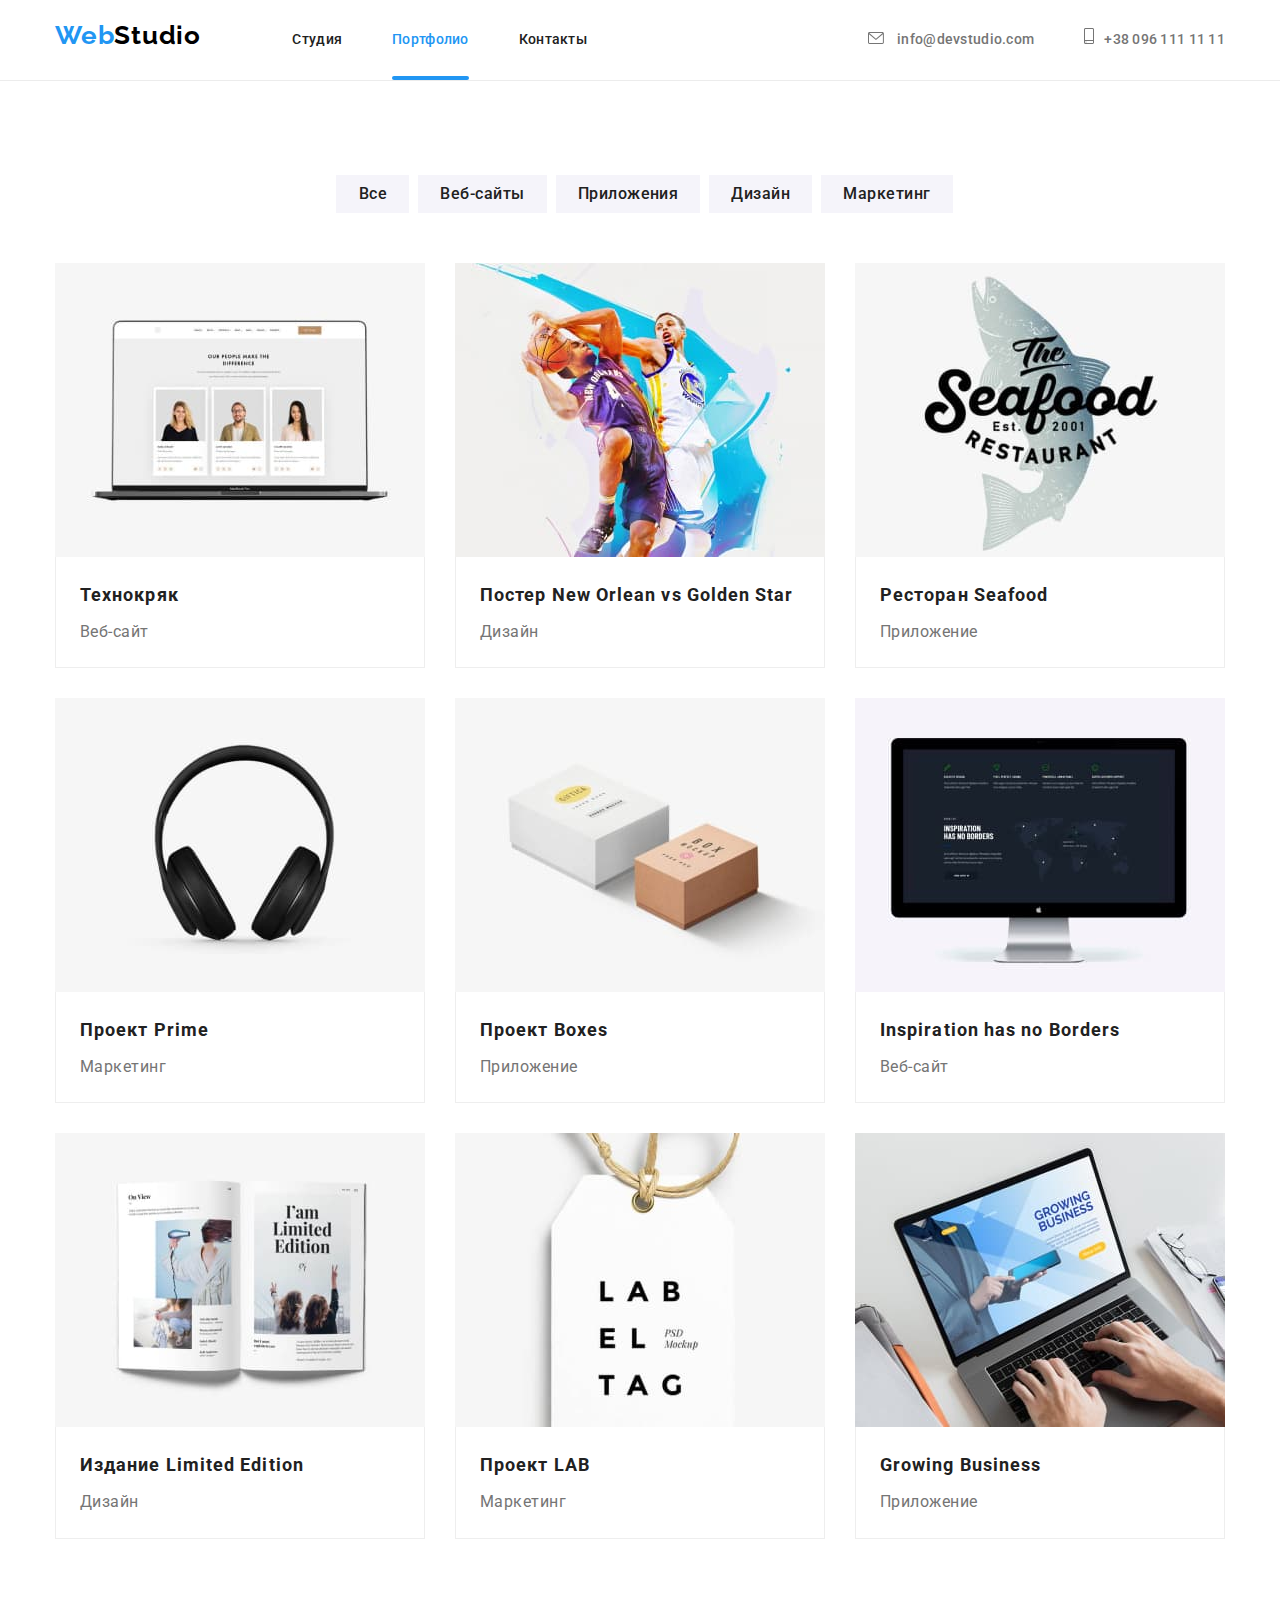
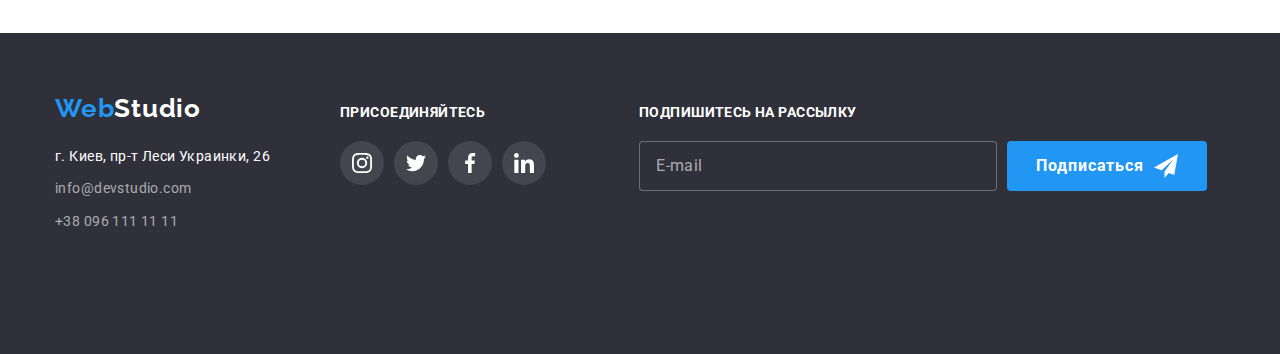
==== commit 9a15081b: "редагує" ====
--- a/portfolio.html
+++ b/portfolio.html
@@ -82,18 +82,22 @@
                     <div class="portfolio-list__thumb">
                         <picture> 
                             <source media="(min-width: 1200px)" 
-                            srcset="./images/portfolio-desktop.jpg 1x, ./images/portfolio-desktop-webp.jpg 1x
-                            ./images/portfolio-desktop@2x.jpg 2x, ./images/portfolio-desktop@2x-webp.jpg 2x">
-        
-                            <source media="(min-width: 768px)"
-                            srcset="./images/portfolio-tablet.jpg 1x, ./images/portfolio-tablet-webp.jpg 1x
-                            ./images/portfolio-tablet@2x.jpg 2x, ./images/portfolio-tablet@2x-webp 1x"> 
-                                   
-                            <source media="(min-width: 480px)"
-                            srcset="./images/portfolio-mobile.jpg 1x, ./images/portfolio-mobile-webp.jpg 1x
-                            ./images/portfolio-mobile@2x.jpg 2x, ./images/portfolio-mobile@2x-webp 1x">
+                            srcset="./images/portfolio-desktop.jpg 1x, ./images/portfolio-desktop@2x.jpg 2x"> 
+                            <source media="(min-width: 1200px)"  
+                            srcset="./images/portfolio-desktop-webp.jpg 1x, ./images/portfolio-desktop@2x-webp.jpg 2x" type="image/webp">
+
+                            <source media="(min-width: 768px)"
+                            srcset="./images/portfolio-tablet.jpg 1x, ./images/portfolio-tablet@2x.jpg 2x"> 
+                            <source media="(min-width: 768px)"
+                            srcset="./images/portfolio-tablet-webp.jpg 1x, ./images/portfolio-tablet@2x-webp 2x" type="image/webp"> 
+                                   
+                            <source media="(min-width: 480px)"
+                            srcset="./images/portfolio-mobile.jpg 1x, ./images/portfolio-mobile@2x.jpg 2x"> 
+                            <source media="(min-width: 480px)"
+                            srcset="./images/portfolio-mobile-webp.jpg 1x, ./images/portfolio-mobile@2x-webp 2x" type="image/webp">
                             
                         <img src="./images/img4.jpg" alt="технокряк"/>
+
                     <div class="portfolio-list__description">
                         <p class="portfolio-list__description--text">Технокряк это современная площадка распространения коронавируса. 
                            Компании используют эту платформу для цифрового шпионажа и атак 
@@ -108,18 +112,22 @@
                     <div class="portfolio-list__thumb">
                         <picture> 
                             <source media="(min-width: 1200px)" 
-                            srcset="./images/portfolio-desktop-1.jpg 1x, ./images/portfolio-deskto-1-webp.jpg 1x
-                            ./images/portfolio-desktop-1@2x.jpg 2x, ./images/portfolio-desktop-1@2x-webp.jpg 2x">
-        
-                            <source media="(min-width: 768px)"
-                            srcset="./images/portfolio-tablet-1.jpg 1x, ./images/portfolio-tablet-1-webp.jpg 1x
-                            ./images/portfolio-tablet-1@2x.jpg 2x, ./images/portfolio-tablet-1@2x-webp 1x"> 
-                                   
-                            <source media="(min-width: 480px)"
-                            srcset="./images/portfolio-mobile-1.jpg 1x, ./images/portfolio-mobile-1-webp.jpg 1x
-                            ./images/portfolio-mobile-1@2x.jpg 2x, ./images/portfolio-mobile-1@2x-webp 1x">
+                            srcset="./images/portfolio-desktop-1.jpg 1x, ./images/portfolio-desktop-1@2x.jpg 2x"> 
+                            <source media="(min-width: 1200px)" 
+                            srcset="./images/portfolio-deskto-1-webp.jpg 1x, ./images/portfolio-desktop-1@2x-webp.jpg 2x" type="image/webp">
+        
+                            <source media="(min-width: 768px)"
+                            srcset="./images/portfolio-tablet-1.jpg 1x, ./images/portfolio-tablet-1@2x.jpg 2x"> 
+                            <source media="(min-width: 768px)"
+                            srcset="./images/portfolio-tablet-1-webp.jpg 1x, ./images/portfolio-tablet-1@2x-webp 2x" type="image/webp"> 
+                                   
+                            <source media="(min-width: 480px)"
+                            srcset="./images/portfolio-mobile-1.jpg 1x, ./images/portfolio-mobile-1@2x.jpg 2x">
+                            <source media="(min-width: 480px)"
+                            srcset="./images/portfolio-mobile-1-webp.jpg 1x, ./images/portfolio-mobile-1@2x-webp 2x" type="image/webp">
 
                         <img src="./images/img5.jpg" alt="Постер New Orlean vs Golden Star"/>
+
                         <div class="portfolio-list__description">
                             <p class="portfolio-list__description--text">Технокряк это современная площадка распространения коронавируса. 
                                Компании используют эту платформу для цифрового шпионажа и атак 
@@ -134,16 +142,19 @@
                     <div class="portfolio-list__thumb">
                         <picture> 
                             <source media="(min-width: 1200px)" 
-                            srcset="./images/portfolio-desktop-2.jpg 1x, ./images/portfolio-desktop-2-webp.jpg 1x
-                            ./images/portfolio-desktop-2@2x.jpg 2x, ./images/portfolio-desktop-2@2x-webp.jpg 2x">
-        
-                            <source media="(min-width: 768px)"
-                            srcset="./images/portfolio-tablet-2.jpg 1x, ./images/portfolio-tablet-2-webp.jpg 1x
-                            ./images/portfolio-tablet-2@2x.jpg 2x, ./images/portfolio-tablet-2@2x-webp 1x"> 
-                                   
-                            <source media="(min-width: 480px)"
-                            srcset="./images/portfolio-mobile-2.jpg 1x, ./images/portfolio-mobile-2-webp.jpg 1x
-                            ./images/portfolio-mobile-2@2x.jpg 2x, ./images/portfolio-mobile-2@2x-webp 1x">
+                            srcset="./images/portfolio-desktop-2.jpg 1x, ./images/portfolio-desktop-2@2x.jpg 2x">
+                            <source media="(min-width: 1200px)" 
+                            srcset="./images/portfolio-desktop-2-webp.jpg 1x, ./images/portfolio-desktop-2@2x-webp.jpg 2x" type="image/webp">
+        
+                            <source media="(min-width: 768px)"
+                            srcset="./images/portfolio-tablet-2.jpg 1x, ./images/portfolio-tablet-2@2x.jpg 2x"> 
+                            <source media="(min-width: 768px)"
+                            srcset="./images/portfolio-tablet-2-webp.jpg 1x, ./images/portfolio-tablet-2@2x-webp 2x" type="image/webp"> 
+                                   
+                            <source media="(min-width: 480px)"
+                            srcset="./images/portfolio-mobile-2.jpg 1x, ./images/portfolio-mobile-2@2x.jpg 2x"> 
+                            <source media="(min-width: 480px)"
+                            srcset="./images/portfolio-mobile-2-webp.jpg 1x, ./images/portfolio-mobile-2@2x-webp 2x" type="image/webp">
                         <img src="./images/img6.jpg" alt="Ресторан Seafood"/>
 
                         <div class="portfolio-list__description">
@@ -160,16 +171,19 @@
                     <div class="portfolio-list__thumb">
                         <picture> 
                             <source media="(min-width: 1200px)" 
-                            srcset="./images/portfolio-desktop-3.jpg 1x, ./images/portfolio-desktop-3-webp.jpg 1x
-                            ./images/portfolio-desktop-3@2x.jpg 2x, ./images/portfolio-desktop-3@2x-webp.jpg 2x">
-        
-                            <source media="(min-width: 768px)"
-                            srcset="./images/portfolio-tablet-3.jpg 1x, ./images/portfolio-tablet-3-webp.jpg 1x
-                            ./images/portfolio-tablet-3@2x.jpg 2x, ./images/portfolio-tablet-3@2x-webp 1x"> 
-                                   
-                            <source media="(min-width: 480px)"
-                            srcset="./images/portfolio-mobile-3.jpg 1x, ./images/portfolio-mobile-3-webp.jpg 1x
-                            ./images/portfolio-mobile-3@2x.jpg 2x, ./images/portfolio-mobile-3@2x-webp 1x">
+                            srcset="./images/portfolio-desktop-3.jpg 1x, ./images/portfolio-desktop-3@2x.jpg 2x">
+                            <source media="(min-width: 1200px)" 
+                            srcset="./images/portfolio-desktop-3-webp.jpg 1x, ./images/portfolio-desktop-3@2x-webp.jpg 2x" type="image/webp">
+        
+                            <source media="(min-width: 768px)"
+                            srcset="./images/portfolio-tablet-3.jpg 1x, ./images/portfolio-tablet-3@2x.jpg 2x"> 
+                            <source media="(min-width: 768px)"
+                            srcset="./images/portfolio-tablet-3-webp.jpg 1x, ./images/portfolio-tablet-3@2x-webp 2x" type="image/webp"> 
+                                   
+                            <source media="(min-width: 480px)"
+                            srcset="./images/portfolio-mobile-3.jpg 1x, ./images/portfolio-mobile-3@2x.jpg 2x">
+                            <source media="(min-width: 480px)"
+                            srcset="./images/portfolio-mobile-3-webp.jpg 1x, ./images/portfolio-mobile-3@2x-webp 2x" type="image/webp">
                         <img src="./images/img7.jpg" alt="Проект Prime"/>
 
                         <div class="portfolio-list__description">
@@ -186,16 +200,19 @@
                     <div class="portfolio-list__thumb">
                         <picture> 
                             <source media="(min-width: 1200px)" 
-                            srcset="./images/portfolio-desktop-4.jpg 1x, ./images/portfolio-desktop-4-webp.jpg 1x
-                            ./images/portfolio-desktop-4@2x.jpg 2x, ./images/portfolio-desktop-4@2x-webp.jpg 2x">
-        
-                            <source media="(min-width: 768px)"
-                            srcset="./images/portfolio-tablet-4.jpg 1x, ./images/portfolio-tablet-4-webp.jpg 1x
-                            ./images/portfolio-tablet-4@2x.jpg 2x, ./images/portfolio-tablet-4@2x-webp 1x"> 
-                                   
-                            <source media="(min-width: 480px)"
-                            srcset="./images/portfolio-mobile-4.jpg 1x, ./images/portfolio-mobile-4-webp.jpg 1x
-                            ./images/portfolio-mobile-4@2x.jpg 2x, ./images/portfolio-mobile-4@2x-webp 1x">
+                            srcset="./images/portfolio-desktop-4.jpg 1x, ./images/portfolio-desktop-4@2x.jpg 2x">
+                            <source media="(min-width: 1200px)" 
+                            srcset="./images/portfolio-desktop-4-webp.jpg 1x, ./images/portfolio-desktop-4@2x-webp.jpg 2x" type="image/webp">
+        
+                            <source media="(min-width: 768px)"
+                            srcset="./images/portfolio-tablet-4.jpg 1x, ./images/portfolio-tablet-4@2x.jpg 2x"> 
+                            <source media="(min-width: 768px)"
+                            srcset="./images/portfolio-tablet-4-webp.jpg 1x, ./images/portfolio-tablet-4@2x-webp 2x" type="image/webp"> 
+                                   
+                            <source media="(min-width: 480px)"
+                            srcset="./images/portfolio-mobile-4.jpg 1x, ./images/portfolio-mobile-4@2x.jpg 2x">
+                            <source media="(min-width: 480px)"
+                            srcset="./images/portfolio-mobile-4-webp.jpg 1x, ./images/portfolio-mobile-4@2x-webp 2x" type="image/webp">
                         <img src="./images/img8.jpg" alt="Проект Boxes"/>
 
                         <div class="portfolio-list__description">
@@ -212,16 +229,19 @@
                     <div class="portfolio-list__thumb">
                         <picture> 
                             <source media="(min-width: 1200px)" 
-                            srcset="./images/portfolio-desktop-5.jpg 1x, ./images/portfolio-desktop-5-webp.jpg 1x
-                            ./images/portfolio-desktop-5@2x.jpg 2x, ./images/portfolio-desktop-5@2x-webp.jpg 2x">
-        
-                            <source media="(min-width: 768px)"
-                            srcset="./images/portfolio-tablet-5.jpg 1x, ./images/portfolio-tablet-5-webp.jpg 1x
-                            ./images/portfolio-tablet-5@2x.jpg 2x, ./images/portfolio-tablet-5@2x-webp 1x"> 
-                                   
-                            <source media="(min-width: 480px)"
-                            srcset="./images/portfolio-mobile-5.jpg 1x, ./images/portfolio-mobile-5-webp.jpg 1x
-                            ./images/portfolio-mobile-5@2x.jpg 2x, ./images/portfolio-mobile-5@2x-webp 1x">
+                            srcset="./images/portfolio-desktop-5.jpg 1x, ./images/portfolio-desktop-5@2x.jpg 2x">
+                            <source media="(min-width: 1200px)" 
+                            srcset="./images/portfolio-desktop-5-webp.jpg 1x, ./images/portfolio-desktop-5@2x-webp.jpg 2x" type="image/webp">
+        
+                            <source media="(min-width: 768px)"
+                            srcset="./images/portfolio-tablet-5.jpg 1x, ./images/portfolio-tablet-5@2x.jpg 2x">  
+                            <source media="(min-width: 768px)"
+                            srcset="./images/portfolio-tablet-5-webp.jpg 1x, ./images/portfolio-tablet-5@2x-webp 2x" type="image/webp"> 
+                                   
+                            <source media="(min-width: 480px)"
+                            srcset="./images/portfolio-mobile-5.jpg 1x, ./images/portfolio-mobile-5@2x.jpg 2x"> 
+                            <source media="(min-width: 480px)"
+                            srcset="./images/portfolio-mobile-5-webp.jpg 1x, ./images/portfolio-mobile-5@2x-webp 2x" type="image/webp">
                         <img src="./images/img9.jpg" alt="Inspiration has no Borders"/>
 
                         <div class="portfolio-list__description">
@@ -238,16 +258,19 @@
                     <div class="portfolio-list__thumb">
                         <picture> 
                             <source media="(min-width: 1200px)" 
-                            srcset="./images/portfolio-desktop-6.jpg 1x, ./images/portfolio-desktop-6-webp.jpg 1x
-                            ./images/portfolio-desktop-6@2x.jpg 2x, ./images/portfolio-desktop-6@2x-webp.jpg 2x">
-        
-                            <source media="(min-width: 768px)"
-                            srcset="./images/portfolio-tablet-6.jpg 1x, ./images/portfolio-tablet-6-webp.jpg 1x
-                            ./images/portfolio-tablet-6@2x.jpg 2x, ./images/portfolio-tablet-6@2x-webp 1x"> 
-                                   
-                            <source media="(min-width: 480px)"
-                            srcset="./images/portfolio-mobile-6.jpg 1x, ./images/portfolio-mobile-6-webp.jpg 1x
-                            ./images/portfolio-mobile-6@2x.jpg 2x, ./images/portfolio-mobile-6@2x-webp 1x">
+                            srcset="./images/portfolio-desktop-6.jpg 1x, ./images/portfolio-desktop-6@2x.jpg 2x"> 
+                            <source media="(min-width: 1200px)" 
+                            srcset="./images/portfolio-desktop-6-webp.jpg 1x, ./images/portfolio-desktop-6@2x-webp.jpg 2x" type="image/webp">
+        
+                            <source media="(min-width: 768px)"
+                            srcset="./images/portfolio-tablet-6.jpg 1x, ./images/portfolio-tablet-6@2x.jpg 2x"> 
+                            <source media="(min-width: 768px)"
+                            srcset="./images/portfolio-tablet-6-webp.jpg 1x, ./images/portfolio-tablet-6@2x-webp 2x" type="image/webp"> 
+                                   
+                            <source media="(min-width: 480px)"
+                            srcset="./images/portfolio-mobile-6.jpg 1x, ./images/portfolio-mobile-6@2x.jpg 2x">
+                            <source media="(min-width: 480px)"
+                            srcset="./images/portfolio-mobile-6-webp.jpg 1x, ./images/portfolio-mobile-6@2x-webp 2x" type="image/webp">
                         <img src="./images/img10.jpg" alt="Издание Limited Edition"/>
 
                         <div class="portfolio-list__description">
@@ -264,16 +287,19 @@
                     <div class="portfolio-list__thumb">
                         <picture> 
                             <source media="(min-width: 1200px)" 
-                            srcset="./images/portfolio-desktop-7.jpg 1x, ./images/portfolio-desktop-7-webp.jpg 1x
-                            ./images/portfolio-desktop-7@2x.jpg 2x, ./images/portfolio-desktop-7@2x-webp.jpg 2x">
-        
-                            <source media="(min-width: 768px)"
-                            srcset="./images/portfolio-tablet-7.jpg 1x, ./images/portfolio-tablet-7-webp.jpg 1x
-                            ./images/portfolio-tablet-7@2x.jpg 2x, ./images/portfolio-tablet-7@2x-webp 1x"> 
-                                   
-                            <source media="(min-width: 480px)"
-                            srcset="./images/portfolio-mobile-7.jpg 1x, ./images/portfolio-mobile-7-webp.jpg 1x
-                            ./images/portfolio-mobile-7@2x.jpg 2x, ./images/portfolio-mobile-7@2x-webp 1x">
+                            srcset="./images/portfolio-desktop-7.jpg 1x, ./images/portfolio-desktop-7@2x.jpg 2x">
+                            <source media="(min-width: 1200px)" 
+                            srcset="./images/portfolio-desktop-7-webp.jpg 1x, ./images/portfolio-desktop-7@2x-webp.jpg 2x" type="image/webp">
+        
+                            <source media="(min-width: 768px)"
+                            srcset="./images/portfolio-tablet-7.jpg 1x, ./images/portfolio-tablet-7@2x.jpg 2x"> 
+                            <source media="(min-width: 768px)"
+                            srcset="./images/portfolio-tablet-7-webp.jpg 1x, ./images/portfolio-tablet-7@2x-webp 2x" type="image/webp"> 
+                                   
+                            <source media="(min-width: 480px)"
+                            srcset="./images/portfolio-mobile-7.jpg 1x, ./images/portfolio-mobile-7@2x.jpg 2x">
+                            <source media="(min-width: 480px)"
+                            srcset="./images/portfolio-mobile-7-webp.jpg 1x, ./images/portfolio-mobile-7@2x-webp 2x" type="image/webp">
                         <img src="./images/img11.jpg" alt="Проект LAB"/>
 
                         <div class="portfolio-list__description">
@@ -290,16 +316,19 @@
                     <div class="portfolio-list__thumb">
                         <picture> 
                             <source media="(min-width: 1200px)" 
-                            srcset="./images/portfolio-desktop-8.jpg 1x, ./images/portfolio-desktop-8-webp.jpg 1x
-                            ./images/portfolio-desktop-8@2x.jpg 2x, ./images/portfolio-desktop-8@2x-webp.jpg 2x">
-        
-                            <source media="(min-width: 768px)"
-                            srcset="./images/portfolio-tablet-8.jpg 1x, ./images/portfolio-tablet-8-webp.jpg 1x
-                            ./images/portfolio-tablet-8@2x.jpg 2x, ./images/portfolio-tablet-8@2x-webp 1x"> 
-                                   
-                            <source media="(min-width: 480px)"
-                            srcset="./images/portfolio-mobile-8.jpg 1x, ./images/portfolio-mobile-8-webp.jpg 1x
-                            ./images/portfolio-mobile-8@2x.jpg 2x, ./images/portfolio-mobile-8@2x-webp 1x">
+                            srcset="./images/portfolio-desktop-8.jpg 1x,  ./images/portfolio-desktop-8@2x.jpg 2x">
+                            <source media="(min-width: 1200px)" 
+                            srcset="./images/portfolio-desktop-8-webp.jpg 1x, ./images/portfolio-desktop-8@2x-webp.jpg 2x" type="image/webp">
+        
+                            <source media="(min-width: 768px)"
+                            srcset="./images/portfolio-tablet-8.jpg 1x, ./images/portfolio-tablet-8@2x.jpg 2x"> 
+                            <source media="(min-width: 768px)"
+                            srcset="./images/portfolio-tablet-8-webp.jpg 1x, ./images/portfolio-tablet-8@2x-webp 2x" type="image/webp"> 
+                                   
+                            <source media="(min-width: 480px)"
+                            srcset="./images/portfolio-mobile-8.jpg 1x, ./images/portfolio-mobile-8@2x.jpg 2x">
+                            <source media="(min-width: 480px)"
+                            srcset="./images/portfolio-mobile-8-webp.jpg 1x, ./images/portfolio-mobile-8@2x-webp 2x" type="image/webp">
                         <img src="./images/img12.jpg" alt="Growing Business"/>
                         
                         <div class="portfolio-list__description">
--- a/css/main.min.css
+++ b/css/main.min.css
@@ -1,2 +1,2 @@
-:root{--primery-text-color: #757575;--title-text-color: #212121;--hero-title-text-color: #FFFFFF;--accent-color: #2196F3;--primery-background-color: #FFFFFF;--secondary-background-color: #2F303A;--icon-color: #AFB1B8}.portfolio-list__description{position:absolute;top:0;width:100%;height:100%;background-color:rgba(33,150,243,0.9);transform:translateY(100%);transition:transform 250ms cubic-bezier(0.4, 0, 0.2, 1)}.portfolio-list__description--text{color:var(--primery-background-color);font-weight:400;font-size:18px;line-height:28px;letter-spacing:0.03em;padding:63px 24px;margin:0}.modal__button-form,.form-card__policy,.form-card__icon--check,.footer-social__card-link,.feature-card__icon,.team-card__social,.team-card__social-link,.client-card__link,.portfolio-button{display:flex;justify-content:center;align-items:center}.container{padding-left:15px;padding-right:15px;margin-left:auto;margin-right:auto}@media screen and (min-width: 480px){.container{width:480px}}@media screen and (min-width: 768px){.container{width:768px}}@media screen and (min-width: 1200px){.container{width:1200px}}a{text-decoration:none}ul{list-style:none;margin:0;padding:0}img{display:block;max-width:100%}body{background-color:var(--primery-background-color);color:var(--primery-text-color);font-family:'Roboto', sans-serif;font-weight:400;font-size:14px;line-height:1.7;letter-spacing:0.03em;font-display:swap}.section{padding-top:94px;padding-bottom:94px}@media screen and (max-width: 1199px){.section{padding-top:60px;padding-bottom:60px}}.modal-button{font-size:16px;font-weight:700;line-height:1.9;letter-spacing:.06em;font-family:'Roboto', sans-serif;color:#FFFFFF;background-color:var(--accent-color);cursor:pointer;border-radius:4px;padding:10px 32px;min-width:200px;margin-top:30px;border-color:var(--accent-color)}.backdrop{position:fixed;z-index:2;top:0;left:0;width:100%;height:100%;background-color:rgba(0,0,0,0.2);opacity:1;transition:opacity 250ms cubic-bezier(0.4, 0, 0.2, 1);visibility:visible;overflow-y:scroll}.backdrop.is-hidden{opacity:0;pointer-events:none}.backdrop.is-hidden .modal{transform:translate(-50%, -50%) scale(0.9)}.modal{position:absolute;top:50%;left:50%;transform:translate(-50%, -50%) scale(1);width:528px;height:581px;background-color:var(--primery-background-color)}@media screen and (max-width: 1199px){.modal{width:450px;height:609px}}.modal__button-form{position:fixed;width:30px;height:30px;border-radius:50%;border:1px solid rgba(0,0,0,0.1);top:8px;right:8px;background-color:var(--primery-background-color);cursor:pointer;transition:fill 250ms cubic-bezier(0.4, 0, 0.2, 1)}.modal__button-form--close:hover{fill:var(--accent-color)}.form-card{width:100%;padding:40px;margin-left:auto;margin-right:auto}.form-card__title{font-size:20px;font-weight:700;line-height:1.15;letter-spacing:.03em;color:var(--title-text-color);margin-bottom:12px;margin-top:0}.form-card__label{position:relative;display:flex;flex-direction:column;text-align:left;margin-bottom:10px;padding:0;color:#757575;font-size:12px;font-weight:400;line-height:1.17;letter-spacing:.01em;margin-bottom:10px;margin-top:0;margin-left:0}.form-card__policy{margin-top:20px;font-size:14px;font-weight:400;line-height:1.7;letter-spacing:.03em;color:var(--primery-text-color);cursor:pointer}.form-card__link{color:var(--accent-color);text-decoration:underline}.form-card__button-submit{width:200px;height:50px;border-radius:4px;border:none;color:var(--primery-background-color);background-color:var(--accent-color);padding-top:10px;padding-bottom:10px;margin-top:30px;cursor:pointer;box-shadow:0px 2px 1px rgba(0,0,0,0.2),0px 1px 1px rgba(0,0,0,0.14),0px 1px 3px rgba(0,0,0,0.12)}.form-card .form-card__input{width:100%;height:40px;border-radius:4px;padding-left:42px;padding-top:0;padding-bottom:0;margin-top:4px;border:1px solid rgba(33,33,33,0.2);transition:border 250ms cubic-bezier(0.4, 0, 0.2, 1);outline:none;cursor:pointer}.form-card .form-card__input:hover,.form-card .form-card__input:focus{border-color:var(--accent-color)}.form-card .form-card__input:hover+.form-card__icon,.form-card .form-card__input:focus+.form-card__icon{fill:var(--accent-color)}.form-card__icon{position:absolute;top:28px;left:0;padding-left:12px;transition:fill 250ms cubic-bezier(0.4, 0, 0.2, 1)}.form-card__icon:hover,.form-card__icon:focus{fill:var(--accent-color)}textarea{resize:none;width:100%;height:120px;border-radius:4px;padding-bottom:12px;padding-top:12px;padding-right:16px;padding-left:16px;margin-top:4px;border:1px solid rgba(33,33,33,0.2);transition:border 250ms cubic-bezier(0.4, 0, 0.2, 1);outline:none}textarea:hover,textarea:focus{border-color:var(--accent-color)}textarea::placeholder{color:rgba(117,117,117,0.5);font-size:14px;font-weight:400;line-height:1.17;letter-spacing:.03em}.form-card__icon--check{width:16px;height:15px;border-radius:4px;border:2px solid #212121;margin-right:7px;transition:background-color 250ms cubic-bezier(0.4, 0, 0.2, 1)}.form-card__checkbox{appearance:none;position:absolute}.form-card__checkbox:checked+.form-card__icon--check{background-color:var(--accent-color);background-origin:border-box;border-color:var(--accent-color);background-image:url("../images/check.svg")}@media screen and (max-width: 1199px){.form-card__policy{font-size:12px;font-weight:400;line-height:1.16;letter-spacing:.03em}.form-card__link{font-size:12px;font-weight:400;line-height:1.16;letter-spacing:.03em}}.header__border--bottom{border-bottom:1px solid #ececec}.logo{font-size:26px;font-weight:700;line-height:1.19;letter-spacing:.03em;font-family:'Raleway', sans-serif;color:var(--accent-color);font-style:normal;margin-top:24px;margin-bottom:24px;margin-right:93px}.logo__header{color:#000000}.logo-footer__span-white{color:#FFFFFF}@media screen and (min-width: 480px){.logo{margin:0}}h2{font-size:36px;font-weight:700;line-height:1.17;letter-spacing:.03em;color:var(--title-text-color);margin-top:0;margin-bottom:0}@media screen and (min-width: 480px){.footer-subscribe{text-align:center}.footer-subscribe__input{width:450px;height:50px;border-radius:4px;margin-bottom:20px}}@media screen and (min-width: 768px){.footer-subscribe{display:block}.footer-subscribe__input{display:flex}}@media screen and (min-width: 1200px){.footer-subscribe{display:flex;padding-top:12px;text-align:start}.footer-subscribe__input{width:358px;height:50px;border-radius:4px;margin-right:10px;margin-bottom:0}}.footer-subscribe__button{display:inline-flex;justify-content:center;align-items:center;width:200px;height:50px;border-radius:4px;font-size:16px;font-weight:700;line-height:1.87;letter-spacing:.06em;color:var(--primery-background-color);padding:0;border:none;background-color:var(--accent-color);cursor:pointer}.footer-subscribe__icon--send{fill:var(--primery-background-color);margin-left:10px}.footer-subscribe__input{border:1px solid rgba(255,255,255,0.3);background-color:var(--secondary-background-color);padding-left:16px;margin-top:20px;margin-right:10px}.footer-subscribe__input::placeholder{font-size:16px;font-weight:400;line-height:1.25;letter-spacing:.03em;color:rgba(255,255,255,0.6)}@media screen and (min-width: 480px){.footer-social{text-align:center;margin-left:0;margin-bottom:60px}.footer-social__card{justify-content:center}}@media screen and (min-width: 1200px){.footer-social{text-align:start;margin-right:93px;padding-top:12px}}.footer-social__card{display:flex;padding:0}.footer-social__card-icon{width:44px;height:44px}.footer-social__card-icon:not(:last-child){margin-right:10px}.footer-social__card-link{width:100%;height:100%;fill:var(--primery-background-color);background-color:rgba(255,255,255,0.1);border:none;border-radius:50%;transition:background-color 250ms cubic-bezier(0.4, 0, 0.2, 1)}.footer-social__card-link:hover,.footer-social__card-link:focus{background-color:var(--accent-color)}.mobile-menu-btn{display:none}@media screen and (max-width: 767px){.mobile-menu-btn{display:inline-flex;background-color:transparent;border:none;margin-right:0;padding:0;line-height:0}}.close-btn{background-color:transparent;border:none;margin-top:10px;margin-left:15px}.mobile-menu-btn__icon-burger:focus{fill:var(--accent-color)}.mobile-menu-btn .mobile-menu__icon-close{display:none}.mobile-menu-btn .is-open .mobile-menu__icon-close{display:block}.mobile-menu-btn .is-open .mobile-menu-btn__icon-burger{display:none}.mobile-menu{position:fixed;z-index:100;left:0;top:0;width:100vw;height:100vh;background-color:var(--primery-background-color);opacity:0;visibility:hidden;pointer-events:none;transition:transform 250ms cubic-bezier(0.4, 0, 0.2, 1)}.mobile-menu .is-open{opacity:1;visibility:visible;pointer-events:auto}.mobile-menu__container{position:relative;padding-top:48px;padding-left:40px;margin:0}.mobile-menu__icon-close:focus,.mobile-menu__icon-close:hover{fill:var(--accent-color)}.close-btn{position:absolute;display:flex;top:0;right:0}.mobile-menu__nav-item:not(:last-child){padding-bottom:32px;flex-wrap:wrap}.mobile-menu__link{font-size:40px;font-weight:500;line-height:1.14;letter-spacing:.02em;color:var(--title-text-color)}.mobile-menu__link:focus{color:var(--accent-color)}.mobile-menu__contact-list{padding-top:302px;padding-bottom:64px;flex-wrap:wrap}.mobile-menu__contact-item{padding-bottom:32px}.mobile-menu__link-contact{font-size:34px;font-weight:500;line-height:1.17;letter-spacing:.02em;color:var(--accent-color)}.mobile-menu__link-mail{font-size:24px;font-weight:500;line-height:1.16;letter-spacing:.02em;color:var(--primery-text-color)}.mobile-menu__social-list{display:flex;padding-bottom:48px;justify-content:flex-start;align-items:center;flex-wrap:wrap}.mobile-menu__social-link{font-size:18px;font-weight:500;line-height:1.22;letter-spacing:.02em;color:var(--accent-color)}.mobile-menu__social-item:not(:last-child){margin-right:10px;padding-right:10px;border-right:2px solid rgba(33,33,33,0.2);height:22px}.nav .list{display:none}@media screen and (min-width: 768px){.nav .list{display:inline-flex;margin-left:88px}.nav__item:not(:last-child){margin-right:50px}.nav__link{font-size:14px;font-weight:500;line-height:1.14;letter-spacing:.02em;color:var(--title-text-color);display:block;padding-top:32px;padding-bottom:32px;padding-left:0;transition:color 250ms cubic-bezier(0.4, 0, 0.2, 1)}.nav__link:hover,.nav__link:focus{color:var(--accent-color)}.nav__item{position:relative}.nav__item--active::after{position:absolute;content:"";display:block;height:4px;width:100%;border-radius:2px;background-color:var(--accent-color);bottom:0}.nav__item--active .nav__link{color:var(--accent-color)}}.auth-nav{display:none}@media screen and (min-width: 768px){.auth-nav{display:block}}@media screen and (min-width: 768px){.auth-nav__link{font-size:12px;font-weight:500;line-height:1.16;letter-spacing:.02em}.auth-nav__item:not(:last-child){margin-bottom:10px}}@media screen and (min-width: 1200px){.auth-nav{display:flex;margin-left:auto}.auth-nav__item+.auth-nav__item{margin-left:50px}.auth-nav .auth-nav__link{font-size:14px;font-weight:500;line-height:1.14;letter-spacing:.02em}}@media screen and (min-width: 1200px){.auth-nav__item:not(:last-child){margin-bottom:0px}}.auth-nav__link{color:var(--primery-text-color);fill:var(--primery-text-color);transition:color 250ms cubic-bezier(0.4, 0, 0.2, 1)}.auth-nav__link:hover,.auth-nav__link:focus{fill:var(--accent-color);color:var(--accent-color)}.auth-nav__icon{margin-right:10px}.header-container{display:flex;justify-content:space-between;align-items:center}@media screen and (min-width: 480px){.header-container{padding-top:16px;padding-bottom:16px}}@media screen and (min-width: 768px){.header-container{padding-top:0;padding-bottom:0}}.hero-section{background-image:linear-gradient(rgba(47,48,58,0.4), rgba(47,48,58,0.4));background-color:var(--secondary-background-color);background-size:cover;background-repeat:no-repeat;background-position:center;margin-right:auto;margin-left:auto;margin:0}@media screen and (min-width: 480px){.hero-section{padding-top:118px;padding-bottom:118px;background-image:linear-gradient(rgba(47,48,58,0.4), rgba(47,48,58,0.4)),url("../images/header-mob-img.jpg")}}@media screen and (min-device-pixel-ratio: 2) and (min-width: 480px), screen and (min-resolution: 192dpi) and (min-width: 480px), screen and (min-resolution: 2dppx) and (min-width: 480px){.hero-section{background-image:linear-gradient(rgba(47,48,58,0.4), rgba(47,48,58,0.4)),url("../images/header-mob-img@2x.jpg")}}@media screen and (min-width: 480px){.hero-container{width:400px}.hero-container__title{font-size:26px;font-weight:900;line-height:1.61;letter-spacing:.06em;color:var(--hero-title-text-color);margin-right:0}}@media screen and (min-width: 768px){.hero-section{padding-top:117px;padding-bottom:119px;min-width:768px;background-image:linear-gradient(rgba(47,48,58,0.4), rgba(47,48,58,0.4)),url("../images/header-tablet-img.jpg")}}@media screen and (min-device-pixel-ratio: 2) and (min-width: 768px), screen and (min-resolution: 192dpi) and (min-width: 768px), screen and (min-resolution: 2dppx) and (min-width: 768px){.hero-section{background-image:linear-gradient(rgba(47,48,58,0.4), rgba(47,48,58,0.4)),url("../images/header-tablet-img@2x.jpg")}}@media screen and (min-width: 1200px){.hero-section{padding-top:200px;padding-bottom:200px;max-width:1600px;background-image:linear-gradient(rgba(47,48,58,0.4), rgba(47,48,58,0.4)),url("../images/header-desktop-img.jpg")}.hero-container{margin-top:0;margin-bottom:0;width:1200px}.hero-container__title{font-size:44px;font-weight:900;line-height:1.36;letter-spacing:.06em;color:var(--hero-title-text-color);text-align:center;margin-top:0;margin-bottom:0;padding-bottom:0;padding-left:237px;padding-right:237px}}@media screen and (min-device-pixel-ratio: 2) and (min-width: 1200px), screen and (min-resolution: 192dpi) and (min-width: 1200px), screen and (min-resolution: 2dppx) and (min-width: 1200px){.hero-section{background-image:linear-gradient(rgba(47,48,58,0.4), rgba(47,48,58,0.4)),url("../images/header-desktop-img@2x.jpg")}}.hero-container{text-align:center;margin-top:0;margin-bottom:0}.hero-container__title{color:var(--hero-title-text-color);margin-top:0;margin-bottom:0;padding-bottom:0}@media screen and (min-width: 480px){.feature-list{display:block;width:450px;padding-left:0;padding-right:0}}@media screen and (min-width: 480px){.feature-card:not(:last-child){margin-bottom:30px}}@media screen and (min-width: 768px){.feature-list{display:flex;flex-wrap:wrap;width:768px}.feature-card{flex-basis:calc(100% / 2 - 30px);margin-bottom:30px}.feature-card:not(:nth-child(2n)){margin-right:30px}}@media screen and (min-width: 1200px){.feature-list{display:flex;flex-wrap:wrap;width:1200px}.feature-card{flex-basis:calc(100% / 4 - 30px);width:270px}.feature-card:not(:last-child){margin-right:30px}}.feature-card__icon{height:120px;margin-bottom:30px;background-color:#F5F4FA}.feature-card__title{font-size:14px;font-weight:700;line-height:1.14;letter-spacing:.03em;color:var(--title-text-color);margin-top:0;margin-bottom:0}.feature-card__text{margin-top:10px;margin-bottom:0}@media screen and (max-width: 1199px){.work-section{display:none}}.work-section{padding-top:0}.work-container{text-align:center;padding-top:0}.work-list{display:flex;flex-wrap:wrap;margin-right:-30px;margin-top:50px;padding:0}.work-card{flex-basis:calc(100% / 3 - 30px);margin-right:30px}.work-card__thumb{position:relative}.work-card__description{position:absolute;height:70px;width:100%;background-color:rgba(47,48,58,0.8);bottom:0;padding-top:27px;padding-bottom:27px}.work-card__description-title{font-size:14px;font-weight:700;line-height:1.17;letter-spacing:.03em;color:var(--primery-background-color);margin:0;padding:0}@media screen and (min-width: 480px){.team-list{display:block;margin-top:30px}.team-thumb{margin-right:0;margin-bottom:30px}}@media screen and (min-width: 768px){.team-list{display:flex;width:768px}.team-thumb{flex-basis:calc(100% / 2 - 30px)}.team-thumb:not(:nth-child(2n)){margin-right:30px}.team-thumb:not(:nth-child(-n+2)){margin-bottom:0}}@media screen and (min-width: 1200px){.team-thumb{flex-basis:calc(100% / 4 - 30px);margin-right:30px;margin-bottom:0}.team-list{margin-top:50px;margin-right:-30px;width:1200px}}.team-section{background-color:#F5F4FA}.team-container{text-align:center}.team-list{flex-wrap:wrap}.team-thumb{border-radius:0px 0px 4px 4px;box-shadow:0px 1px 3px rgba(0,0,0,0.12);box-shadow:0px 1px 1px rgba(0,0,0,0.14);box-shadow:0px 2px 1px rgba(0,0,0,0.2);background-color:var(--primery-background-color)}.team-card{padding-top:30px;padding-bottom:30px}.team-card__title{font-size:16px;font-weight:500;line-height:1.19;letter-spacing:.03em;color:var(--title-text-color);margin-top:0;margin-bottom:10px}.team-card__text{font-size:16px;line-height:1.19;letter-spacing:0.03em;margin:0}.team-card__social{margin-top:16px}.team-card__social-icon{width:44px;height:44px}.team-card__social-icon:not(:last-child){margin-right:10px}.team-card__social-link{width:100%;height:100%;border-radius:50%;fill:var(--icon-color);transition:background-color 250ms cubic-bezier(0.4, 0, 0.2, 1),fill 250ms cubic-bezier(0.4, 0, 0.2, 1)}.team-card__social-link:hover,.team-card__social-link:focus{fill:var(--primery-background-color);background-color:var(--accent-color)}@media screen and (min-width: 480px){.client-list{flex-wrap:wrap;width:480px}.client-list{flex-basis:calc(100% / 2 - 30px)}.client-card{width:210px;height:92px;margin-bottom:30px}.client-card:not(:nth-child(2n)){margin-right:30px}.client-card:nth-last-child(-n+2){margin-bottom:0}}@media screen and (min-width: 768px){.client-list{display:flex;flex-wrap:wrap;width:768px}.client-list{flex-basis:calc(100% / 3 - 30px)}.client-card{width:226px;height:92px}.client-card:not(:nth-child(3n)){margin-right:30px}.client-card:nth-last-child(-n+3){margin-bottom:0}}@media screen and (min-width: 1200px){.client-list{display:flex;width:1200px}.client-card{width:170px;height:92px}.client-card:not(:last-child){margin-right:30px}}.client{text-align:center}.client-list{display:flex;margin-top:50px}.client-card__link{width:100%;height:100%;border-radius:4px;fill:var(--icon-color);border:1px solid #afb1b8;transition:border 250ms cubic-bezier(0.4, 0, 0.2, 1),fill 250ms cubic-bezier(0.4, 0, 0.2, 1)}.client-card__link:hover,.client-card__link:focus{fill:var(--accent-color);border:1px solid var(--accent-color)}@media screen and (min-width: 480px){.portfolio-button{flex-wrap:wrap;justify-content:start;margin-bottom:40px}.portfolio-button__item{margin-bottom:15px}.portfolio-button__item:nth-last-child(-n+2){margin-bottom:0}}@media screen and (min-width: 768px){.portfolio-list{display:flex;flex-wrap:wrap;width:768px;flex-basis:calc(100% / 2 - 30px)}.portfolio-button{justify-content:center}.portfolio-button__item{margin-bottom:0}}@media screen and (min-width: 1200px){.portfolio-list{width:1200px}__item{flex-basis:calc(100% / 3 - 30px)}}.portfolio-card{padding-left:24px;padding-top:20px;padding-bottom:20px;border:1px solid #EEEEEE;border-top:none}.portfolio-card__title{font-size:18px;font-weight:700;line-height:2;letter-spacing:.06em;color:var(--title-text-color);margin-top:0;margin-bottom:4px}.portfolio-card__text{font-size:16px;line-height:1.9;letter-spacing:0.03em;margin:0}.portfolio-button{margin-right:-9px;margin-bottom:50px}.portfolio-button__item{border-radius:4px}.portfolio-button__item:not(:last-child){margin-right:9px}.portfolio-button__item:hover,.portfolio-button__item:focus{box-shadow:0px 1px 1px rgba(0,0,0,0.12),0px 4px 4px rgba(0,0,0,0.06),1px 4px 6px rgba(0,0,0,0.16);cursor:pointer}.button{font-size:16px;font-weight:500;line-height:1.6;letter-spacing:.03em;color:var(--title-text-color);cursor:pointer;font-family:'Roboto', sans-serif;background-color:#f5f4fa;border-style:none;padding:6px 22px;min-width:73px;transition:background-color 250ms cubic-bezier(0.4, 0, 0.2, 1),color 250ms cubic-bezier(0.4, 0, 0.2, 1),box-shadow 250ms cubic-bezier(0.4, 0, 0.2, 1)}.button:hover,.button:focus{color:var(--primery-background-color);background-color:var(--accent-color);box-shadow:0px 3px 1px rgba(0,0,0,0.1),0px 1px 2px rgba(0,0,0,0.08),0px 2px 2px rgba(0,0,0,0.12)}.portfolio-list{flex-wrap:wrap;margin-right:-30px;margin-bottom:-30px}.portfolio-list__item{margin-right:30px;margin-bottom:30px;transition:transform 250ms cubic-bezier(0.4, 0, 0.2, 1),box-shadow 250ms cubic-bezier(0.4, 0, 0.2, 1)}.portfolio-list__item:hover,.portfolio-list__item:focus{box-shadow:0px 1px 1px rgba(0,0,0,0.12),0px 4px 4px rgba(0,0,0,0.06),1px 4px 6px rgba(0,0,0,0.16);cursor:pointer}.portfolio-list__item:hover .portfolio-list__description{transform:translateY(0)}.portfolio-list__thumb{position:relative;overflow:hidden}@media screen and (min-width: 480px){.footer{display:block}}@media screen and (min-width: 768px){.footer{display:flex;flex-wrap:wrap;justify-content:center;width:768px}}@media screen and (min-width: 1200px){.footer{display:flex;justify-content:normal;width:1200px}}.footer-section{padding-top:60px;padding-bottom:60px;background-color:var(--secondary-background-color)}@media screen and (min-width: 480px){.footer-address-card{text-align:center;margin-bottom:60px}}@media screen and (min-width: 768px){.footer-address-card{margin-right:204px}}@media screen and (min-width: 1200px){.footer-address-card{text-align:start}}@media screen and (min-width: 1200px){.footer-address-card{margin-right:70px}}address{font-style:normal;margin-top:20px}.address-list{margin-top:9px}.address-list__map{font-size:14px;font-weight:400;line-height:1.7;letter-spacing:.03em;color:#FFFFFF;font-family:'Roboto', sans-serif}.address-list__link{color:rgba(255,255,255,0.6)}.footer__title{font-size:14px;font-weight:700;line-height:1.14;letter-spacing:.03em;color:var(--primery-background-color);margin-bottom:20px;padding-left:0;margin-top:0}
+:root{--primery-text-color: #757575;--title-text-color: #212121;--hero-title-text-color: #FFFFFF;--accent-color: #2196F3;--primery-background-color: #FFFFFF;--secondary-background-color: #2F303A;--icon-color: #AFB1B8}.portfolio-list__description{position:absolute;top:0;width:100%;height:100%;background-color:rgba(33,150,243,0.9);transform:translateY(100%);transition:transform 250ms cubic-bezier(0.4, 0, 0.2, 1)}.portfolio-list__description--text{color:var(--primery-background-color);font-weight:400;font-size:18px;line-height:28px;letter-spacing:0.03em;padding:63px 24px;margin:0}.modal__button-form,.form-card__policy,.form-card__icon--check,.footer-social__card-link,.feature-card__icon,.team-card__social,.team-card__social-link,.client-card__link,.portfolio-button{display:flex;justify-content:center;align-items:center}.container{padding-left:15px;padding-right:15px;margin-left:auto;margin-right:auto}@media screen and (min-width: 480px){.container{width:480px}}@media screen and (min-width: 768px){.container{width:768px}}@media screen and (min-width: 1200px){.container{width:1200px}}a{text-decoration:none}ul{list-style:none;margin:0;padding:0}img{display:block;max-width:100%}body{background-color:var(--primery-background-color);color:var(--primery-text-color);font-family:'Roboto', sans-serif;font-weight:400;font-size:14px;line-height:1.7;letter-spacing:0.03em;font-display:swap}.section{padding-top:94px;padding-bottom:94px}@media screen and (max-width: 1199px){.section{padding-top:60px;padding-bottom:60px}}.modal-button{font-size:16px;font-weight:700;line-height:1.9;letter-spacing:.06em;font-family:'Roboto', sans-serif;color:#FFFFFF;background-color:var(--accent-color);cursor:pointer;border-radius:4px;padding:10px 32px;min-width:200px;margin-top:30px;border-color:var(--accent-color)}.backdrop{position:fixed;z-index:2;top:0;left:0;width:100%;height:100%;background-color:rgba(0,0,0,0.2);opacity:1;transition:opacity 250ms cubic-bezier(0.4, 0, 0.2, 1);visibility:visible;overflow-y:scroll}.backdrop.is-hidden{opacity:0;pointer-events:none}.backdrop.is-hidden .modal{transform:translate(-50%, -50%) scale(0.9)}.modal{position:absolute;top:50%;left:50%;transform:translate(-50%, -50%) scale(1);width:528px;height:581px;background-color:var(--primery-background-color)}@media screen and (max-width: 1199px){.modal{width:450px;height:609px}}.modal__button-form{position:fixed;width:30px;height:30px;border-radius:50%;border:1px solid rgba(0,0,0,0.1);top:8px;right:8px;background-color:var(--primery-background-color);cursor:pointer;transition:fill 250ms cubic-bezier(0.4, 0, 0.2, 1)}.modal__button-form--close:hover{fill:var(--accent-color)}.form-card{width:100%;padding:40px;margin-left:auto;margin-right:auto}.form-card__title{font-size:20px;font-weight:700;line-height:1.15;letter-spacing:.03em;color:var(--title-text-color);margin-bottom:12px;margin-top:0}.form-card__label{position:relative;display:flex;flex-direction:column;text-align:left;margin-bottom:10px;padding:0;color:#757575;font-size:12px;font-weight:400;line-height:1.17;letter-spacing:.01em;margin-bottom:10px;margin-top:0;margin-left:0}.form-card__policy{margin-top:20px;font-size:14px;font-weight:400;line-height:1.7;letter-spacing:.03em;color:var(--primery-text-color);cursor:pointer}.form-card__link{color:var(--accent-color);text-decoration:underline}.form-card__button-submit{width:200px;height:50px;border-radius:4px;border:none;color:var(--primery-background-color);background-color:var(--accent-color);padding-top:10px;padding-bottom:10px;margin-top:30px;cursor:pointer;box-shadow:0px 2px 1px rgba(0,0,0,0.2),0px 1px 1px rgba(0,0,0,0.14),0px 1px 3px rgba(0,0,0,0.12)}.form-card .form-card__input{width:100%;height:40px;border-radius:4px;padding-left:42px;padding-top:0;padding-bottom:0;margin-top:4px;border:1px solid rgba(33,33,33,0.2);transition:border 250ms cubic-bezier(0.4, 0, 0.2, 1);outline:none;cursor:pointer}.form-card .form-card__input:hover,.form-card .form-card__input:focus{border-color:var(--accent-color)}.form-card .form-card__input:hover+.form-card__icon,.form-card .form-card__input:focus+.form-card__icon{fill:var(--accent-color)}.form-card__icon{position:absolute;top:28px;left:0;padding-left:12px;transition:fill 250ms cubic-bezier(0.4, 0, 0.2, 1)}.form-card__icon:hover,.form-card__icon:focus{fill:var(--accent-color)}textarea{resize:none;width:100%;height:120px;border-radius:4px;padding-bottom:12px;padding-top:12px;padding-right:16px;padding-left:16px;margin-top:4px;border:1px solid rgba(33,33,33,0.2);transition:border 250ms cubic-bezier(0.4, 0, 0.2, 1);outline:none}textarea:hover,textarea:focus{border-color:var(--accent-color)}textarea::placeholder{color:rgba(117,117,117,0.5);font-size:14px;font-weight:400;line-height:1.17;letter-spacing:.03em}.form-card__icon--check{width:16px;height:15px;border-radius:4px;border:2px solid #212121;margin-right:7px;transition:background-color 250ms cubic-bezier(0.4, 0, 0.2, 1)}.form-card__checkbox{appearance:none;position:absolute}.form-card__checkbox:checked+.form-card__icon--check{background-color:var(--accent-color);background-origin:border-box;border-color:var(--accent-color);background-image:url("../images/check.svg")}@media screen and (max-width: 1199px){.form-card__policy{font-size:12px;font-weight:400;line-height:1.16;letter-spacing:.03em}.form-card__link{font-size:12px;font-weight:400;line-height:1.16;letter-spacing:.03em}}.header__border--bottom{border-bottom:1px solid #ececec}.logo{font-size:26px;font-weight:700;line-height:1.19;letter-spacing:.03em;font-family:'Raleway', sans-serif;color:var(--accent-color);font-style:normal;margin-top:24px;margin-bottom:24px;margin-right:93px}.logo__header{color:#000000}.logo-footer__span-white{color:#FFFFFF}@media screen and (min-width: 480px){.logo{margin:0}}h2{font-size:36px;font-weight:700;line-height:1.17;letter-spacing:.03em;color:var(--title-text-color);margin-top:0;margin-bottom:0}@media screen and (min-width: 480px){.footer-subscribe{text-align:center}.footer-subscribe__input{width:450px;height:50px;border-radius:4px;margin-bottom:20px}}@media screen and (min-width: 768px){.footer-subscribe__input{display:flex}}@media screen and (min-width: 1200px){form{display:flex;align-items:flex-end}.footer-subscribe{padding-top:12px;text-align:start;margin-bottom:0}.footer-subscribe__input{width:358px;height:50px;border-radius:4px;margin-right:10px;margin-bottom:0}}.footer-subscribe__button{display:inline-flex;justify-content:center;align-items:center;width:200px;height:50px;border-radius:4px;font-size:16px;font-weight:700;line-height:1.87;letter-spacing:.06em;color:var(--primery-background-color);padding:0;border:none;background-color:var(--accent-color);cursor:pointer}.footer-subscribe__icon--send{fill:var(--primery-background-color);margin-left:10px}.footer-subscribe__input{border:1px solid rgba(255,255,255,0.3);background-color:var(--secondary-background-color);padding-left:16px;margin-top:20px;margin-right:10px}.footer-subscribe__input::placeholder{font-size:16px;font-weight:400;line-height:1.25;letter-spacing:.03em;color:rgba(255,255,255,0.6)}@media screen and (min-width: 480px){.footer-social{text-align:center;margin-left:0;margin-bottom:60px}.footer-social__card{justify-content:center}}@media screen and (min-width: 1200px){.footer-social{text-align:start;margin-right:93px;padding-top:12px}}.footer-social__card{display:flex;padding:0;margin-top:20px}.footer-social__card-icon{width:44px;height:44px}.footer-social__card-icon:not(:last-child){margin-right:10px}.footer-social__card-link{width:100%;height:100%;fill:var(--primery-background-color);background-color:rgba(255,255,255,0.1);border:none;border-radius:50%;transition:background-color 250ms cubic-bezier(0.4, 0, 0.2, 1)}.footer-social__card-link:hover,.footer-social__card-link:focus{background-color:var(--accent-color)}.mobile-menu-btn{display:none}@media screen and (max-width: 767px){.mobile-menu-btn{display:inline-flex;background-color:transparent;border:none;margin-right:0;padding:0;line-height:0}}.close-btn{background-color:transparent;border:none;margin-top:10px;margin-left:15px}.mobile-menu-btn__icon-burger:focus{fill:var(--accent-color)}.mobile-menu-btn .mobile-menu__icon-close{display:none}.mobile-menu-btn .is-open .mobile-menu__icon-close{display:block}.mobile-menu-btn .is-open .mobile-menu-btn__icon-burger{display:none}.mobile-menu{position:fixed;z-index:100;left:0;top:0;width:100vw;height:100vh;background-color:var(--primery-background-color);opacity:0;visibility:hidden;pointer-events:none;transition:transform 250ms cubic-bezier(0.4, 0, 0.2, 1)}.mobile-menu .is-open{opacity:1;visibility:visible;pointer-events:auto}.mobile-menu__container{position:relative;padding-top:48px;padding-left:40px;margin:0}.mobile-menu__icon-close:focus,.mobile-menu__icon-close:hover{fill:var(--accent-color)}.close-btn{position:absolute;display:flex;top:0;right:0}.mobile-menu__nav-item:not(:last-child){padding-bottom:32px;flex-wrap:wrap}.mobile-menu__link{font-size:40px;font-weight:500;line-height:1.14;letter-spacing:.02em;color:var(--title-text-color)}.mobile-menu__link:focus{color:var(--accent-color)}.mobile-menu__contact-list{padding-top:302px;padding-bottom:64px;flex-wrap:wrap}.mobile-menu__contact-item{padding-bottom:32px}.mobile-menu__link-contact{font-size:34px;font-weight:500;line-height:1.17;letter-spacing:.02em;color:var(--accent-color)}.mobile-menu__link-mail{font-size:24px;font-weight:500;line-height:1.16;letter-spacing:.02em;color:var(--primery-text-color)}.mobile-menu__social-list{display:flex;padding-bottom:48px;justify-content:flex-start;align-items:center;flex-wrap:wrap}.mobile-menu__social-link{font-size:18px;font-weight:500;line-height:1.22;letter-spacing:.02em;color:var(--accent-color)}.mobile-menu__social-item:not(:last-child){margin-right:10px;padding-right:10px;border-right:2px solid rgba(33,33,33,0.2);height:22px}.nav .list{display:none}@media screen and (min-width: 768px){.nav .list{display:inline-flex;margin-left:88px}.nav__item:not(:last-child){margin-right:50px}.nav__link{font-size:14px;font-weight:500;line-height:1.14;letter-spacing:.02em;color:var(--title-text-color);display:block;padding-top:32px;padding-bottom:32px;padding-left:0;transition:color 250ms cubic-bezier(0.4, 0, 0.2, 1)}.nav__link:hover,.nav__link:focus{color:var(--accent-color)}.nav__item{position:relative}.nav__item--active::after{position:absolute;content:"";display:block;height:4px;width:100%;border-radius:2px;background-color:var(--accent-color);bottom:0}.nav__item--active .nav__link{color:var(--accent-color)}}.auth-nav{display:none}@media screen and (min-width: 768px){.auth-nav{display:block}}@media screen and (min-width: 768px){.auth-nav__link{font-size:12px;font-weight:500;line-height:1.16;letter-spacing:.02em}.auth-nav__item:not(:last-child){margin-bottom:10px}}@media screen and (min-width: 1200px){.auth-nav{display:flex;margin-left:auto}.auth-nav__item+.auth-nav__item{margin-left:50px}.auth-nav .auth-nav__link{font-size:14px;font-weight:500;line-height:1.14;letter-spacing:.02em}}@media screen and (min-width: 1200px){.auth-nav__item:not(:last-child){margin-bottom:0px}}.auth-nav__link{color:var(--primery-text-color);fill:var(--primery-text-color);transition:color 250ms cubic-bezier(0.4, 0, 0.2, 1)}.auth-nav__link:hover,.auth-nav__link:focus{fill:var(--accent-color);color:var(--accent-color)}.auth-nav__icon{margin-right:10px}.header-container{display:flex;justify-content:space-between;align-items:center}@media screen and (min-width: 480px){.header-container{padding-top:16px;padding-bottom:16px}}@media screen and (min-width: 768px){.header-container{padding-top:0;padding-bottom:0}}.hero-section{background-image:linear-gradient(rgba(47,48,58,0.4), rgba(47,48,58,0.4));background-color:var(--secondary-background-color);background-size:cover;background-repeat:no-repeat;background-position:center;margin-right:auto;margin-left:auto;margin:0}@media screen and (min-width: 480px){.hero-section{padding-top:118px;padding-bottom:118px;background-image:linear-gradient(rgba(47,48,58,0.4), rgba(47,48,58,0.4)),url("../images/header-mob-img.jpg")}}@media screen and (min-device-pixel-ratio: 2) and (min-width: 480px), screen and (min-resolution: 192dpi) and (min-width: 480px), screen and (min-resolution: 2dppx) and (min-width: 480px){.hero-section{background-image:linear-gradient(rgba(47,48,58,0.4), rgba(47,48,58,0.4)),url("../images/header-mob-img@2x.jpg")}}@media screen and (min-width: 480px){.hero-container{width:400px}.hero-container__title{font-size:26px;font-weight:900;line-height:1.61;letter-spacing:.06em;color:var(--hero-title-text-color);margin-right:0}}@media screen and (min-width: 768px){.hero-section{padding-top:117px;padding-bottom:119px;min-width:768px;background-image:linear-gradient(rgba(47,48,58,0.4), rgba(47,48,58,0.4)),url("../images/header-tablet-img.jpg")}}@media screen and (min-device-pixel-ratio: 2) and (min-width: 768px), screen and (min-resolution: 192dpi) and (min-width: 768px), screen and (min-resolution: 2dppx) and (min-width: 768px){.hero-section{background-image:linear-gradient(rgba(47,48,58,0.4), rgba(47,48,58,0.4)),url("../images/header-tablet-img@2x.jpg")}}@media screen and (min-width: 1200px){.hero-section{padding-top:200px;padding-bottom:200px;max-width:1600px;background-image:linear-gradient(rgba(47,48,58,0.4), rgba(47,48,58,0.4)),url("../images/header-desktop-img.jpg")}.hero-container{margin-top:0;margin-bottom:0;width:1200px}.hero-container__title{font-size:44px;font-weight:900;line-height:1.36;letter-spacing:.06em;color:var(--hero-title-text-color);text-align:center;margin-top:0;margin-bottom:0;padding-bottom:0;padding-left:237px;padding-right:237px}}@media screen and (min-device-pixel-ratio: 2) and (min-width: 1200px), screen and (min-resolution: 192dpi) and (min-width: 1200px), screen and (min-resolution: 2dppx) and (min-width: 1200px){.hero-section{background-image:linear-gradient(rgba(47,48,58,0.4), rgba(47,48,58,0.4)),url("../images/header-desktop-img@2x.jpg")}}.hero-container{text-align:center;margin-top:0;margin-bottom:0}.hero-container__title{color:var(--hero-title-text-color);margin-top:0;margin-bottom:0;padding-bottom:0}@media screen and (min-width: 480px){.feature-list{display:block;width:450px;padding-left:0;padding-right:0}}@media screen and (min-width: 480px){.feature-card:not(:last-child){margin-bottom:30px}}@media screen and (min-width: 768px){.feature-list{display:flex;flex-wrap:wrap;width:768px}.feature-card{flex-basis:calc(100% / 2 - 30px);margin-bottom:30px}.feature-card:not(:nth-child(2n)){margin-right:30px}}@media screen and (min-width: 1200px){.feature-list{display:flex;flex-wrap:wrap;width:1200px}.feature-card{flex-basis:calc(100% / 4 - 30px);width:270px}.feature-card:not(:last-child){margin-right:30px}}.feature-card__icon{height:120px;margin-bottom:30px;background-color:#F5F4FA}.feature-card__title{font-size:14px;font-weight:700;line-height:1.14;letter-spacing:.03em;color:var(--title-text-color);margin-top:0;margin-bottom:0}.feature-card__text{margin-top:10px;margin-bottom:0}@media screen and (max-width: 1199px){.work-section{display:none}}.work-section{padding-top:0}.work-container{text-align:center;padding-top:0}.work-list{display:flex;flex-wrap:wrap;margin-right:-30px;margin-top:50px;padding:0}.work-card{flex-basis:calc(100% / 3 - 30px);margin-right:30px}.work-card__thumb{position:relative}.work-card__description{position:absolute;height:70px;width:100%;background-color:rgba(47,48,58,0.8);bottom:0;padding-top:27px;padding-bottom:27px}.work-card__description-title{font-size:14px;font-weight:700;line-height:1.17;letter-spacing:.03em;color:var(--primery-background-color);margin:0;padding:0}@media screen and (min-width: 480px){.team-list{display:block;margin-top:30px}.team-thumb{margin-right:0;margin-bottom:30px}}@media screen and (min-width: 768px){.team-list{display:flex;width:768px}.team-thumb{flex-basis:calc(100% / 2 - 30px)}.team-thumb:not(:nth-child(2n)){margin-right:30px}.team-thumb:not(:nth-child(-n+2)){margin-bottom:0}}@media screen and (min-width: 1200px){.team-thumb{flex-basis:calc(100% / 4 - 30px);margin-right:30px;margin-bottom:0}.team-list{margin-top:50px;margin-right:-30px;width:1200px}}.team-section{background-color:#F5F4FA}.team-container{text-align:center}.team-list{flex-wrap:wrap}.team-thumb{border-radius:0px 0px 4px 4px;box-shadow:0px 1px 3px rgba(0,0,0,0.12);box-shadow:0px 1px 1px rgba(0,0,0,0.14);box-shadow:0px 2px 1px rgba(0,0,0,0.2);background-color:var(--primery-background-color)}.team-card{padding-top:30px;padding-bottom:30px}.team-card__title{font-size:16px;font-weight:500;line-height:1.19;letter-spacing:.03em;color:var(--title-text-color);margin-top:0;margin-bottom:10px}.team-card__text{font-size:16px;line-height:1.19;letter-spacing:0.03em;margin:0}.team-card__social{margin-top:16px}.team-card__social-icon{width:44px;height:44px}.team-card__social-icon:not(:last-child){margin-right:10px}.team-card__social-link{width:100%;height:100%;border-radius:50%;fill:var(--icon-color);transition:background-color 250ms cubic-bezier(0.4, 0, 0.2, 1),fill 250ms cubic-bezier(0.4, 0, 0.2, 1)}.team-card__social-link:hover,.team-card__social-link:focus{fill:var(--primery-background-color);background-color:var(--accent-color)}@media screen and (min-width: 480px){.client-list{flex-wrap:wrap;width:480px}.client-list{flex-basis:calc(100% / 2 - 30px)}.client-card{width:210px;height:92px;margin-bottom:30px}.client-card:not(:nth-child(2n)){margin-right:30px}.client-card:nth-last-child(-n+2){margin-bottom:0}}@media screen and (min-width: 768px){.client-list{display:flex;flex-wrap:wrap;width:768px}.client-list{flex-basis:calc(100% / 3 - 30px)}.client-card{width:226px;height:92px}.client-card:not(:nth-child(3n)){margin-right:30px}.client-card:nth-last-child(-n+3){margin-bottom:0}}@media screen and (min-width: 1200px){.client-list{display:flex;width:1200px}.client-card{width:170px;height:92px}.client-card:not(:last-child){margin-right:30px}}.client{text-align:center}.client-list{display:flex;margin-top:50px}.client-card__link{width:100%;height:100%;border-radius:4px;fill:var(--icon-color);border:1px solid #afb1b8;transition:border 250ms cubic-bezier(0.4, 0, 0.2, 1),fill 250ms cubic-bezier(0.4, 0, 0.2, 1)}.client-card__link:hover,.client-card__link:focus{fill:var(--accent-color);border:1px solid var(--accent-color)}@media screen and (min-width: 480px){.portfolio-button{flex-wrap:wrap;justify-content:start;margin-bottom:40px}.portfolio-button__item{margin-bottom:15px}.portfolio-button__item:nth-last-child(-n+2){margin-bottom:0}}@media screen and (min-width: 768px){.portfolio-list{display:flex;flex-wrap:wrap;width:768px;flex-basis:calc(100% / 2 - 30px)}.portfolio-button{justify-content:center}.portfolio-button__item{margin-bottom:0}}@media screen and (min-width: 1200px){.portfolio-list{width:1200px}__item{flex-basis:calc(100% / 3 - 30px)}}.portfolio-card{padding-left:24px;padding-top:20px;padding-bottom:20px;border:1px solid #EEEEEE;border-top:none}.portfolio-card__title{font-size:18px;font-weight:700;line-height:2;letter-spacing:.06em;color:var(--title-text-color);margin-top:0;margin-bottom:4px}.portfolio-card__text{font-size:16px;line-height:1.9;letter-spacing:0.03em;margin:0}.portfolio-button{margin-right:-9px;margin-bottom:50px}.portfolio-button__item{border-radius:4px}.portfolio-button__item:not(:last-child){margin-right:9px}.portfolio-button__item:hover,.portfolio-button__item:focus{box-shadow:0px 1px 1px rgba(0,0,0,0.12),0px 4px 4px rgba(0,0,0,0.06),1px 4px 6px rgba(0,0,0,0.16);cursor:pointer}.button{font-size:16px;font-weight:500;line-height:1.6;letter-spacing:.03em;color:var(--title-text-color);cursor:pointer;font-family:'Roboto', sans-serif;background-color:#f5f4fa;border-style:none;padding:6px 22px;min-width:73px;transition:background-color 250ms cubic-bezier(0.4, 0, 0.2, 1),color 250ms cubic-bezier(0.4, 0, 0.2, 1),box-shadow 250ms cubic-bezier(0.4, 0, 0.2, 1)}.button:hover,.button:focus{color:var(--primery-background-color);background-color:var(--accent-color);box-shadow:0px 3px 1px rgba(0,0,0,0.1),0px 1px 2px rgba(0,0,0,0.08),0px 2px 2px rgba(0,0,0,0.12)}.portfolio-list{flex-wrap:wrap;margin-right:-30px;margin-bottom:-30px}.portfolio-list__item{margin-right:30px;margin-bottom:30px;transition:transform 250ms cubic-bezier(0.4, 0, 0.2, 1),box-shadow 250ms cubic-bezier(0.4, 0, 0.2, 1)}.portfolio-list__item:hover,.portfolio-list__item:focus{box-shadow:0px 1px 1px rgba(0,0,0,0.12),0px 4px 4px rgba(0,0,0,0.06),1px 4px 6px rgba(0,0,0,0.16);cursor:pointer}.portfolio-list__item:hover .portfolio-list__description{transform:translateY(0)}.portfolio-list__thumb{position:relative;overflow:hidden}@media screen and (min-width: 480px){.footer{display:block}}@media screen and (min-width: 768px){.footer{display:flex;flex-wrap:wrap;justify-content:center;width:768px}}@media screen and (min-width: 1200px){.footer{display:flex;justify-content:normal;width:1200px}}.footer-section{padding-top:60px;padding-bottom:60px;background-color:var(--secondary-background-color)}@media screen and (min-width: 480px){.footer-address-card{text-align:center;margin-bottom:60px}}@media screen and (min-width: 768px){.footer-address-card{margin-right:204px}}@media screen and (min-width: 1200px){.footer-address-card{text-align:start;margin-right:70px}}address{font-style:normal;margin-top:20px}.address-list{margin-top:9px}.address-list__map{font-size:14px;font-weight:400;line-height:1.7;letter-spacing:.03em;color:#FFFFFF;font-family:'Roboto', sans-serif}.address-list__link{color:rgba(255,255,255,0.6)}.footer__title{font-size:14px;font-weight:700;line-height:1.14;letter-spacing:.03em;color:var(--primery-background-color);padding-left:0;margin-top:0;margin-bottom:0}
 /*# sourceMappingURL=main.min.css.map */